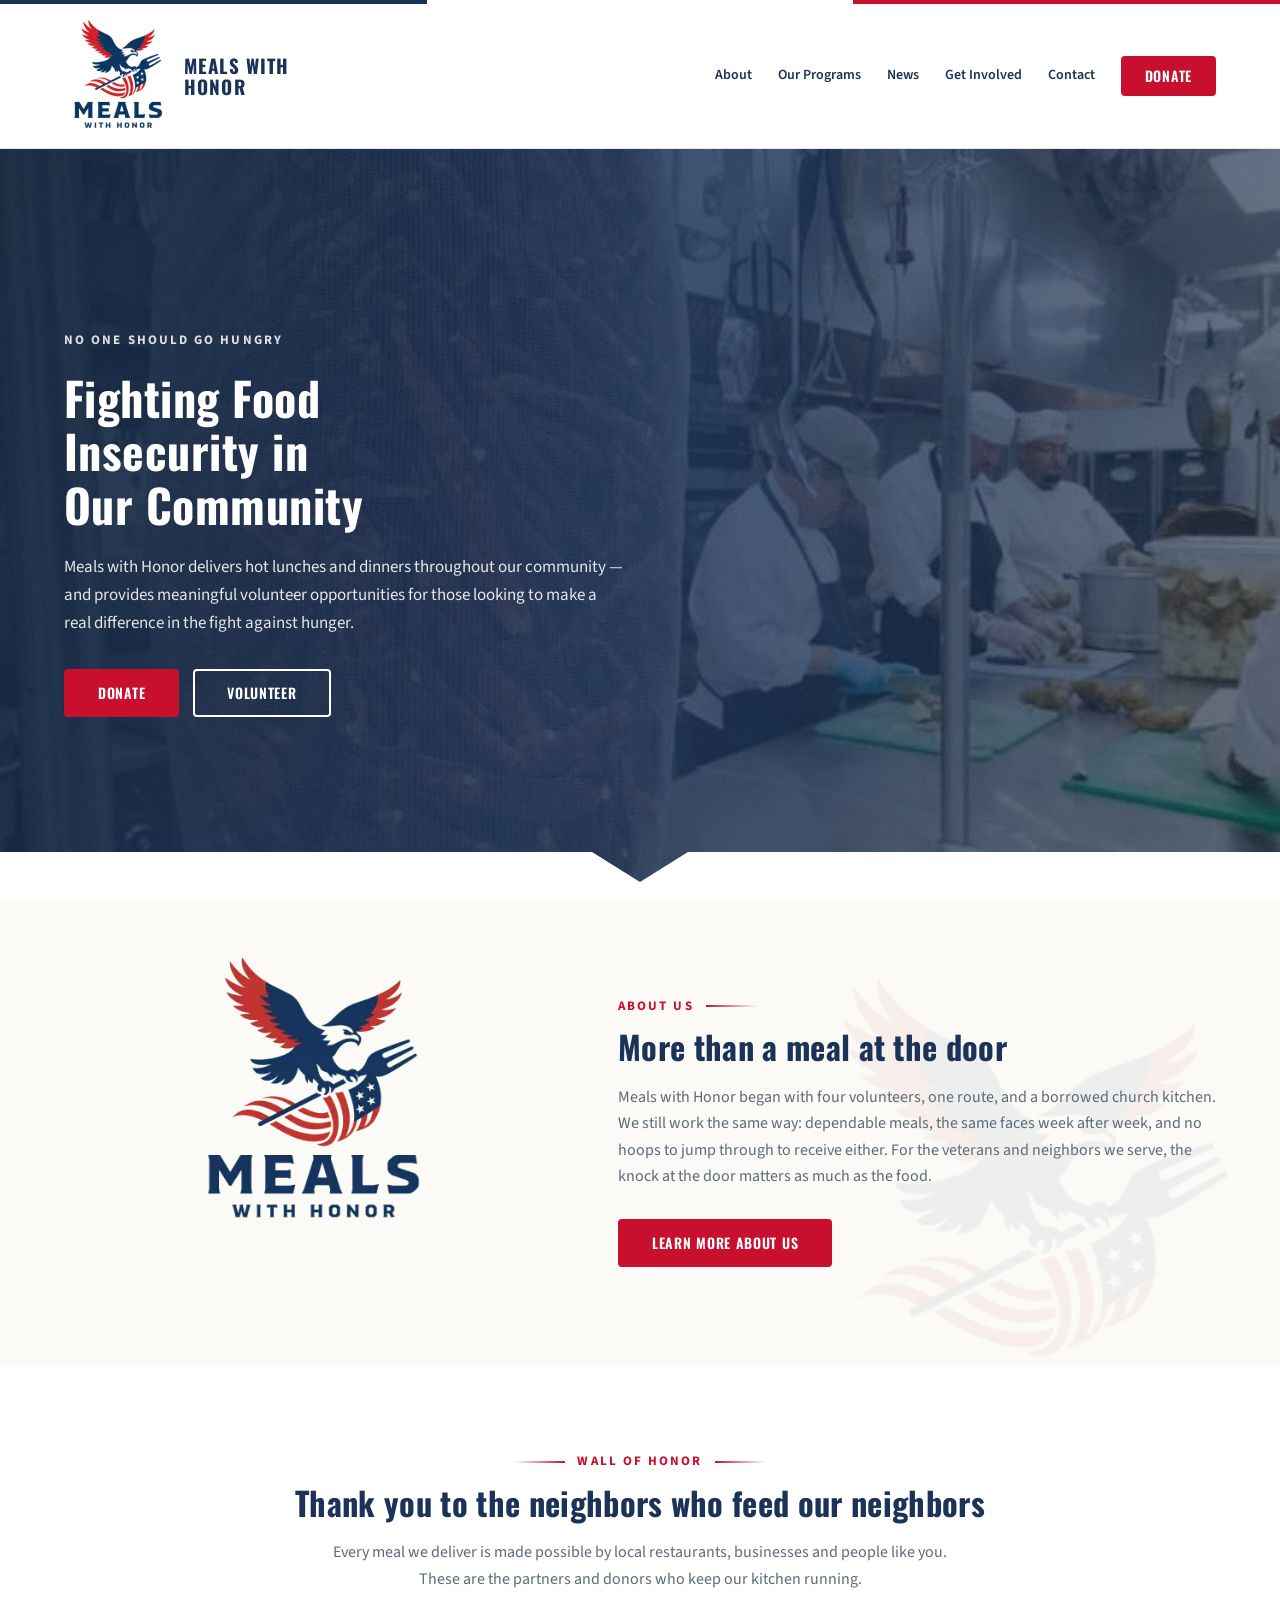
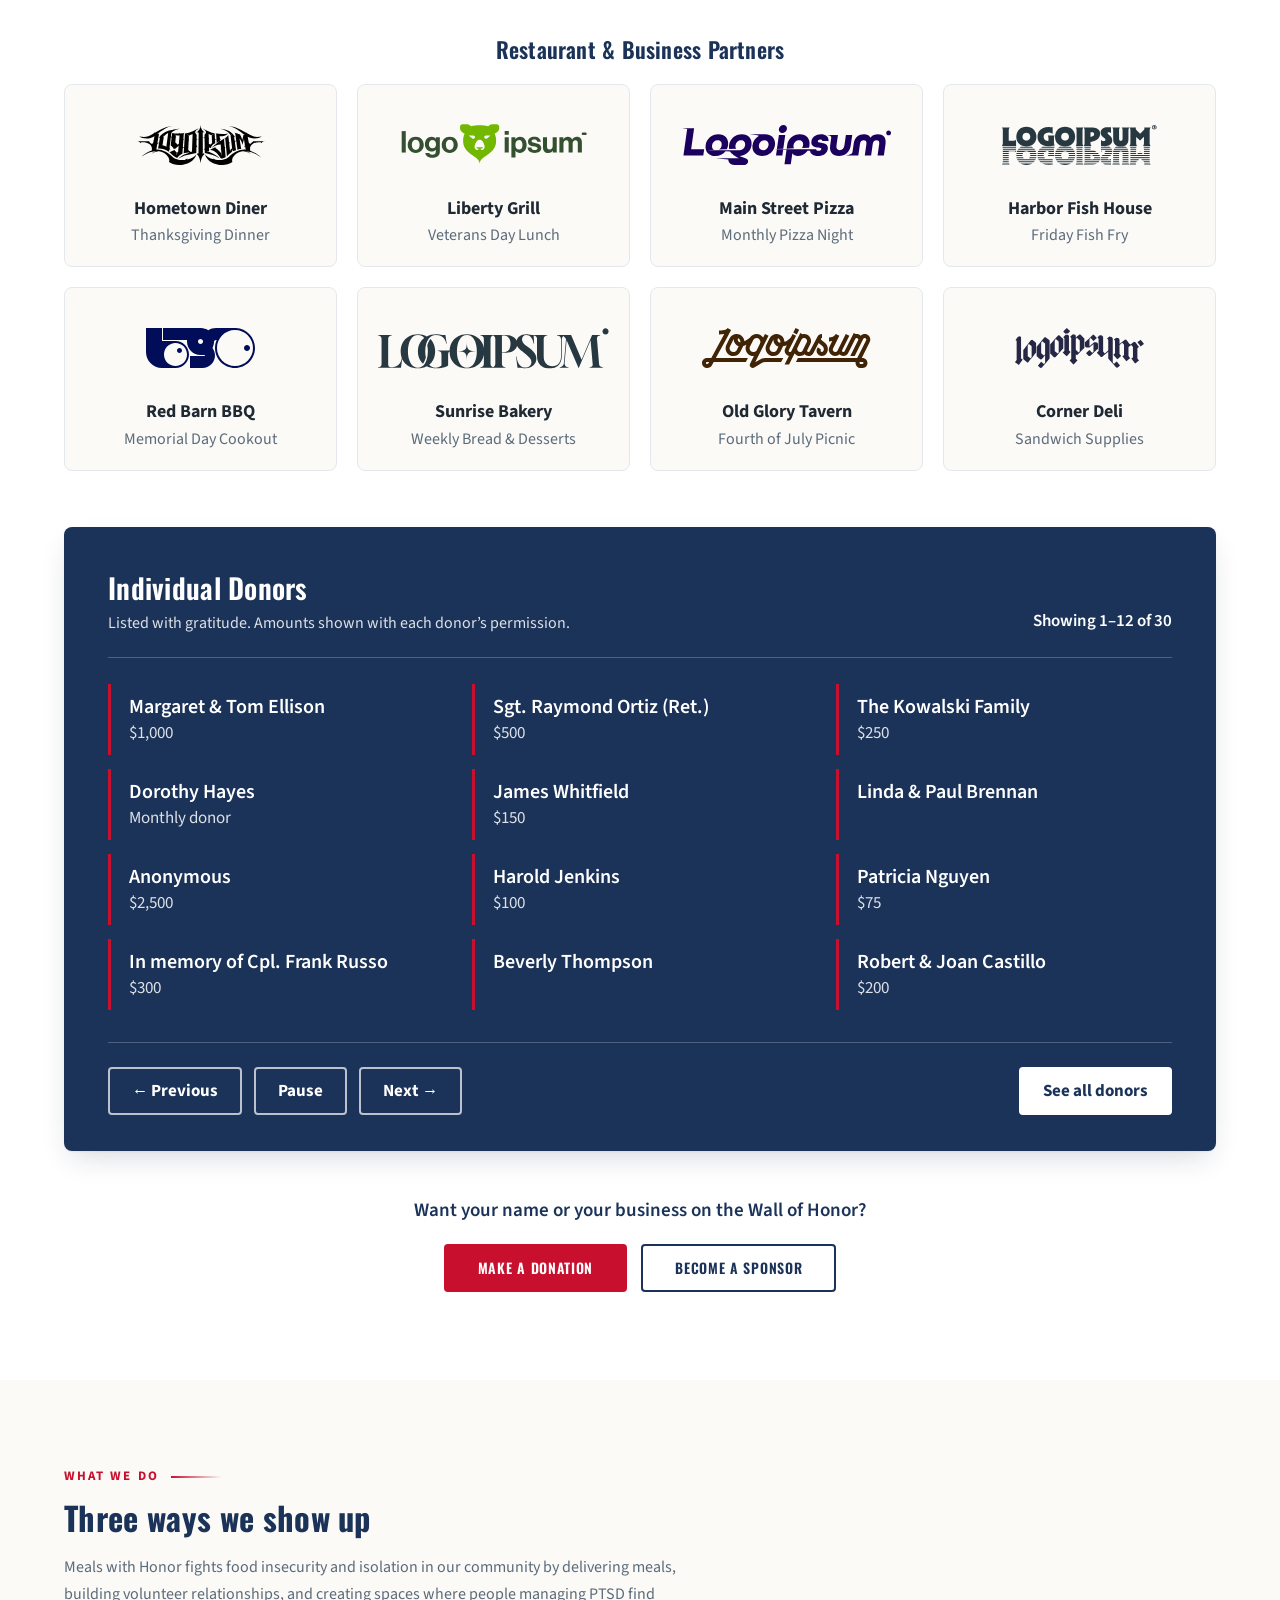
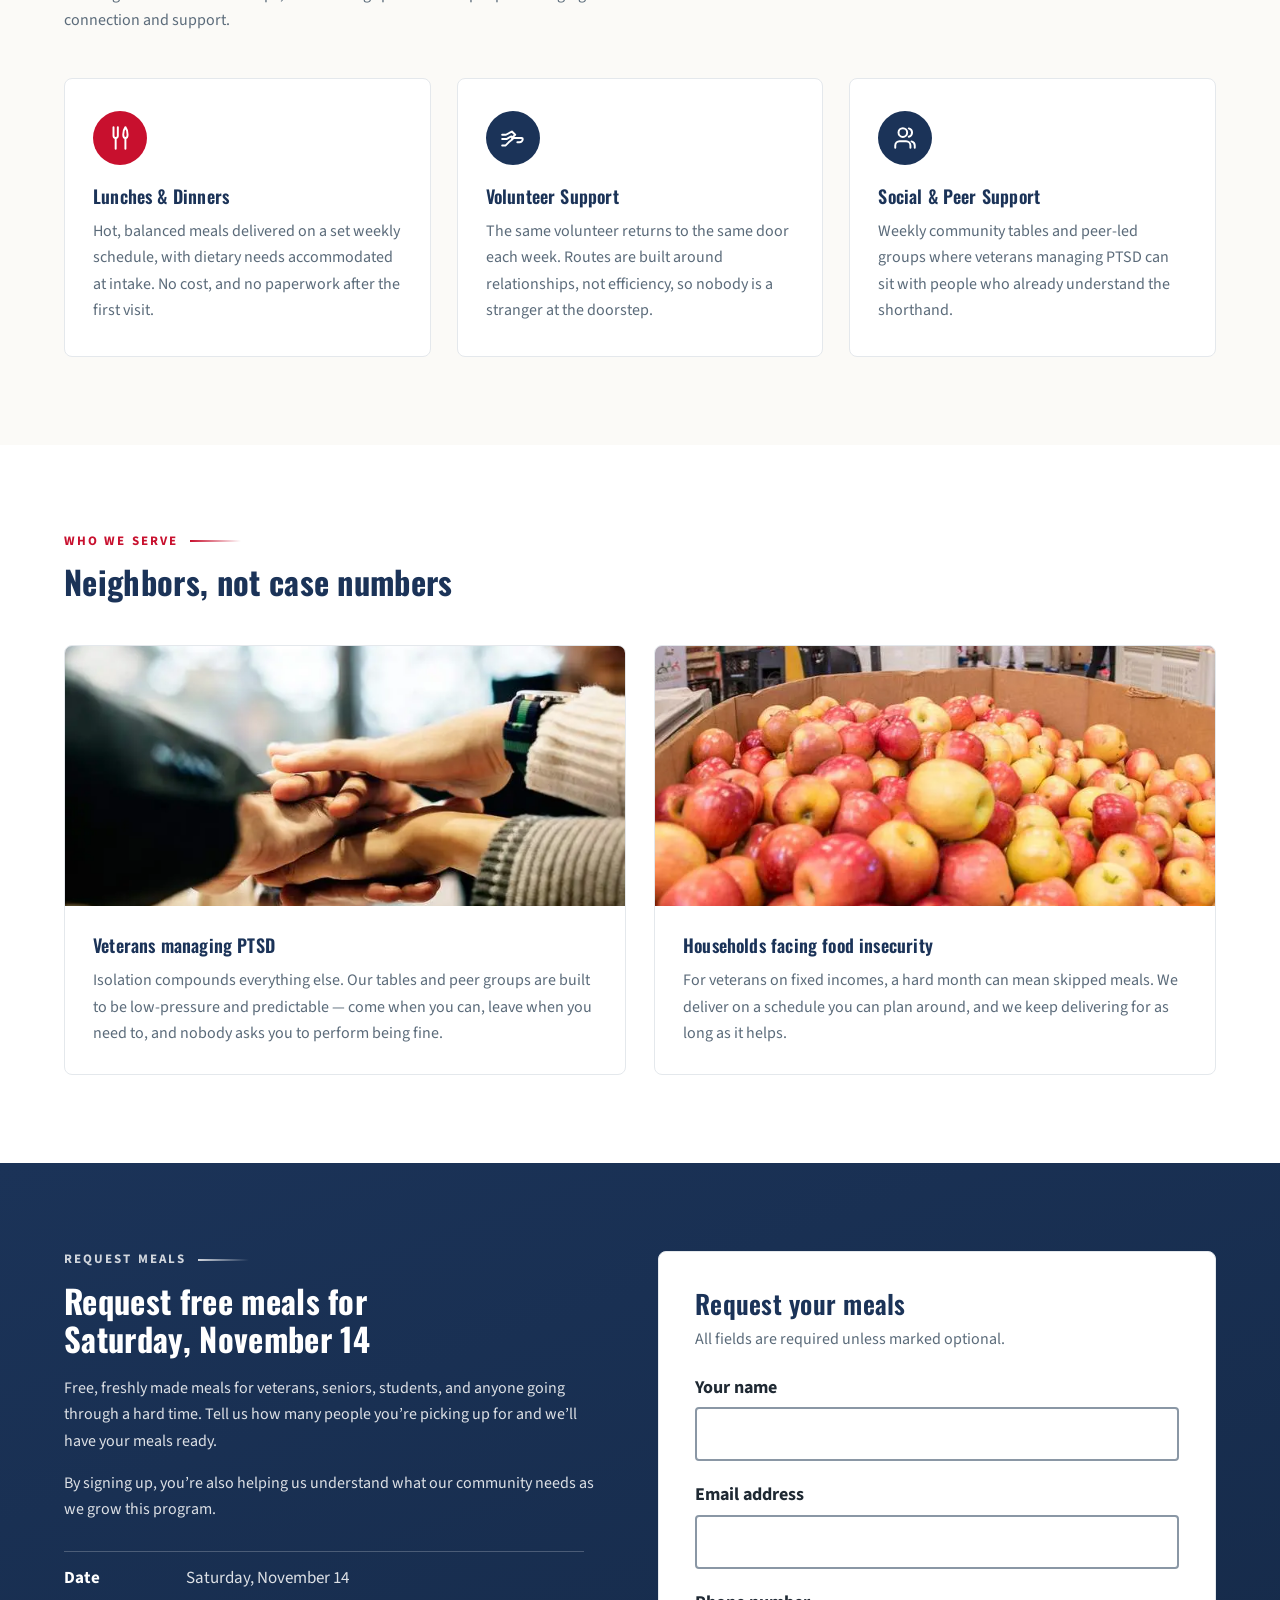
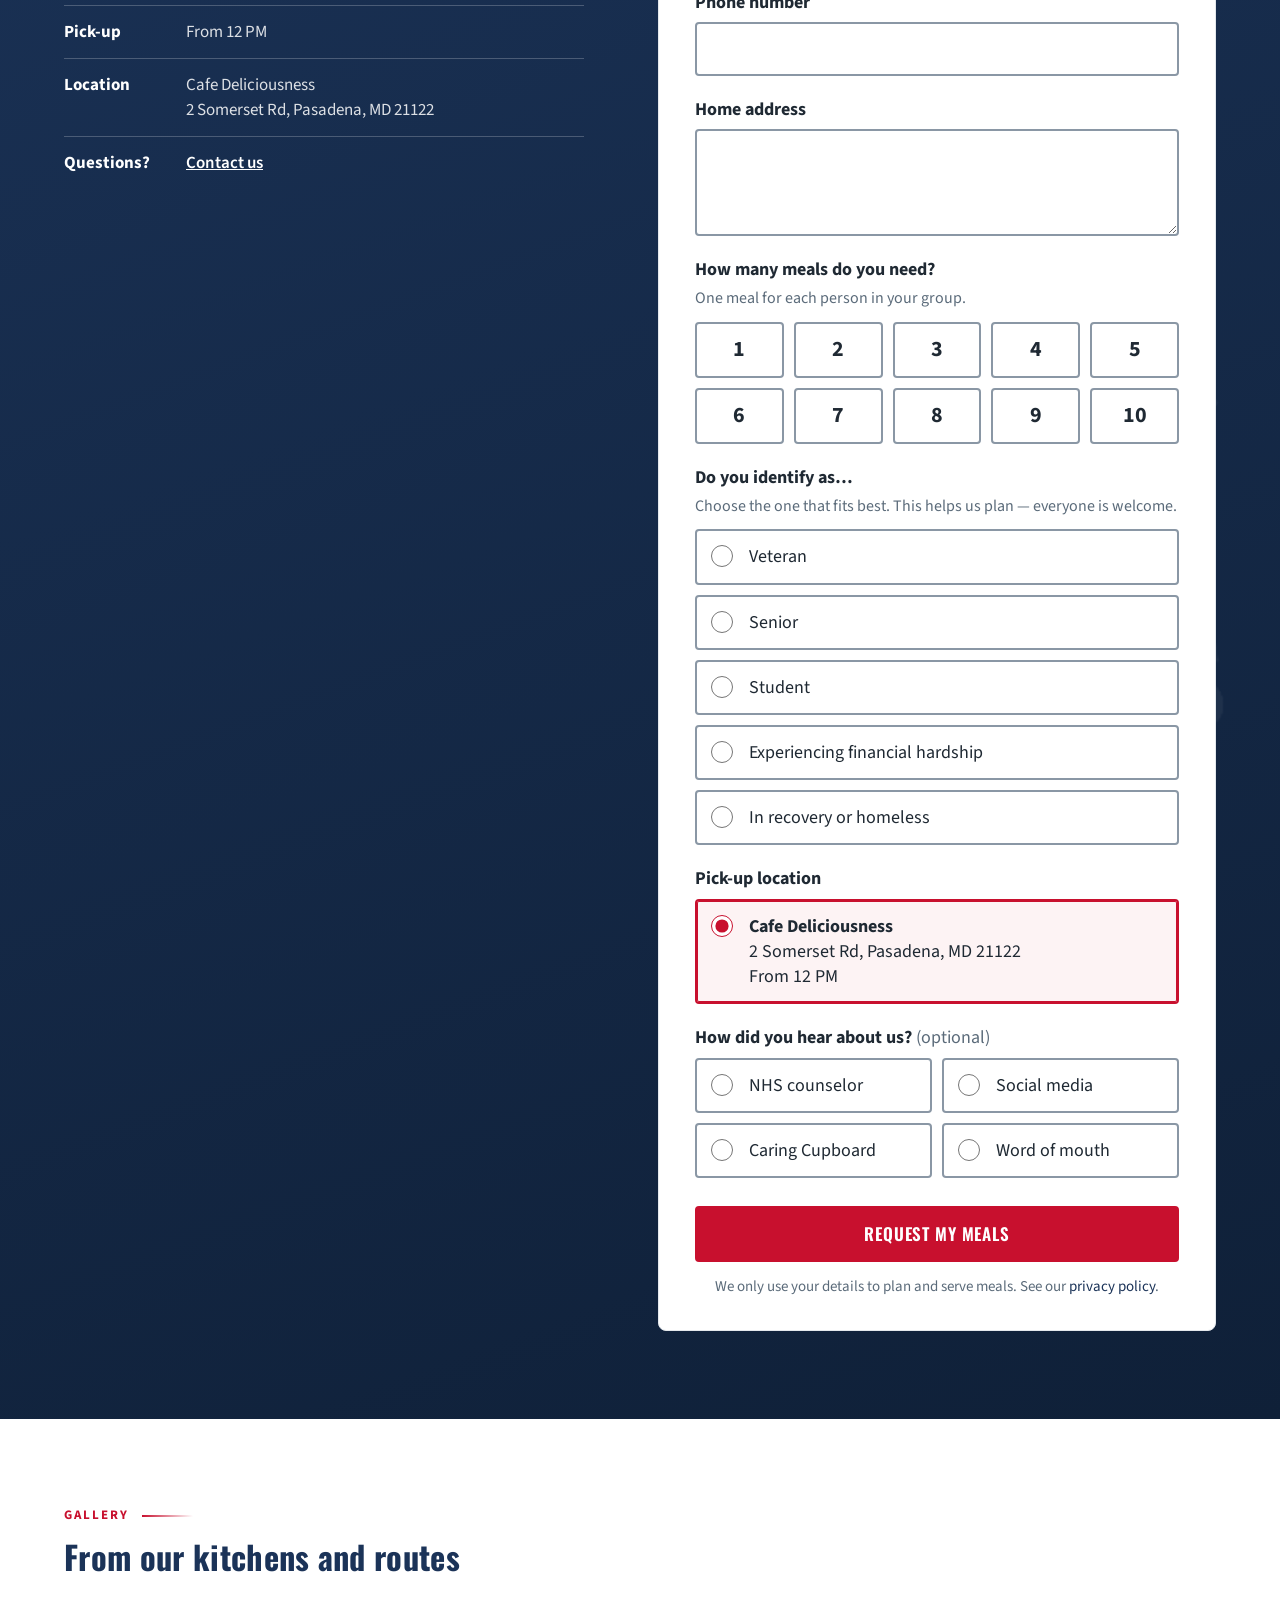
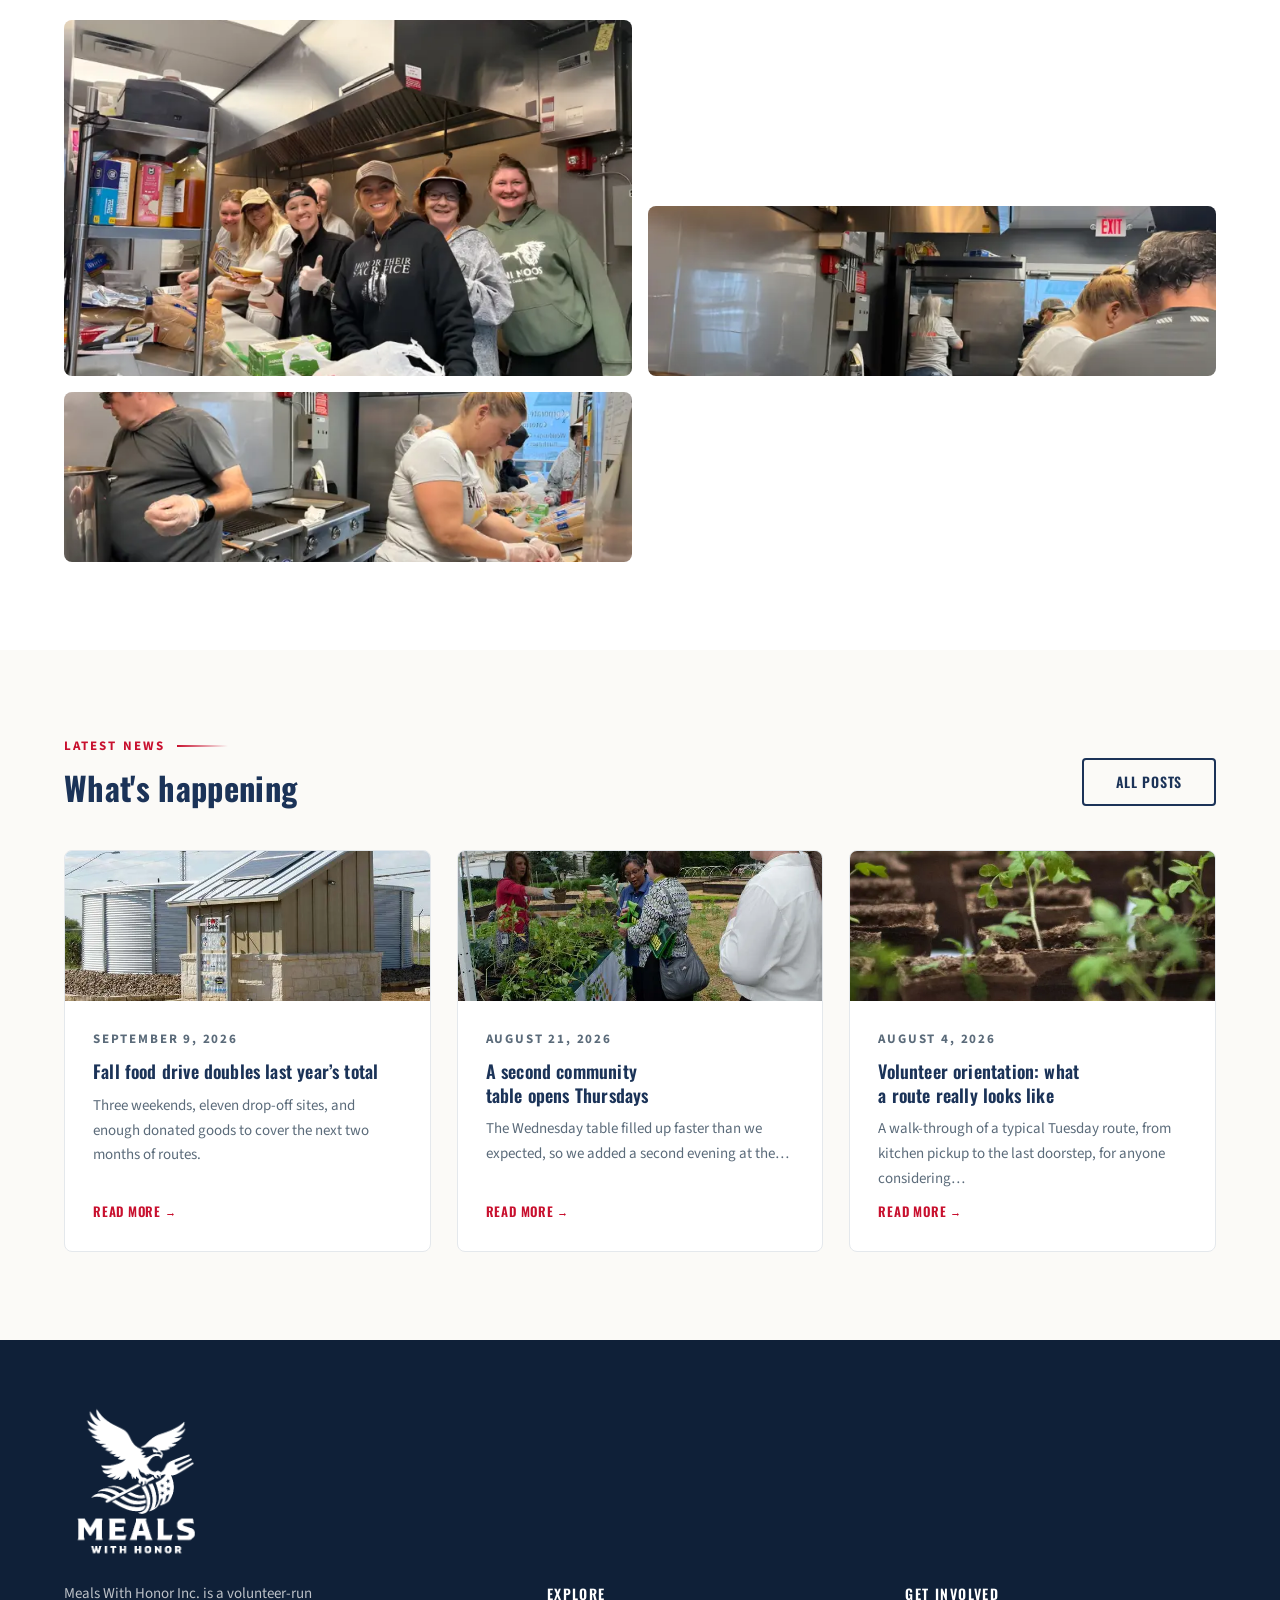
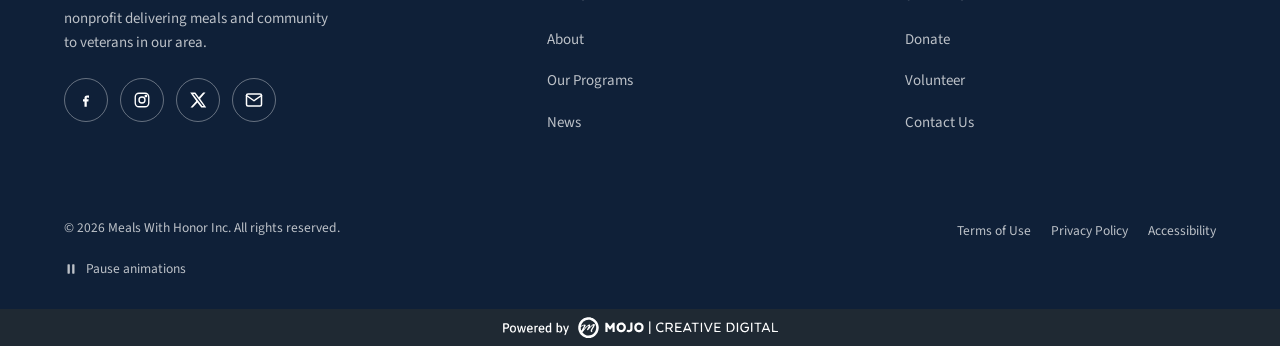
==== index.html @ 6d908379 "Initial commit: Meals with Honor site (V2) Co-Authored-By: Claude Sonnet 5.5 <noreply@anthropic.com>" ====
<!doctype html>
<html lang="en-US">
<head>
	<meta charset="UTF-8">
	<meta name="viewport" content="width=device-width, initial-scale=1, viewport-fit=cover">
	<meta name='robots' content='noindex, nofollow' />
<script>
(function (h) {
	if (h.getAttribute('data-motion') !== 'off') h.className += ' mwh-js';
	try { if (localStorage.getItem('mwh-motion-paused') === '1') h.setAttribute('data-motion-paused', ''); } catch (e) {}
})(document.documentElement);
</script>

	<title>Meals with Honor</title>
	<meta name="description" content="Meals with Honor delivers free hot lunches and dinners to veterans in our community, with volunteers who stay to share the meal." />
	<meta property="og:locale" content="en_US" />
	<meta property="og:type" content="website" />
	<meta property="og:title" content="Meals with Honor" />
	<meta property="og:description" content="Meals with Honor delivers free hot lunches and dinners to veterans in our community, with volunteers who stay to share the meal." />
	<meta property="og:site_name" content="Meals with Honor" />
	<meta name="twitter:card" content="summary_large_image" />
	<link rel="preload" href="fonts/oswald-var-latin.woff2" as="font" type="font/woff2" crossorigin>
<link rel="preload" href="fonts/source-sans-3-var-latin.woff2" as="font" type="font/woff2" crossorigin>
<meta name="theme-color" content="#1b3358">
<link rel="manifest" href="site.webmanifest">
<link rel="preload" as="image" href="images/hero-jpg.webp" fetchpriority="high">
<style id="wp-img-auto-sizes-contain-inline-css">
img:is([sizes=auto i],[sizes^="auto," i]){contain-intrinsic-size:3000px 1500px}
/*# sourceURL=wp-img-auto-sizes-contain-inline-css */
</style>
<style id="classic-theme-styles-inline-css">
/*! This file is auto-generated */
.wp-block-button__link{color:#fff;background-color:#32373c;border-radius:9999px;box-shadow:none;text-decoration:none;padding:calc(.667em + 2px) calc(1.333em + 2px);font-size:1.125em}.wp-block-file__button{background:#32373c;color:#fff;text-decoration:none}
/*# sourceURL=/wp-includes/css/classic-themes.min.css */
</style>
<link rel='stylesheet' id='elementor-frontend-css' href='css/elementor-frontend.min.css' media='all' />
<style id="elementor-frontend-inline-css">
.elementor-kit-15{--e-global-color-primary:#1B3358;--e-global-color-secondary:#C8102E;--e-global-color-text:#5B6B7A;--e-global-color-accent:#1F2933;--e-global-color-mwhnavydark:#0F2038;--e-global-color-mwhcream:#FBFAF7;--e-global-color-mwhline:#E4E8EC;--e-global-typography-primary-font-family:"Oswald";--e-global-typography-primary-font-weight:700;--e-global-typography-secondary-font-family:"Oswald";--e-global-typography-secondary-font-weight:600;--e-global-typography-text-font-family:"Source Sans 3";--e-global-typography-text-font-weight:400;--e-global-typography-accent-font-family:"Oswald";--e-global-typography-accent-font-weight:600;}.elementor-section.elementor-section-boxed > .elementor-container{max-width:1240px;}.e-con{--container-max-width:1240px;--container-default-padding-top:0px;--container-default-padding-right:0px;--container-default-padding-bottom:0px;--container-default-padding-left:0px;}.elementor-widget:not(:last-child){--kit-widget-spacing:20px;}.elementor-element{--widgets-spacing:20px 20px;--widgets-spacing-row:20px;--widgets-spacing-column:20px;}{}h1.entry-title{display:var(--page-title-display);}@media(max-width:980px){.elementor-section.elementor-section-boxed > .elementor-container{max-width:1024px;}.e-con{--container-max-width:1024px;}}@media(max-width:600px){.elementor-section.elementor-section-boxed > .elementor-container{max-width:767px;}.e-con{--container-max-width:767px;}}
.e-heading-base a, .e-paragraph-base a { all: unset; cursor: pointer; }form[data-element_type="e-form"].form-state-success [data-element_type="e-form-success-message"],form[data-element_type="e-form"].form-state-error [data-element_type="e-form-error-message"]{ display: block; }.elementor-edit-mode [data-element_type="e-form-success-message"]:is(.elementor-element-editable, :has(.elementor-element-editable), :has(> .elementor-empty-view)),.elementor-edit-mode [data-element_type="e-form-error-message"]:is(.elementor-element-editable, :has(.elementor-element-editable), :has(> .elementor-empty-view)){ display: block; }.e-background-video { position: relative; overflow: hidden; }.e-background-video__media { position: absolute; inset: 0; width: 100%; height: 100%; object-fit: cover; pointer-events: none; z-index: 0; }.e-background-video__content { position: relative; z-index: 1; flex: 1 1 auto; }.elementor-edit-mode .e-background-video__content.e-atomic-element:has(> .elementor-empty-view) { display: flex; flex-direction: column; flex: 1 1 auto; min-height: 0; }.elementor-edit-mode .e-background-video__content.e-atomic-element:has(> .elementor-empty-view) > .elementor-empty-view.elementor-empty-view { position: relative; flex: 1 1 auto; min-height: 120px; height: auto; width: 100%; }.elementor-edit-mode .e-background-video__content.e-atomic-element:has(> .elementor-empty-view) > .elementor-empty-view > .elementor-first-add { position: absolute; inset: 0; width: 100%; height: 100%; }.e-background-video__controls { z-index: 2; }.e-background-video__play, .e-background-video__pause { appearance: none; -webkit-appearance: none; }.e-background-video.e-background-video--playing .e-background-video__play { display: none; }.e-background-video.e-background-video--paused .e-background-video__pause { display: none; }.e-background-video:not(.e-background-video--playing):not(.e-background-video--paused) .e-background-video__controls,.e-background-video:not(.e-background-video--playing):not(.e-background-video--paused) .e-background-video__play,.e-background-video:not(.e-background-video--playing):not(.e-background-video--paused) .e-background-video__pause { display: none; }.e-accordion-item-header-base { list-style: none; }.e-accordion-item-header-base::-webkit-details-marker { display: none; }.e-accordion-item-base { interpolate-size: allow-keywords; }.e-accordion-item-base::details-content {block-size: 0; overflow: hidden;transition: block-size .3s ease, content-visibility .3s ease allow-discrete;}.e-accordion-item-base[open]::details-content { block-size: auto; }.e-accordion-item-icon-base.e-accordion-item-icon-base .e-svg-base { width: auto; height: 100%; max-width: 100%; }.e-accordion-item-icon-base.e-accordion-item-icon-base .e-svg-base svg { width: auto !important; }.e-accordion-item-icon-base svg { transition: transform .3s ease; }.e-accordion-item-base[open] > summary .e-accordion-item-icon-base svg { transform: rotate(180deg); }
.elementor-11 .elementor-element.elementor-element-895f67d{--display:flex;}.elementor-11 .elementor-element.elementor-element-75ac586{--display:flex;}.elementor-11 .elementor-element.elementor-element-9a7606e{--display:flex;}.elementor-11 .elementor-element.elementor-element-c977ed4{--display:flex;}.elementor-11 .elementor-element.elementor-element-9d91a1b{--display:flex;}.elementor-11 .elementor-element.elementor-element-f93ba29{--display:flex;}.elementor-11 .elementor-element.elementor-element-b662a36{--display:flex;}
/*# sourceURL=elementor-frontend-inline-css */
</style>
<link rel='stylesheet' id='mwh-main-css' href='css/main.css' media='all' />
<style id="global-styles-inline-css">
:root{--wp--preset--aspect-ratio--square: 1;--wp--preset--aspect-ratio--4-3: 4/3;--wp--preset--aspect-ratio--3-4: 3/4;--wp--preset--aspect-ratio--3-2: 3/2;--wp--preset--aspect-ratio--2-3: 2/3;--wp--preset--aspect-ratio--16-9: 16/9;--wp--preset--aspect-ratio--9-16: 9/16;--wp--preset--color--black: #000000;--wp--preset--color--cyan-bluish-gray: #abb8c3;--wp--preset--color--white: #ffffff;--wp--preset--color--pale-pink: #f78da7;--wp--preset--color--vivid-red: #cf2e2e;--wp--preset--color--luminous-vivid-orange: #ff6900;--wp--preset--color--luminous-vivid-amber: #fcb900;--wp--preset--color--light-green-cyan: #7bdcb5;--wp--preset--color--vivid-green-cyan: #00d084;--wp--preset--color--pale-cyan-blue: #8ed1fc;--wp--preset--color--vivid-cyan-blue: #0693e3;--wp--preset--color--vivid-purple: #9b51e0;--wp--preset--color--mwh-navy: #1b3358;--wp--preset--color--mwh-navy-dark: #0f2038;--wp--preset--color--mwh-red: #c8102e;--wp--preset--color--mwh-ink: #1f2933;--wp--preset--color--mwh-muted: #5b6b7a;--wp--preset--color--mwh-cream: #fbfaf7;--wp--preset--color--mwh-white: #ffffff;--wp--preset--gradient--vivid-cyan-blue-to-vivid-purple: linear-gradient(135deg,rgb(6,147,227) 0%,rgb(155,81,224) 100%);--wp--preset--gradient--light-green-cyan-to-vivid-green-cyan: linear-gradient(135deg,rgb(122,220,180) 0%,rgb(0,208,130) 100%);--wp--preset--gradient--luminous-vivid-amber-to-luminous-vivid-orange: linear-gradient(135deg,rgb(252,185,0) 0%,rgb(255,105,0) 100%);--wp--preset--gradient--luminous-vivid-orange-to-vivid-red: linear-gradient(135deg,rgb(255,105,0) 0%,rgb(207,46,46) 100%);--wp--preset--gradient--very-light-gray-to-cyan-bluish-gray: linear-gradient(135deg,rgb(238,238,238) 0%,rgb(169,184,195) 100%);--wp--preset--gradient--cool-to-warm-spectrum: linear-gradient(135deg,rgb(74,234,220) 0%,rgb(151,120,209) 20%,rgb(207,42,186) 40%,rgb(238,44,130) 60%,rgb(251,105,98) 80%,rgb(254,248,76) 100%);--wp--preset--gradient--blush-light-purple: linear-gradient(135deg,rgb(255,206,236) 0%,rgb(152,150,240) 100%);--wp--preset--gradient--blush-bordeaux: linear-gradient(135deg,rgb(254,205,165) 0%,rgb(254,45,45) 50%,rgb(107,0,62) 100%);--wp--preset--gradient--luminous-dusk: linear-gradient(135deg,rgb(255,203,112) 0%,rgb(199,81,192) 50%,rgb(65,88,208) 100%);--wp--preset--gradient--pale-ocean: linear-gradient(135deg,rgb(255,245,203) 0%,rgb(182,227,212) 50%,rgb(51,167,181) 100%);--wp--preset--gradient--electric-grass: linear-gradient(135deg,rgb(202,248,128) 0%,rgb(113,206,126) 100%);--wp--preset--gradient--midnight: linear-gradient(135deg,rgb(2,3,129) 0%,rgb(40,116,252) 100%);--wp--preset--font-size--small: 14px;--wp--preset--font-size--medium: 20px;--wp--preset--font-size--large: 21px;--wp--preset--font-size--x-large: 42px;--wp--preset--font-size--normal: 16px;--wp--preset--font-size--huge: 34px;--wp--preset--spacing--20: 0.44rem;--wp--preset--spacing--30: 0.67rem;--wp--preset--spacing--40: 1rem;--wp--preset--spacing--50: 1.5rem;--wp--preset--spacing--60: 2.25rem;--wp--preset--spacing--70: 3.38rem;--wp--preset--spacing--80: 5.06rem;--wp--preset--shadow--natural: 6px 6px 9px rgba(0, 0, 0, 0.2);--wp--preset--shadow--deep: 12px 12px 50px rgba(0, 0, 0, 0.4);--wp--preset--shadow--sharp: 6px 6px 0px rgba(0, 0, 0, 0.2);--wp--preset--shadow--outlined: 6px 6px 0px -3px rgb(255, 255, 255), 6px 6px rgb(0, 0, 0);--wp--preset--shadow--crisp: 6px 6px 0px rgb(0, 0, 0);}.wp-block-button{--wp--preset--dimension--25: 25%;--wp--preset--dimension--50: 50%;--wp--preset--dimension--75: 75%;--wp--preset--dimension--100: 100%;}:where(body) { margin: 0; }:where(.is-layout-flex){gap: 0.5em;}:where(.is-layout-grid){gap: 0.5em;}body .is-layout-flex{display: flex;}.is-layout-flex{flex-wrap: wrap;align-items: center;}.is-layout-flex > :is(*, div){margin: 0;}body .is-layout-grid{display: grid;}.is-layout-grid > :is(*, div){margin: 0;}body{padding-top: 0px;padding-right: 0px;padding-bottom: 0px;padding-left: 0px;}:root :where(.wp-element-button, .wp-block-button__link){background-color: #32373c;border-width: 0;color: #fff;font-family: inherit;font-size: inherit;font-style: inherit;font-weight: inherit;letter-spacing: inherit;line-height: inherit;padding-top: calc(0.667em + 2px);padding-right: calc(1.333em + 2px);padding-bottom: calc(0.667em + 2px);padding-left: calc(1.333em + 2px);text-decoration: none;text-transform: inherit;}.has-black-color{color: var(--wp--preset--color--black) !important;}.has-cyan-bluish-gray-color{color: var(--wp--preset--color--cyan-bluish-gray) !important;}.has-white-color{color: var(--wp--preset--color--white) !important;}.has-pale-pink-color{color: var(--wp--preset--color--pale-pink) !important;}.has-vivid-red-color{color: var(--wp--preset--color--vivid-red) !important;}.has-luminous-vivid-orange-color{color: var(--wp--preset--color--luminous-vivid-orange) !important;}.has-luminous-vivid-amber-color{color: var(--wp--preset--color--luminous-vivid-amber) !important;}.has-light-green-cyan-color{color: var(--wp--preset--color--light-green-cyan) !important;}.has-vivid-green-cyan-color{color: var(--wp--preset--color--vivid-green-cyan) !important;}.has-pale-cyan-blue-color{color: var(--wp--preset--color--pale-cyan-blue) !important;}.has-vivid-cyan-blue-color{color: var(--wp--preset--color--vivid-cyan-blue) !important;}.has-vivid-purple-color{color: var(--wp--preset--color--vivid-purple) !important;}.has-mwh-navy-color{color: var(--wp--preset--color--mwh-navy) !important;}.has-mwh-navy-dark-color{color: var(--wp--preset--color--mwh-navy-dark) !important;}.has-mwh-red-color{color: var(--wp--preset--color--mwh-red) !important;}.has-mwh-ink-color{color: var(--wp--preset--color--mwh-ink) !important;}.has-mwh-muted-color{color: var(--wp--preset--color--mwh-muted) !important;}.has-mwh-cream-color{color: var(--wp--preset--color--mwh-cream) !important;}.has-mwh-white-color{color: var(--wp--preset--color--mwh-white) !important;}.has-black-background-color{background-color: var(--wp--preset--color--black) !important;}.has-cyan-bluish-gray-background-color{background-color: var(--wp--preset--color--cyan-bluish-gray) !important;}.has-white-background-color{background-color: var(--wp--preset--color--white) !important;}.has-pale-pink-background-color{background-color: var(--wp--preset--color--pale-pink) !important;}.has-vivid-red-background-color{background-color: var(--wp--preset--color--vivid-red) !important;}.has-luminous-vivid-orange-background-color{background-color: var(--wp--preset--color--luminous-vivid-orange) !important;}.has-luminous-vivid-amber-background-color{background-color: var(--wp--preset--color--luminous-vivid-amber) !important;}.has-light-green-cyan-background-color{background-color: var(--wp--preset--color--light-green-cyan) !important;}.has-vivid-green-cyan-background-color{background-color: var(--wp--preset--color--vivid-green-cyan) !important;}.has-pale-cyan-blue-background-color{background-color: var(--wp--preset--color--pale-cyan-blue) !important;}.has-vivid-cyan-blue-background-color{background-color: var(--wp--preset--color--vivid-cyan-blue) !important;}.has-vivid-purple-background-color{background-color: var(--wp--preset--color--vivid-purple) !important;}.has-mwh-navy-background-color{background-color: var(--wp--preset--color--mwh-navy) !important;}.has-mwh-navy-dark-background-color{background-color: var(--wp--preset--color--mwh-navy-dark) !important;}.has-mwh-red-background-color{background-color: var(--wp--preset--color--mwh-red) !important;}.has-mwh-ink-background-color{background-color: var(--wp--preset--color--mwh-ink) !important;}.has-mwh-muted-background-color{background-color: var(--wp--preset--color--mwh-muted) !important;}.has-mwh-cream-background-color{background-color: var(--wp--preset--color--mwh-cream) !important;}.has-mwh-white-background-color{background-color: var(--wp--preset--color--mwh-white) !important;}.has-black-border-color{border-color: var(--wp--preset--color--black) !important;}.has-cyan-bluish-gray-border-color{border-color: var(--wp--preset--color--cyan-bluish-gray) !important;}.has-white-border-color{border-color: var(--wp--preset--color--white) !important;}.has-pale-pink-border-color{border-color: var(--wp--preset--color--pale-pink) !important;}.has-vivid-red-border-color{border-color: var(--wp--preset--color--vivid-red) !important;}.has-luminous-vivid-orange-border-color{border-color: var(--wp--preset--color--luminous-vivid-orange) !important;}.has-luminous-vivid-amber-border-color{border-color: var(--wp--preset--color--luminous-vivid-amber) !important;}.has-light-green-cyan-border-color{border-color: var(--wp--preset--color--light-green-cyan) !important;}.has-vivid-green-cyan-border-color{border-color: var(--wp--preset--color--vivid-green-cyan) !important;}.has-pale-cyan-blue-border-color{border-color: var(--wp--preset--color--pale-cyan-blue) !important;}.has-vivid-cyan-blue-border-color{border-color: var(--wp--preset--color--vivid-cyan-blue) !important;}.has-vivid-purple-border-color{border-color: var(--wp--preset--color--vivid-purple) !important;}.has-mwh-navy-border-color{border-color: var(--wp--preset--color--mwh-navy) !important;}.has-mwh-navy-dark-border-color{border-color: var(--wp--preset--color--mwh-navy-dark) !important;}.has-mwh-red-border-color{border-color: var(--wp--preset--color--mwh-red) !important;}.has-mwh-ink-border-color{border-color: var(--wp--preset--color--mwh-ink) !important;}.has-mwh-muted-border-color{border-color: var(--wp--preset--color--mwh-muted) !important;}.has-mwh-cream-border-color{border-color: var(--wp--preset--color--mwh-cream) !important;}.has-mwh-white-border-color{border-color: var(--wp--preset--color--mwh-white) !important;}.has-vivid-cyan-blue-to-vivid-purple-gradient-background{background: var(--wp--preset--gradient--vivid-cyan-blue-to-vivid-purple) !important;}.has-light-green-cyan-to-vivid-green-cyan-gradient-background{background: var(--wp--preset--gradient--light-green-cyan-to-vivid-green-cyan) !important;}.has-luminous-vivid-amber-to-luminous-vivid-orange-gradient-background{background: var(--wp--preset--gradient--luminous-vivid-amber-to-luminous-vivid-orange) !important;}.has-luminous-vivid-orange-to-vivid-red-gradient-background{background: var(--wp--preset--gradient--luminous-vivid-orange-to-vivid-red) !important;}.has-very-light-gray-to-cyan-bluish-gray-gradient-background{background: var(--wp--preset--gradient--very-light-gray-to-cyan-bluish-gray) !important;}.has-cool-to-warm-spectrum-gradient-background{background: var(--wp--preset--gradient--cool-to-warm-spectrum) !important;}.has-blush-light-purple-gradient-background{background: var(--wp--preset--gradient--blush-light-purple) !important;}.has-blush-bordeaux-gradient-background{background: var(--wp--preset--gradient--blush-bordeaux) !important;}.has-luminous-dusk-gradient-background{background: var(--wp--preset--gradient--luminous-dusk) !important;}.has-pale-ocean-gradient-background{background: var(--wp--preset--gradient--pale-ocean) !important;}.has-electric-grass-gradient-background{background: var(--wp--preset--gradient--electric-grass) !important;}.has-midnight-gradient-background{background: var(--wp--preset--gradient--midnight) !important;}.has-small-font-size{font-size: var(--wp--preset--font-size--small) !important;}.has-medium-font-size{font-size: var(--wp--preset--font-size--medium) !important;}.has-large-font-size{font-size: var(--wp--preset--font-size--large) !important;}.has-x-large-font-size{font-size: var(--wp--preset--font-size--x-large) !important;}.has-normal-font-size{font-size: var(--wp--preset--font-size--normal) !important;}.has-huge-font-size{font-size: var(--wp--preset--font-size--huge) !important;}
/*# sourceURL=global-styles-inline-css */
</style>
<link rel='stylesheet' id='base-desktop-css' href='css/base-desktop.css' media='all' />
<link rel='stylesheet' id='base-mobile-css' href='css/base-mobile.css' media='(max-width:600px)' />
<link rel='stylesheet' id='mwh-wall-of-honor-css' href='css/wall-of-honor.css' media='all' />
<link rel="icon" href="images/favicon-512-32x32.png" sizes="32x32" />
<link rel="icon" href="images/favicon-512-192x192.png" sizes="192x192" />
<link rel="apple-touch-icon" href="images/favicon-512-180x180.png" />
<link rel='stylesheet' href='css/volunteer-form.css' media='all' />
</head>

<body class="home wp-singular page-template-default page page-id-11 wp-custom-logo wp-embed-responsive wp-theme-meals-with-honor elementor-default elementor-kit-15 elementor-page elementor-page-11">

<a class="mwh-skip" href="#main">Skip to content</a>

<header class="mwh-header">
	<div class="mwh-header__inner">
			<a class="mwh-brand" href="index.html" aria-current="page">
		<img width="216" height="240" src="images/logo-216x240-png.webp" class="mwh-brand__mark" alt="" fetchpriority="auto" sizes="108px" decoding="async" srcset="images/logo-216x240-png.webp 216w, images/logo-270x300-png.webp 270w, images/logo-png.webp 304w" />		<span class="mwh-brand__word">Meals with<br>Honor</span>
	</a>
	
								<button class="mwh-navtoggle" id="navToggle" type="button"
					aria-expanded="false" aria-controls="primaryNav"
					aria-label="Open menu">
				<span class="mwh-navtoggle__bars"><svg aria-hidden="true" focusable="false" xmlns="http://www.w3.org/2000/svg" width="24" height="24" viewbox="0 0 24 24" fill="none" stroke="currentColor" stroke-width="2" stroke-linecap="round" stroke-linejoin="round"><path d="M3 6h18M3 12h18M3 18h18" /></svg></span>
				<span class="mwh-navtoggle__x"><svg aria-hidden="true" focusable="false" xmlns="http://www.w3.org/2000/svg" width="24" height="24" viewbox="0 0 24 24" fill="none" stroke="currentColor" stroke-width="2" stroke-linecap="round" stroke-linejoin="round"><path d="M18 6L6 18M6 6l12 12" /></svg></span>
			</button>

			<nav class="mwh-nav" id="primaryNav" aria-label="Primary">
				<a href="about.html">About</a><a href="programs.html">Our Programs</a><a href="news.html">News</a><a href="get-involved.html">Get Involved</a><a href="contact.html">Contact</a><a href="get-involved.html#donate" class="mwh-btn mwh-btn-red mwh-btn--sm">Donate</a>			</nav>
			</div>
</header>

<div class="mwh-navscrim" data-open="false"></div>

<main id="main">
		<div data-elementor-type="wp-page" data-elementor-id="11" class="elementor elementor-11">
				<div class="elementor-element elementor-element-895f67d e-con-full e-flex e-con e-parent" data-id="895f67d" data-element_type="container" data-e-type="container">
				<div class="elementor-element elementor-element-8889f8e elementor-widget elementor-widget-mwh-hero mwh-band-widget" data-id="8889f8e" data-element_type="widget" data-e-type="widget" data-widget_type="mwh-hero.default">
				<div class="elementor-widget-container">
							<section class="mwh-hero">
											<div class="mwh-heroslides" aria-hidden="true">
												<span style="background-image:url(images/hero-jpg.webp);background-position:center 40%"></span>
																		<span data-bg="images/gallery-05-featured-jpg.webp" style="background-position:center 22%"></span>
																		<span data-bg="images/news-02-jpg.webp" style="background-position:center top"></span>
															</div>
			
			<div class="mwh-hero__inner">
				<p class="mwh-kicker">No One Should Go Hungry</p><h1 class="mwh-hero-heading">Fighting Food Insecurity in Our Community</h1><p class="mwh-hero__copy">
Meals with Honor delivers hot lunches and dinners throughout our community — and provides meaningful volunteer opportunities for those looking to make a real difference in the fight against hunger. </p><div class="mwh-btn-row"><a class="mwh-btn mwh-btn-red" href="get-involved.html#donate">Donate</a><a class="mwh-btn mwh-btn-outline-white" href="get-involved.html#volunteer">Volunteer</a></div>			</div>

								<a class="mwh-hero__cue" href="#about-us"><span class="mwh-sr">Scroll to the next section</span></a>
						</section>
						</div>
				</div>
				</div>
		<div class="elementor-element elementor-element-75ac586 e-con-full e-flex e-con e-parent" data-id="75ac586" data-element_type="container" data-e-type="container">
				<div class="elementor-element elementor-element-2459b7f elementor-widget elementor-widget-mwh-split mwh-band-widget" data-id="2459b7f" data-element_type="widget" data-e-type="widget" data-widget_type="mwh-split.default">
				<div class="elementor-widget-container">
					<section class="mwh-section mwh-section--mark mwh-section--alt" id="about-us"><div class="mwh-wrap mwh-split mwh-split--center mwh-split--aside-left"><div class="mwh-split__main"><p class="mwh-kicker">About Us</p><h2 class="mwh-heading">More than a meal at the door</h2><div class="mwh-prose"><p>Meals with Honor began with four volunteers, one route, and a borrowed church kitchen. We still work the same way: dependable meals, the same faces week after week, and no hoops to jump through to receive either. For the veterans and neighbors we serve, the knock at the door matters as much as the food.</p></div><div class="mwh-btn-row" style="margin-top:30px"><a class="mwh-btn mwh-btn-red" href="about.html">Learn More About Us</a></div></div><div class="mwh-split__aside mwh-split__aside--contain mwh-split__aside--parallax"><img width="304" height="338" src="images/logo-transparent-png.webp" class="attachment-medium_large size-medium_large" alt="Meals with Honor" loading="lazy" decoding="async" style="width:100%;height:auto" srcset="images/logo-transparent-png.webp 304w, images/logo-transparent-270x300-png.webp 270w, images/logo-transparent-216x240-png.webp 216w" sizes="auto, (max-width: 304px) 100vw, 304px" /></div></div></section>				</div>
				</div>
				</div>
		<!-- ============ Wall of Honor: sponsors & donors (added for ColorMocks) ============ -->
		<div class="elementor-element e-con-full e-flex e-con e-parent">
			<section class="mwh-section mwh-woh" id="wall-of-honor" aria-labelledby="woh-heading">
				<div class="mwh-wrap">
					<div class="mwh-section-head mwh-woh__head">
						<p class="mwh-kicker">Wall of Honor</p>
						<h2 class="mwh-heading" id="woh-heading">Thank you to the neighbors who feed our neighbors</h2>
						<p class="mwh-copy">Every meal we deliver is made possible by local restaurants, businesses and people like you. These are the partners and donors who keep our kitchen running.</p>
					</div>

					<!-- Business partners: logos + plain-text name, always visible -->
					<h3 class="mwh-woh__subhead">Restaurant &amp; Business Partners</h3>
					<ul class="mwh-woh__logos" role="list">
						<li class="mwh-woh__logo-card"><div class="mwh-woh__logo"><img src="images/sponsors/hometown-diner.svg" alt="" width="128" height="40" loading="lazy"></div><p class="mwh-woh__biz">Hometown Diner</p><p class="mwh-woh__gift">Thanksgiving Dinner</p></li>
						<li class="mwh-woh__logo-card"><div class="mwh-woh__logo"><img src="images/sponsors/liberty-grill.svg" alt="" width="186" height="41" loading="lazy"></div><p class="mwh-woh__biz">Liberty Grill</p><p class="mwh-woh__gift">Veterans Day Lunch</p></li>
						<li class="mwh-woh__logo-card"><div class="mwh-woh__logo"><img src="images/sponsors/main-street-pizza.svg" alt="" width="209" height="40" loading="lazy"></div><p class="mwh-woh__biz">Main Street Pizza</p><p class="mwh-woh__gift">Monthly Pizza Night</p></li>
						<li class="mwh-woh__logo-card"><div class="mwh-woh__logo"><img src="images/sponsors/harbor-fish-house.svg" alt="" width="155" height="40" loading="lazy"></div><p class="mwh-woh__biz">Harbor Fish House</p><p class="mwh-woh__gift">Friday Fish Fry</p></li>
						<li class="mwh-woh__logo-card"><div class="mwh-woh__logo"><img src="images/sponsors/red-barn-bbq.svg" alt="" width="109" height="40" loading="lazy"></div><p class="mwh-woh__biz">Red Barn BBQ</p><p class="mwh-woh__gift">Memorial Day Cookout</p></li>
						<li class="mwh-woh__logo-card"><div class="mwh-woh__logo"><img src="images/sponsors/sunrise-bakery.svg" alt="" width="235" height="41" loading="lazy"></div><p class="mwh-woh__biz">Sunrise Bakery</p><p class="mwh-woh__gift">Weekly Bread &amp; Desserts</p></li>
						<li class="mwh-woh__logo-card"><div class="mwh-woh__logo"><img src="images/sponsors/old-glory-tavern.svg" alt="" width="169" height="40" loading="lazy"></div><p class="mwh-woh__biz">Old Glory Tavern</p><p class="mwh-woh__gift">Fourth of July Picnic</p></li>
						<li class="mwh-woh__logo-card"><div class="mwh-woh__logo"><img src="images/sponsors/corner-deli.svg" alt="" width="129" height="40" loading="lazy"></div><p class="mwh-woh__biz">Corner Deli</p><p class="mwh-woh__gift">Sandwich Supplies</p></li>
					</ul>

					<!-- Individual donors: plaque-style wall; rotates slowly in groups, with controls -->
					<div class="mwh-woh__wall" data-woh-wall>
						<div class="mwh-woh__wall-head">
							<div>
								<h3 class="mwh-woh__wall-title">Individual Donors</h3>
								<p class="mwh-woh__wall-note">Listed with gratitude. Amounts shown with each donor&rsquo;s permission.</p>
							</div>
							<p class="mwh-woh__status" data-woh-status aria-live="off"></p>
						</div>

						<ul class="mwh-woh__names" role="list" data-woh-names>
							<li><span class="mwh-woh__name">Margaret &amp; Tom Ellison</span><span class="mwh-woh__amt">$1,000</span></li>
							<li><span class="mwh-woh__name">Sgt. Raymond Ortiz (Ret.)</span><span class="mwh-woh__amt">$500</span></li>
							<li><span class="mwh-woh__name">The Kowalski Family</span><span class="mwh-woh__amt">$250</span></li>
							<li><span class="mwh-woh__name">Dorothy Hayes</span><span class="mwh-woh__amt">Monthly donor</span></li>
							<li><span class="mwh-woh__name">James Whitfield</span><span class="mwh-woh__amt">$150</span></li>
							<li><span class="mwh-woh__name">Linda &amp; Paul Brennan</span></li>
							<li><span class="mwh-woh__name">Anonymous</span><span class="mwh-woh__amt">$2,500</span></li>
							<li><span class="mwh-woh__name">Harold Jenkins</span><span class="mwh-woh__amt">$100</span></li>
							<li><span class="mwh-woh__name">Patricia Nguyen</span><span class="mwh-woh__amt">$75</span></li>
							<li><span class="mwh-woh__name">In memory of Cpl. Frank Russo</span><span class="mwh-woh__amt">$300</span></li>
							<li><span class="mwh-woh__name">Beverly Thompson</span></li>
							<li><span class="mwh-woh__name">Robert &amp; Joan Castillo</span><span class="mwh-woh__amt">$200</span></li>
							<li><span class="mwh-woh__name">Walter Greene</span><span class="mwh-woh__amt">Monthly donor</span></li>
							<li><span class="mwh-woh__name">Susan Abernathy</span><span class="mwh-woh__amt">$50</span></li>
							<li><span class="mwh-woh__name">The Okafor Family</span><span class="mwh-woh__amt">$125</span></li>
							<li><span class="mwh-woh__name">Eleanor Mitchell</span></li>
							<li><span class="mwh-woh__name">George &amp; Ruth Patel</span><span class="mwh-woh__amt">$400</span></li>
							<li><span class="mwh-woh__name">Lt. Col. Diane Foster (Ret.)</span><span class="mwh-woh__amt">$1,000</span></li>
							<li><span class="mwh-woh__name">Charles Webb</span><span class="mwh-woh__amt">$60</span></li>
							<li><span class="mwh-woh__name">Nancy Lindqvist</span><span class="mwh-woh__amt">Monthly donor</span></li>
							<li><span class="mwh-woh__name">Anonymous</span></li>
							<li><span class="mwh-woh__name">Frank &amp; Carol Delgado</span><span class="mwh-woh__amt">$250</span></li>
							<li><span class="mwh-woh__name">Shirley Adams</span><span class="mwh-woh__amt">$40</span></li>
							<li><span class="mwh-woh__name">Thomas O&rsquo;Brien</span><span class="mwh-woh__amt">$100</span></li>
							<li><span class="mwh-woh__name">Mary Washington</span></li>
							<li><span class="mwh-woh__name">Kenneth &amp; Lois Park</span><span class="mwh-woh__amt">$500</span></li>
							<li><span class="mwh-woh__name">VFW Post 1187 Auxiliary</span><span class="mwh-woh__amt">$750</span></li>
							<li><span class="mwh-woh__name">Barbara Kim</span><span class="mwh-woh__amt">$80</span></li>
							<li><span class="mwh-woh__name">Edward Sullivan</span><span class="mwh-woh__amt">Monthly donor</span></li>
							<li><span class="mwh-woh__name">Joyce &amp; Al Morrison</span></li>
						</ul>

						<div class="mwh-woh__controls" data-woh-controls hidden>
							<button type="button" class="mwh-woh__ctl" data-woh-prev><span aria-hidden="true">&larr;</span> Previous</button>
							<button type="button" class="mwh-woh__ctl" data-woh-pause aria-pressed="false"><span data-woh-pause-label>Pause</span></button>
							<button type="button" class="mwh-woh__ctl" data-woh-next>Next <span aria-hidden="true">&rarr;</span></button>
							<button type="button" class="mwh-woh__ctl mwh-woh__ctl--all" data-woh-all aria-expanded="false">See all donors</button>
						</div>
					</div>

					<div class="mwh-woh__cta">
						<p class="mwh-woh__cta-copy">Want your name or your business on the Wall of Honor?</p>
						<div class="mwh-btn-row">
							<a class="mwh-btn mwh-btn-red" href="get-involved.html#donate">Make a Donation</a>
							<a class="mwh-btn mwh-btn-outline-navy" href="contact.html">Become a Sponsor</a>
						</div>
					</div>
				</div>
			</section>
		</div>
		<!-- ============ /Wall of Honor ============ -->
		<div class="elementor-element elementor-element-9a7606e e-con-full e-flex e-con e-parent" data-id="9a7606e" data-element_type="container" data-e-type="container">
				<div class="elementor-element elementor-element-6ed047a elementor-widget elementor-widget-mwh-cards mwh-band-widget" data-id="6ed047a" data-element_type="widget" data-e-type="widget" data-widget_type="mwh-cards.default">
				<div class="elementor-widget-container">
					<section class="mwh-section mwh-section--alt" id="what-we-do"><div class="mwh-wrap"><div class="mwh-section-head"><p class="mwh-kicker">What We Do</p><h2 class="mwh-heading">Three ways we show up</h2><p class="mwh-copy">Meals with Honor fights food insecurity and isolation in our community by delivering meals, building volunteer relationships, and creating spaces where people managing PTSD find connection and support.</p></div><div class="mwh-grid-3"><article class="mwh-card"><div class="mwh-badge mwh-badge--red"><svg aria-hidden="true" focusable="false" xmlns="http://www.w3.org/2000/svg" width="24" height="24" viewbox="0 0 24 24" fill="none" stroke="currentColor" stroke-width="1.8" stroke-linecap="round" stroke-linejoin="round"><path d="M6 2v8a2 2 0 0 0 2 2h0a2 2 0 0 0 2-2V2" />
  <path d="M8 12v10" />
  <path d="M17 2c-1.5 2-2 4.5-2 7 0 2 1 3 2 3s2-1 2-3c0-2.5-.5-5-2-7Z" />
  <path d="M17 12v10" />
</svg></div><h3 class="mwh-card-heading">Lunches &amp; Dinners</h3><p class="mwh-copy">Hot, balanced meals delivered on a set weekly schedule, with dietary needs accommodated at intake. No cost, and no paperwork after the first visit.</p></article><article class="mwh-card"><div class="mwh-badge mwh-badge--navy"><svg aria-hidden="true" focusable="false" xmlns="http://www.w3.org/2000/svg" width="24" height="24" viewbox="0 0 24 24" fill="none" stroke="currentColor" stroke-width="1.8" stroke-linecap="round" stroke-linejoin="round"><path d="M11 12h9a1 1 0 0 1 1 1 3 3 0 0 1-3 3h-2" />
  <path d="M2 13h4l3.5-2a1.5 1.5 0 0 1 2 2.2L8 16l-3 3H2" />
  <path d="M2 9h3.5L11 6l3 3-2 2" />
</svg></div><h3 class="mwh-card-heading">Volunteer Support</h3><p class="mwh-copy">The same volunteer returns to the same door each week. Routes are built around relationships, not efficiency, so nobody is a stranger at the doorstep.</p></article><article class="mwh-card"><div class="mwh-badge mwh-badge--navy"><svg aria-hidden="true" focusable="false" xmlns="http://www.w3.org/2000/svg" width="24" height="24" viewbox="0 0 24 24" fill="none" stroke="currentColor" stroke-width="1.8" stroke-linecap="round" stroke-linejoin="round"><path d="M17 21v-2a4 4 0 0 0-4-4H7a4 4 0 0 0-4 4v2" />
  <circle cx="10" cy="7" r="4" />
  <path d="M21 21v-2a4 4 0 0 0-3-3.87" />
  <path d="M15.5 3.13a4 4 0 0 1 0 7.75" />
</svg></div><h3 class="mwh-card-heading">Social &amp; Peer Support</h3><p class="mwh-copy">Weekly community tables and peer-led groups where veterans managing PTSD can sit with people who already understand the shorthand.</p></article></div></div></section>				</div>
				</div>
				</div>
		<div class="elementor-element elementor-element-c977ed4 e-con-full e-flex e-con e-parent" data-id="c977ed4" data-element_type="container" data-e-type="container">
				<div class="elementor-element elementor-element-87565f8 elementor-widget elementor-widget-mwh-cards mwh-band-widget" data-id="87565f8" data-element_type="widget" data-e-type="widget" data-widget_type="mwh-cards.default">
				<div class="elementor-widget-container">
					<section class="mwh-section" id="who-we-serve"><div class="mwh-wrap"><div class="mwh-section-head"><p class="mwh-kicker">Who We Serve</p><h2 class="mwh-heading">Neighbors, not case numbers</h2></div><div class="mwh-grid-2"><article class="mwh-card mwh-card--media"><img width="700" height="460" src="images/who-we-serve-ptsd-jpg.webp" class="attachment-mwh-card-media size-mwh-card-media" alt="A group of people stacking their hands together in a show of solidarity" loading="lazy" decoding="async" srcset="images/who-we-serve-ptsd-jpg.webp 700w, images/who-we-serve-ptsd-300x197-jpg.webp 300w, images/who-we-serve-ptsd-365x240-jpg.webp 365w" sizes="auto, (max-width: 700px) 100vw, 700px" /><div class="mwh-card__body"><h3 class="mwh-card-heading">Veterans managing PTSD</h3><p class="mwh-copy">Isolation compounds everything else. Our tables and peer groups are built to be low-pressure and predictable — come when you can, leave when you need to, and nobody asks you to perform being fine.</p></div></article><article class="mwh-card mwh-card--media"><img width="700" height="550" src="images/who-we-serve-food-insecurity-jpg.webp" class="attachment-mwh-card-media size-mwh-card-media" alt="A large bin of fresh apples in a food bank warehouse, with volunteers in the background" loading="lazy" decoding="async" srcset="images/who-we-serve-food-insecurity-jpg.webp 700w, images/who-we-serve-food-insecurity-300x236-jpg.webp 300w, images/who-we-serve-food-insecurity-305x240-jpg.webp 305w" sizes="auto, (max-width: 700px) 100vw, 700px" /><div class="mwh-card__body"><h3 class="mwh-card-heading">Households facing food insecurity</h3><p class="mwh-copy">For veterans on fixed incomes, a hard month can mean skipped meals. We deliver on a schedule you can plan around, and we keep delivering for as long as it helps.</p></div></article></div></div></section>				</div>
				</div>
				</div>
		<div class="elementor-element elementor-element-9d91a1b e-con-full e-flex e-con e-parent" data-id="9d91a1b" data-element_type="container" data-e-type="container">
				<div class="elementor-element elementor-element-33b2b1a elementor-widget elementor-widget-mwh-split mwh-band-widget" data-id="33b2b1a" data-element_type="widget" data-e-type="widget" data-widget_type="mwh-split.default">
				<div class="elementor-widget-container">
					<!-- ============ Meal request form (added for ColorMocks) ============
     Fields mirror the Google Form "Meals With Honor Meal Request 11/14 Service":
     https://docs.google.com/forms/d/e/1FAIpQLSdp-fOei3UhT4YKvGAPGx7rQzF2zdRsfnjTpsiVfMOTFHp8oA/viewform
     Input names are that form's entry IDs and option values match its options
     exactly, so it can post straight to Google (see js/volunteer-forms.js). -->
<section class="mwh-section mwh-section--navy mwh-vol mwh-meal" id="request-meals" aria-labelledby="meal-heading"><div class="mwh-wrap mwh-split">
	<div class="mwh-split__main mwh-vol__intro">
		<p class="mwh-kicker">Request Meals</p>
		<h2 class="mwh-heading" id="meal-heading">Request free meals for Saturday, November 14</h2>
		<div class="mwh-prose">
			<p>Free, freshly made meals for veterans, seniors, students, and anyone going through a hard time. Tell us how many people you&rsquo;re picking up for and we&rsquo;ll have your meals ready.</p>
			<p>By signing up, you&rsquo;re also helping us understand what our community needs as we grow this program.</p>
		</div>
		<ul class="mwh-vol__facts" role="list">
			<li><span class="mwh-vol__fact-label">Date</span><span class="mwh-vol__fact-value">Saturday, November 14</span></li>
			<li><span class="mwh-vol__fact-label">Pick-up</span><span class="mwh-vol__fact-value">From 12 PM</span></li>
			<li><span class="mwh-vol__fact-label">Location</span><span class="mwh-vol__fact-value">Cafe Deliciousness<br>2 Somerset Rd, Pasadena, MD 21122</span></li>
			<li><span class="mwh-vol__fact-label">Questions?</span><span class="mwh-vol__fact-value"><a href="contact.html">Contact us</a></span></li>
		</ul>
	</div>

	<div class="mwh-split__aside mwh-vol__card">
		<form class="mwh-vol__form" data-vol-form novalidate
		      action="https://docs.google.com/forms/d/e/1FAIpQLSdp-fOei3UhT4YKvGAPGx7rQzF2zdRsfnjTpsiVfMOTFHp8oA/formResponse" method="post">
			<h3 class="mwh-vol__form-title">Request your meals</h3>
			<p class="mwh-vol__req-note">All fields are required unless marked optional.</p>

			<div class="mwh-vol__errors" data-vol-errors tabindex="-1" hidden>
				<p class="mwh-vol__errors-title">Please fix the following:</p>
				<ul role="list" data-vol-error-list></ul>
			</div>

			<div class="mwh-vol__field">
				<label class="mwh-vol__label" for="meal-name">Your name</label>
				<input class="mwh-vol__input" type="text" id="meal-name" name="entry.466793130" autocomplete="name" aria-describedby="meal-name-err"
				       data-check="text" data-required data-msg-required="Please enter your name.">
				<p class="mwh-vol__err" id="meal-name-err" data-err-for="meal-name"></p>
			</div>

			<div class="mwh-vol__field">
				<label class="mwh-vol__label" for="meal-email">Email address</label>
				<input class="mwh-vol__input" type="email" id="meal-email" name="entry.1857913554" autocomplete="email" inputmode="email" aria-describedby="meal-email-err"
				       data-check="email" data-required data-msg-required="Please enter your email address." data-msg-invalid="Please check your email address &mdash; it should look like name@example.com.">
				<p class="mwh-vol__err" id="meal-email-err" data-err-for="meal-email"></p>
			</div>

			<div class="mwh-vol__field">
				<label class="mwh-vol__label" for="meal-phone">Phone number</label>
				<input class="mwh-vol__input" type="tel" id="meal-phone" name="entry.313533026" autocomplete="tel" inputmode="tel" aria-describedby="meal-phone-err"
				       data-check="phone" data-required data-msg-required="Please enter your phone number." data-msg-invalid="Please enter a 10-digit phone number, like 410-555-0123.">
				<p class="mwh-vol__err" id="meal-phone-err" data-err-for="meal-phone"></p>
			</div>

			<div class="mwh-vol__field">
				<label class="mwh-vol__label" for="meal-address">Home address</label>
				<textarea class="mwh-vol__input mwh-vol__textarea" id="meal-address" name="entry.632550464" rows="3" autocomplete="street-address" aria-describedby="meal-address-err"
				          data-check="text" data-required data-msg-required="Please enter your address."></textarea>
				<p class="mwh-vol__err" id="meal-address-err" data-err-for="meal-address"></p>
			</div>

			<fieldset class="mwh-vol__field mwh-vol__fieldset" id="meal-count" aria-describedby="meal-count-hint meal-count-err"
			          data-check="choice" data-required data-msg-required="Please choose how many meals you need.">
				<legend class="mwh-vol__label">How many meals do you need?</legend>
				<p class="mwh-vol__hint mwh-vol__hint--top" id="meal-count-hint">One meal for each person in your group.</p>
				<div class="mwh-vol__counts">
					<label class="mwh-vol__count"><input type="radio" name="entry.193247990" value="1" data-label="1 meal"><span>1</span></label>
					<label class="mwh-vol__count"><input type="radio" name="entry.193247990" value="2" data-label="2 meals"><span>2</span></label>
					<label class="mwh-vol__count"><input type="radio" name="entry.193247990" value="3" data-label="3 meals"><span>3</span></label>
					<label class="mwh-vol__count"><input type="radio" name="entry.193247990" value="4" data-label="4 meals"><span>4</span></label>
					<label class="mwh-vol__count"><input type="radio" name="entry.193247990" value="5" data-label="5 meals"><span>5</span></label>
					<label class="mwh-vol__count"><input type="radio" name="entry.193247990" value="6" data-label="6 meals"><span>6</span></label>
					<label class="mwh-vol__count"><input type="radio" name="entry.193247990" value="7" data-label="7 meals"><span>7</span></label>
					<label class="mwh-vol__count"><input type="radio" name="entry.193247990" value="8" data-label="8 meals"><span>8</span></label>
					<label class="mwh-vol__count"><input type="radio" name="entry.193247990" value="9" data-label="9 meals"><span>9</span></label>
					<label class="mwh-vol__count"><input type="radio" name="entry.193247990" value="10" data-label="10 meals"><span>10</span></label>
				</div>
				<p class="mwh-vol__err" id="meal-count-err" data-err-for="meal-count"></p>
			</fieldset>

			<fieldset class="mwh-vol__field mwh-vol__fieldset" id="meal-who" aria-describedby="meal-who-hint meal-who-err"
			          data-check="choice" data-required data-msg-required="Please choose the option that describes you best.">
				<legend class="mwh-vol__label">Do you identify as&hellip;</legend>
				<p class="mwh-vol__hint mwh-vol__hint--top" id="meal-who-hint">Choose the one that fits best. This helps us plan &mdash; everyone is welcome.</p>
				<div class="mwh-vol__options">
					<label class="mwh-vol__option"><input type="radio" name="entry.30304657" value="Veteran"><span>Veteran</span></label>
					<label class="mwh-vol__option"><input type="radio" name="entry.30304657" value="Elderly"><span>Senior</span></label>
					<label class="mwh-vol__option"><input type="radio" name="entry.30304657" value="Student"><span>Student</span></label>
					<label class="mwh-vol__option"><input type="radio" name="entry.30304657" value="Experiencing Financial Hardship"><span>Experiencing financial hardship</span></label>
					<label class="mwh-vol__option"><input type="radio" name="entry.30304657" value="In recovery or homeless"><span>In recovery or homeless</span></label>
				</div>
				<p class="mwh-vol__err" id="meal-who-err" data-err-for="meal-who"></p>
			</fieldset>

			<fieldset class="mwh-vol__field mwh-vol__fieldset" id="meal-where" aria-describedby="meal-where-err"
			          data-check="choice" data-required data-msg-required="Please choose a pick-up location.">
				<legend class="mwh-vol__label">Pick-up location</legend>
				<div class="mwh-vol__options">
					<label class="mwh-vol__option"><input type="radio" name="entry.420971858" value="Cafe deliciousness 2 Somerset Rd, Pasadena, MD 21122" data-label="Cafe Deliciousness, 2 Somerset Rd, Pasadena" checked><span><strong>Cafe Deliciousness</strong><br>2 Somerset Rd, Pasadena, MD 21122<br>From 12 PM</span></label>
				</div>
				<p class="mwh-vol__err" id="meal-where-err" data-err-for="meal-where"></p>
			</fieldset>

			<fieldset class="mwh-vol__field mwh-vol__fieldset" id="meal-heard" aria-describedby="meal-heard-err" data-check="choice">
				<legend class="mwh-vol__label">How did you hear about us? <span class="mwh-vol__optional">(optional)</span></legend>
				<div class="mwh-vol__options mwh-vol__options--2">
					<label class="mwh-vol__option"><input type="radio" name="entry.200319680" value="NHS counselor"><span>NHS counselor</span></label>
					<label class="mwh-vol__option"><input type="radio" name="entry.200319680" value="Social media"><span>Social media</span></label>
					<label class="mwh-vol__option"><input type="radio" name="entry.200319680" value="Caring Cupboard"><span>Caring Cupboard</span></label>
					<label class="mwh-vol__option"><input type="radio" name="entry.200319680" value="Word of mouth"><span>Word of mouth</span></label>
				</div>
				<p class="mwh-vol__err" id="meal-heard-err" data-err-for="meal-heard"></p>
			</fieldset>

			<button type="submit" class="mwh-btn mwh-btn-red mwh-vol__submit">Request My Meals</button>
			<p class="mwh-vol__privacy">We only use your details to plan and serve meals. See our <a href="privacy-policy.html">privacy policy</a>.</p>
		</form>

		<div class="mwh-vol__done" data-vol-done tabindex="-1" hidden>
			<div class="mwh-vol__done-icon" aria-hidden="true"><svg width="28" height="28" viewBox="0 0 24 24" fill="none" stroke="currentColor" stroke-width="2.4" stroke-linecap="round" stroke-linejoin="round"><path d="M20 6 9 17l-5-5"/></svg></div>
			<h3 class="mwh-vol__form-title">Thank you, <span data-fill="first:meal-name"></span>!</h3>
			<p class="mwh-vol__done-copy">We&rsquo;ve noted your request for <strong data-fill="choice:meal-count"></strong>. Pick them up on <strong>Saturday, November 14 from 12 PM</strong> at <strong data-fill="choice:meal-where"></strong>. If anything changes, we&rsquo;ll contact you at <strong data-fill="text:meal-email"></strong>.</p>
			<button type="button" class="mwh-btn mwh-btn-outline-navy" data-vol-again>Make another request</button>
		</div>
	</div>
</div></section>
<!-- ============ /Meal request form ============ -->				</div>
				</div>
				</div>
		<div class="elementor-element elementor-element-f93ba29 e-con-full e-flex e-con e-parent" data-id="f93ba29" data-element_type="container" data-e-type="container">
				<div class="elementor-element elementor-element-c674b9a elementor-widget elementor-widget-mwh-gallery mwh-band-widget" data-id="c674b9a" data-element_type="widget" data-e-type="widget" data-widget_type="mwh-gallery.default">
				<div class="elementor-widget-container">
					<section class="mwh-section" id="gallery"><div class="mwh-wrap"><div class="mwh-section-head"><p class="mwh-kicker">Gallery</p><h2 class="mwh-heading">From our kitchens and routes</h2></div><div class="mwh-gallery"><img width="720" height="540" src="images/volunteer-team-group-photo-2-1024x768-jpg.webp" class="mwh-gallery__feature" alt="Seven volunteers smiling together behind the kitchen counter, one giving a thumbs-up" loading="lazy" decoding="async" srcset="images/volunteer-team-group-photo-2-1024x768-jpg.webp 1024w, images/volunteer-team-group-photo-2-300x225-jpg.webp 300w, images/volunteer-team-group-photo-2-768x576-jpg.webp 768w, images/volunteer-team-group-photo-2-700x525-jpg.webp 700w, images/volunteer-team-group-photo-2-320x240-jpg.webp 320w, images/volunteer-team-group-photo-2-jpg.webp 1280w" sizes="auto, (max-width: 720px) 100vw, 720px" /><img width="720" height="540" src="images/volunteers-serving-spaghetti-2-1024x768-jpg.webp" class="attachment-large size-large" alt="Two volunteers grinning at the camera, one holding up a handful of cooked spaghetti over a full tray" loading="lazy" decoding="async" srcset="images/volunteers-serving-spaghetti-2-1024x768-jpg.webp 1024w, images/volunteers-serving-spaghetti-2-300x225-jpg.webp 300w, images/volunteers-serving-spaghetti-2-768x576-jpg.webp 768w, images/volunteers-serving-spaghetti-2-700x525-jpg.webp 700w, images/volunteers-serving-spaghetti-2-320x240-jpg.webp 320w, images/volunteers-serving-spaghetti-2-jpg.webp 1280w" sizes="auto, (max-width: 720px) 100vw, 720px" /><img width="720" height="540" src="images/volunteer-making-sandwiches-1024x768-jpg.webp" class="attachment-large size-large" alt="A volunteer in disposable gloves making sandwiches next to stacked loaves of bread" loading="lazy" decoding="async" srcset="images/volunteer-making-sandwiches-1024x768-jpg.webp 1024w, images/volunteer-making-sandwiches-300x225-jpg.webp 300w, images/volunteer-making-sandwiches-768x576-jpg.webp 768w, images/volunteer-making-sandwiches-700x525-jpg.webp 700w, images/volunteer-making-sandwiches-320x240-jpg.webp 320w, images/volunteer-making-sandwiches-jpg.webp 1280w" sizes="auto, (max-width: 720px) 100vw, 720px" /><img width="720" height="540" src="images/volunteers-working-in-kitchen-1024x768-jpg.webp" class="mwh-gallery__wide" alt="Volunteers at work in the kitchen behind a grill and stainless-steel range hood" loading="lazy" decoding="async" srcset="images/volunteers-working-in-kitchen-1024x768-jpg.webp 1024w, images/volunteers-working-in-kitchen-300x225-jpg.webp 300w, images/volunteers-working-in-kitchen-768x576-jpg.webp 768w, images/volunteers-working-in-kitchen-700x525-jpg.webp 700w, images/volunteers-working-in-kitchen-320x240-jpg.webp 320w, images/volunteers-working-in-kitchen-jpg.webp 1280w" sizes="auto, (max-width: 720px) 100vw, 720px" /><img width="720" height="540" src="images/volunteers-preparing-meals-1024x768-jpg.webp" class="mwh-gallery__wide" alt="A volunteer at the stove beside a large stockpot while others fill trays with meat and bread" loading="lazy" decoding="async" srcset="images/volunteers-preparing-meals-1024x768-jpg.webp 1024w, images/volunteers-preparing-meals-300x225-jpg.webp 300w, images/volunteers-preparing-meals-768x576-jpg.webp 768w, images/volunteers-preparing-meals-700x525-jpg.webp 700w, images/volunteers-preparing-meals-320x240-jpg.webp 320w, images/volunteers-preparing-meals-jpg.webp 1280w" sizes="auto, (max-width: 720px) 100vw, 720px" /><img width="720" height="540" src="images/volunteers-bagging-meals-1024x768-jpg.webp" class="attachment-large size-large" alt="Volunteers packing meals into plastic Thank You bags at a stainless-steel counter" loading="lazy" decoding="async" srcset="images/volunteers-bagging-meals-1024x768-jpg.webp 1024w, images/volunteers-bagging-meals-300x225-jpg.webp 300w, images/volunteers-bagging-meals-768x576-jpg.webp 768w, images/volunteers-bagging-meals-700x525-jpg.webp 700w, images/volunteers-bagging-meals-320x240-jpg.webp 320w, images/volunteers-bagging-meals-jpg.webp 1280w" sizes="auto, (max-width: 720px) 100vw, 720px" /><img width="720" height="540" src="images/volunteers-assembling-sandwiches-1024x768-jpg.webp" class="attachment-large size-large" alt="Smiling volunteers in gloves assembling sandwiches along the kitchen prep counter" loading="lazy" decoding="async" srcset="images/volunteers-assembling-sandwiches-1024x768-jpg.webp 1024w, images/volunteers-assembling-sandwiches-300x225-jpg.webp 300w, images/volunteers-assembling-sandwiches-768x576-jpg.webp 768w, images/volunteers-assembling-sandwiches-700x525-jpg.webp 700w, images/volunteers-assembling-sandwiches-320x240-jpg.webp 320w, images/volunteers-assembling-sandwiches-jpg.webp 1280w" sizes="auto, (max-width: 720px) 100vw, 720px" /></div></div></section>				</div>
				</div>
				</div>
		<div class="elementor-element elementor-element-b662a36 e-con-full e-flex e-con e-parent" data-id="b662a36" data-element_type="container" data-e-type="container">
				<div class="elementor-element elementor-element-874fbc6 elementor-widget elementor-widget-mwh-news mwh-band-widget" data-id="874fbc6" data-element_type="widget" data-e-type="widget" data-widget_type="mwh-news.default">
				<div class="elementor-widget-container">
					<section class="mwh-section mwh-section--alt" id="news"><div class="mwh-wrap"><div class="mwh-section-head mwh-section-head--split"><div><p class="mwh-kicker">Latest News</p><h2 class="mwh-heading">What&#039;s happening</h2></div><a class="mwh-btn mwh-btn-outline-navy" href="news.html">All Posts</a></div><div class="mwh-grid-3">	<article class="mwh-card mwh-card--news mwh-card--media post-40 post type-post status-publish format-standard has-post-thumbnail hentry category-news-updates">
		<img width="700" height="463" src="images/news-01-jpg.webp" class="attachment-mwh-card size-mwh-card wp-post-image" alt="A small solar-roofed food bank building beside two steel water tanks, with a signboard out front" loading="lazy" decoding="async" srcset="images/news-01-jpg.webp 700w, images/news-01-300x198-jpg.webp 300w, images/news-01-363x240-jpg.webp 363w" sizes="auto, (max-width: 700px) 100vw, 700px" />		<div class="mwh-card__body">
							<span class="mwh-meta">September 9, 2026</span>
			
			<h3 class="mwh-card-heading">
				<a href="fall-food-drive-doubles-last-years-total.html">Fall food drive doubles last year&#8217;s total</a>
			</h3>

						<p class="mwh-copy">Three weekends, eleven drop-off sites, and enough donated goods to cover the next two months of routes.</p>

			<span class="mwh-readmore" aria-hidden="true">
				Read more				<span class="mwh-readmore__arrow">&rarr;</span>
			</span>
		</div>
	</article>
		<article class="mwh-card mwh-card--news mwh-card--media post-41 post type-post status-publish format-standard has-post-thumbnail hentry category-news-updates">
		<img width="700" height="334" src="images/news-02-jpg.webp" class="attachment-mwh-card size-mwh-card wp-post-image" alt="Women talking beside a table of potted seedlings at an outdoor garden stand" loading="lazy" decoding="async" srcset="images/news-02-jpg.webp 700w, images/news-02-300x143-jpg.webp 300w, images/news-02-503x240-jpg.webp 503w" sizes="auto, (max-width: 700px) 100vw, 700px" />		<div class="mwh-card__body">
							<span class="mwh-meta">August 21, 2026</span>
			
			<h3 class="mwh-card-heading">
				<a href="a-second-community-table-opens-thursdays.html">A second community table opens Thursdays</a>
			</h3>

						<p class="mwh-copy">The Wednesday table filled up faster than we expected, so we added a second evening at the…</p>

			<span class="mwh-readmore" aria-hidden="true">
				Read more				<span class="mwh-readmore__arrow">&rarr;</span>
			</span>
		</div>
	</article>
		<article class="mwh-card mwh-card--news mwh-card--media post-42 post type-post status-publish format-standard has-post-thumbnail hentry category-news-updates">
		<img width="700" height="499" src="images/news-03-jpg.webp" class="attachment-mwh-card size-mwh-card wp-post-image" alt="Tomato seedlings growing in small peat pots" loading="lazy" decoding="async" srcset="images/news-03-jpg.webp 700w, images/news-03-300x214-jpg.webp 300w, images/news-03-337x240-jpg.webp 337w" sizes="auto, (max-width: 700px) 100vw, 700px" />		<div class="mwh-card__body">
							<span class="mwh-meta">August 4, 2026</span>
			
			<h3 class="mwh-card-heading">
				<a href="volunteer-orientation-what-a-route-really-looks-like.html">Volunteer orientation: what a route really looks like</a>
			</h3>

						<p class="mwh-copy">A walk-through of a typical Tuesday route, from kitchen pickup to the last doorstep, for anyone considering…</p>

			<span class="mwh-readmore" aria-hidden="true">
				Read more				<span class="mwh-readmore__arrow">&rarr;</span>
			</span>
		</div>
	</article>
	</div></div></section>				</div>
				</div>
				</div>
				</div>
		</main>

<footer class="mwh-footer">
	<h2 class="mwh-sr">Site footer</h2>

	<div class="mwh-footer__inner">
		<div>
											<img class="mwh-footer__logo" src="images/logo/logo-white.png" width="304" height="338" alt="" loading="lazy" decoding="async">
			
							<p class="mwh-footer__blurb">Meals With Honor Inc. is a volunteer-run nonprofit delivering meals and community to veterans in our area.</p>
			
							<div class="mwh-social">
												<a aria-hidden="true"><svg aria-hidden="true" focusable="false" xmlns="http://www.w3.org/2000/svg" width="24" height="24" viewbox="0 0 24 24" fill="currentColor"><path d="M13.5 9H16V6h-2.5C11 6 10 7.2 10 9.2V11H8v3h2v7h3v-7h2.2l.3-3H13v-1.3c0-.7.3-1.7 1.5-1.7Z" />
</svg></a>
														<a aria-hidden="true"><svg aria-hidden="true" focusable="false" xmlns="http://www.w3.org/2000/svg" width="24" height="24" viewbox="0 0 24 24" fill="none" stroke="currentColor" stroke-width="1.8"><rect x="3" y="3" width="18" height="18" rx="5" />
  <circle cx="12" cy="12" r="4" />
  <circle cx="17.2" cy="6.8" r="1" />
</svg></a>
														<a aria-hidden="true"><svg aria-hidden="true" focusable="false" xmlns="http://www.w3.org/2000/svg" width="24" height="24" viewbox="0 0 24 24" fill="currentColor"><path d="M18.9 2H22l-7.2 8.2L23 22h-6.6l-5.2-6.8L5 22H2l7.7-8.8L1.6 2h6.8l4.7 6.2Zm-1.2 18h1.8L7.4 4H5.5Z" />
</svg></a>
													<a href="mailto:info@mealswithhonorinc.com"
														aria-label="Email">
							<svg aria-hidden="true" focusable="false" xmlns="http://www.w3.org/2000/svg" width="24" height="24" viewbox="0 0 24 24" fill="none" stroke="currentColor" stroke-width="2" stroke-linecap="round" stroke-linejoin="round"><rect x="2" y="4" width="20" height="16" rx="2" />
  <path d="m22 6-10 7L2 6" />
</svg>						</a>
									</div>
					</div>

					<div class="mwh-footer__col">
				<h3>Explore</h3>
				<nav class="mwh-footer__links" aria-label="Explore">
					<a href="about.html">About</a><a href="programs.html">Our Programs</a><a href="news.html">News</a>				</nav>
			</div>
		
					<div class="mwh-footer__col">
				<h3>Get Involved</h3>
				<nav class="mwh-footer__links" aria-label="Get Involved">
					<a href="get-involved.html#donate">Donate</a><a href="get-involved.html#volunteer">Volunteer</a><a href="contact.html">Contact Us</a>				</nav>
			</div>
			</div>

	<div class="mwh-colophon">
		<span>
			&copy; 2026 Meals With Honor Inc. All rights reserved.		</span>

								<nav class="mwh-colophon__links" aria-label="Legal">
				<a href="terms-of-use.html">Terms of Use</a><a href="privacy-policy.html">Privacy Policy</a><a href="accessibility.html">Accessibility</a>			</nav>
			</div>

		<div class="mwh-motion-row">
			<button type="button" class="mwh-motion-btn" data-motion-toggle hidden>
		<span class="mwh-motion-btn__pause"><svg aria-hidden="true" focusable="false" xmlns="http://www.w3.org/2000/svg" viewBox="0 0 24 24" fill="currentColor"><rect x="6" y="4" width="4" height="16" rx="1"/><rect x="14" y="4" width="4" height="16" rx="1"/></svg></span>
		<span class="mwh-motion-btn__play"><svg aria-hidden="true" focusable="false" xmlns="http://www.w3.org/2000/svg" viewBox="0 0 24 24" fill="currentColor"><path d="M7 4.5v15a1 1 0 0 0 1.5.86l12.5-7.5a1 1 0 0 0 0-1.72L8.5 3.64A1 1 0 0 0 7 4.5Z"/></svg></span>
		<span class="mwh-motion-btn__label">Pause animations</span>
	</button>
		</div>

	<p class="mwh-credit">
		<a href="https://mojo.biz" target="_blank" rel="noopener">
			<img src="images/logo/powered-by-mojo.svg" width="630" height="48" alt="Powered by MOJO Creative Digital" loading="lazy" decoding="async">
			<span class="mwh-sr">(opens in a new tab)</span>
		</a>
	</p>
</footer>

<button class="mwh-totop" id="toTop" type="button" aria-label="Back to top">
	<svg aria-hidden="true" focusable="false" xmlns="http://www.w3.org/2000/svg" width="24" height="24" viewbox="0 0 24 24" fill="none" stroke="currentColor" stroke-width="2" stroke-linecap="round" stroke-linejoin="round"><path d="M12 19V5M5 12l7-7 7 7" /></svg></button>

<script id="mwh-main-js-extra">
var mwhL10n = {"openMenu":"Open menu","closeMenu":"Close menu","viewLarger":"%1$s \u2014 view larger","viewer":"Gallery image viewer","prev":"Previous image","next":"Next image","close":"Close viewer","imageOf":"Image %1$s of %2$s.","photoOf":"Photo %1$s of %2$s","pauseMotion":"Pause animations","playMotion":"Play animations"};
//# sourceURL=mwh-main-js-extra
</script>
<script id="mwh-main-js" src="js/main.min.js"></script>
<script id="mwh-wall-of-honor-js" src="js/wall-of-honor.js"></script>
<script id="mwh-volunteer-forms-js" src="js/volunteer-forms.js"></script>
</body>
</html>
---- css/elementor-frontend.min.css ----
:root{--direction-multiplier:1}body.rtl,html[dir=rtl]{--direction-multiplier:-1}.elementor-hidden{display:none}.elementor-visibility-hidden{visibility:hidden}.elementor-screen-only,.screen-reader-text,.screen-reader-text span,.ui-helper-hidden-accessible{height:1px;margin:-1px;overflow:hidden;padding:0;position:absolute;top:-10000em;width:1px;clip:rect(0,0,0,0);border:0}.elementor-clearfix:after{clear:both;content:"";display:block;height:0;width:0}.e-logo-wrapper{display:inline-block;line-height:1}.e-logo-wrapper i{color:var(--e-a-color-circle-logo);font-size:2.5em}.elementor *,.elementor :after,.elementor :before{box-sizing:border-box}.elementor a{box-shadow:none;text-decoration:none}.elementor hr{background-color:transparent;margin:0}.elementor img{border:none;border-radius:0;box-shadow:none;height:auto;max-width:100%}.elementor .elementor-widget:not(.elementor-widget-text-editor):not(.elementor-widget-theme-post-content) figure{margin:0}.elementor embed,.elementor iframe,.elementor object,.elementor video{border:none;line-height:1;margin:0;max-width:100%;width:100%}.elementor .elementor-background,.elementor .elementor-background-holder,.elementor .elementor-background-video-container{direction:ltr;inset:0;overflow:hidden;position:absolute;z-index:0}.elementor .elementor-background-video-container{pointer-events:none;transition:opacity 1s}.elementor .elementor-background-video-container.elementor-loading{opacity:0}.elementor .elementor-background-video,.elementor .elementor-background-video-embed{max-width:none}.elementor .elementor-background-video,.elementor .elementor-background-video-embed,.elementor .elementor-background-video-hosted{inset-block-start:50%;inset-inline-start:50%;position:absolute;transform:translate(-50%,-50%)}.elementor .elementor-background-video-hosted{-o-object-fit:cover;object-fit:cover}.elementor .elementor-background-overlay{inset:0;position:absolute}.elementor .elementor-background-slideshow{inset:0;position:absolute;z-index:0}.elementor .elementor-background-slideshow__slide__image{background-position:50%;background-size:cover;height:100%;width:100%}.e-con-inner>.elementor-element.elementor-absolute,.e-con>.elementor-element.elementor-absolute,.elementor-widget-wrap>.elementor-element.elementor-absolute{position:absolute}.e-con-inner>.elementor-element.elementor-fixed,.e-con>.elementor-element.elementor-fixed,.elementor-widget-wrap>.elementor-element.elementor-fixed{position:fixed}.elementor-widget-wrap .elementor-element.elementor-widget__width-auto,.elementor-widget-wrap .elementor-element.elementor-widget__width-initial{max-width:100%}@media (max-width:980px){.elementor-widget-wrap .elementor-element.elementor-widget-tablet__width-auto,.elementor-widget-wrap .elementor-element.elementor-widget-tablet__width-initial{max-width:100%}}@media (max-width:600px){.elementor-widget-wrap .elementor-element.elementor-widget-mobile__width-auto,.elementor-widget-wrap .elementor-element.elementor-widget-mobile__width-initial{max-width:100%}}.elementor-element.elementor-absolute,.elementor-element.elementor-fixed{z-index:1}.elementor-element{--flex-direction:initial;--flex-wrap:initial;--justify-content:initial;--align-items:initial;--align-content:initial;--gap:initial;--flex-basis:initial;--flex-grow:initial;--flex-shrink:initial;--order:initial;--align-self:initial;align-self:var(--align-self);flex-basis:var(--flex-basis);flex-grow:var(--flex-grow);flex-shrink:var(--flex-shrink);order:var(--order)}.elementor-element:where(.e-con-full,.elementor-widget){align-content:var(--align-content);align-items:var(--align-items);flex-direction:var(--flex-direction);flex-wrap:var(--flex-wrap);gap:var(--row-gap) var(--column-gap);justify-content:var(--justify-content)}.elementor-invisible{visibility:hidden}.elementor-custom-embed-play{inset-block-start:50%;inset-inline-start:50%;position:absolute;transform:translate(calc(-50% * var(--direction-multiplier)),-50%)}.elementor-custom-embed-play i{color:#fff;font-size:100px;text-shadow:1px 0 6px rgba(0,0,0,.3)}.elementor-custom-embed-play svg{fill:#fff;filter:drop-shadow(1px 0 6px rgba(0,0,0,.3));height:100px;width:100px}.elementor-custom-embed-play i,.elementor-custom-embed-play svg{opacity:.8;transition:all .5s}.elementor-custom-embed-play.elementor-playing i{font-family:eicons}.elementor-custom-embed-play.elementor-playing i:before{content:"\e8fb"}.elementor-custom-embed-play.elementor-playing i,.elementor-custom-embed-play.elementor-playing svg{animation:eicon-spin 2s linear infinite}.elementor-tag{display:inline-flex}.elementor-ken-burns{transition-duration:10s;transition-property:transform;transition-timing-function:linear}.elementor-ken-burns--out{transform:scale(1.3)}.elementor-ken-burns--active{transition-duration:20s}.elementor-ken-burns--active.elementor-ken-burns--out{transform:scale(1)}.elementor-ken-burns--active.elementor-ken-burns--in{transform:scale(1.3)}.elementor-align-center{text-align:center}.elementor-align-right{text-align:right}.elementor-align-left{text-align:left}.elementor-align-center .elementor-button,.elementor-align-left .elementor-button,.elementor-align-right .elementor-button{width:auto}.elementor-align-justify .elementor-button{width:100%}@media (min-width:-1){.elementor-widescreen-align-center{text-align:center}.elementor-widescreen-align-right{text-align:right}.elementor-widescreen-align-left{text-align:left}.elementor-widescreen-align-center .elementor-button,.elementor-widescreen-align-left .elementor-button,.elementor-widescreen-align-right .elementor-button{width:auto}.elementor-widescreen-align-justify .elementor-button{width:100%}}@media (max-width:-1){.elementor-laptop-align-center{text-align:center}.elementor-laptop-align-right{text-align:right}.elementor-laptop-align-left{text-align:left}.elementor-laptop-align-center .elementor-button,.elementor-laptop-align-left .elementor-button,.elementor-laptop-align-right .elementor-button{width:auto}.elementor-laptop-align-justify .elementor-button{width:100%}}@media (max-width:-1){.elementor-tablet_extra-align-center{text-align:center}.elementor-tablet_extra-align-right{text-align:right}.elementor-tablet_extra-align-left{text-align:left}.elementor-tablet_extra-align-center .elementor-button,.elementor-tablet_extra-align-left .elementor-button,.elementor-tablet_extra-align-right .elementor-button{width:auto}.elementor-tablet_extra-align-justify .elementor-button{width:100%}}@media (max-width:980px){.elementor-tablet-align-center{text-align:center}.elementor-tablet-align-right{text-align:right}.elementor-tablet-align-left{text-align:left}.elementor-tablet-align-center .elementor-button,.elementor-tablet-align-left .elementor-button,.elementor-tablet-align-right .elementor-button{width:auto}.elementor-tablet-align-justify .elementor-button{width:100%}}@media (max-width:-1){.elementor-mobile_extra-align-center{text-align:center}.elementor-mobile_extra-align-right{text-align:right}.elementor-mobile_extra-align-left{text-align:left}.elementor-mobile_extra-align-center .elementor-button,.elementor-mobile_extra-align-left .elementor-button,.elementor-mobile_extra-align-right .elementor-button{width:auto}.elementor-mobile_extra-align-justify .elementor-button{width:100%}}@media (max-width:600px){.elementor-mobile-align-center{text-align:center}.elementor-mobile-align-right{text-align:right}.elementor-mobile-align-left{text-align:left}.elementor-mobile-align-center .elementor-button,.elementor-mobile-align-left .elementor-button,.elementor-mobile-align-right .elementor-button{width:auto}.elementor-mobile-align-justify .elementor-button{width:100%}}:root{--page-title-display:block}.elementor-page-title,h1.entry-title{display:var(--page-title-display)}@keyframes eicon-spin{0%{transform:rotate(0deg)}to{transform:rotate(359deg)}}.eicon-animation-spin{animation:eicon-spin 2s linear infinite}.elementor-section{position:relative}.elementor-section .elementor-container{display:flex;margin-inline:auto;position:relative}@media (max-width:980px){.elementor-section .elementor-container{flex-wrap:wrap}}.elementor-section.elementor-section-boxed>.elementor-container{max-width:1140px}.elementor-section.elementor-section-stretched{position:relative;width:100%}.elementor-section.elementor-section-items-top>.elementor-container{align-items:flex-start}.elementor-section.elementor-section-items-middle>.elementor-container{align-items:center}.elementor-section.elementor-section-items-bottom>.elementor-container{align-items:flex-end}@media (min-width:601px){.elementor-section.elementor-section-height-full{height:100vh}.elementor-section.elementor-section-height-full>.elementor-container{height:100%}}.elementor-bc-flex-widget .elementor-section-content-top>.elementor-container>.elementor-column>.elementor-widget-wrap{align-items:flex-start}.elementor-bc-flex-widget .elementor-section-content-middle>.elementor-container>.elementor-column>.elementor-widget-wrap{align-items:center}.elementor-bc-flex-widget .elementor-section-content-bottom>.elementor-container>.elementor-column>.elementor-widget-wrap{align-items:flex-end}.elementor-widget-wrap{align-content:flex-start;flex-wrap:wrap;position:relative;width:100%}.elementor:not(.elementor-bc-flex-widget) .elementor-widget-wrap{display:flex}.elementor-widget-wrap>.elementor-element{width:100%}.elementor-widget-wrap.e-swiper-container{width:calc(100% - (var(--e-column-margin-left, 0px) + var(--e-column-margin-right, 0px)))}.elementor-widget{position:relative}.elementor-widget:not(:last-child){margin-block-end:var(--kit-widget-spacing,20px)}.elementor-widget:not(:last-child).elementor-absolute,.elementor-widget:not(:last-child).elementor-widget__width-auto,.elementor-widget:not(:last-child).elementor-widget__width-initial{margin-block-end:0}.elementor-column{display:flex;min-height:1px;position:relative}.elementor-column-gap-narrow>.elementor-column>.elementor-element-populated{padding:5px}.elementor-column-gap-default>.elementor-column>.elementor-element-populated{padding:10px}.elementor-column-gap-extended>.elementor-column>.elementor-element-populated{padding:15px}.elementor-column-gap-wide>.elementor-column>.elementor-element-populated{padding:20px}.elementor-column-gap-wider>.elementor-column>.elementor-element-populated{padding:30px}.elementor-inner-section .elementor-column-gap-no .elementor-element-populated{padding:0}@media (min-width:601px){.elementor-column.elementor-col-10,.elementor-column[data-col="10"]{width:10%}.elementor-column.elementor-col-11,.elementor-column[data-col="11"]{width:11.111%}.elementor-column.elementor-col-12,.elementor-column[data-col="12"]{width:12.5%}.elementor-column.elementor-col-14,.elementor-column[data-col="14"]{width:14.285%}.elementor-column.elementor-col-16,.elementor-column[data-col="16"]{width:16.666%}.elementor-column.elementor-col-20,.elementor-column[data-col="20"]{width:20%}.elementor-column.elementor-col-25,.elementor-column[data-col="25"]{width:25%}.elementor-column.elementor-col-30,.elementor-column[data-col="30"]{width:30%}.elementor-column.elementor-col-33,.elementor-column[data-col="33"]{width:33.333%}.elementor-column.elementor-col-40,.elementor-column[data-col="40"]{width:40%}.elementor-column.elementor-col-50,.elementor-column[data-col="50"]{width:50%}.elementor-column.elementor-col-60,.elementor-column[data-col="60"]{width:60%}.elementor-column.elementor-col-66,.elementor-column[data-col="66"]{width:66.666%}.elementor-column.elementor-col-70,.elementor-column[data-col="70"]{width:70%}.elementor-column.elementor-col-75,.elementor-column[data-col="75"]{width:75%}.elementor-column.elementor-col-80,.elementor-column[data-col="80"]{width:80%}.elementor-column.elementor-col-83,.elementor-column[data-col="83"]{width:83.333%}.elementor-column.elementor-col-90,.elementor-column[data-col="90"]{width:90%}.elementor-column.elementor-col-100,.elementor-column[data-col="100"]{width:100%}}@media (max-width:479px){.elementor-column.elementor-xs-10{width:10%}.elementor-column.elementor-xs-11{width:11.111%}.elementor-column.elementor-xs-12{width:12.5%}.elementor-column.elementor-xs-14{width:14.285%}.elementor-column.elementor-xs-16{width:16.666%}.elementor-column.elementor-xs-20{width:20%}.elementor-column.elementor-xs-25{width:25%}.elementor-column.elementor-xs-30{width:30%}.elementor-column.elementor-xs-33{width:33.333%}.elementor-column.elementor-xs-40{width:40%}.elementor-column.elementor-xs-50{width:50%}.elementor-column.elementor-xs-60{width:60%}.elementor-column.elementor-xs-66{width:66.666%}.elementor-column.elementor-xs-70{width:70%}.elementor-column.elementor-xs-75{width:75%}.elementor-column.elementor-xs-80{width:80%}.elementor-column.elementor-xs-83{width:83.333%}.elementor-column.elementor-xs-90{width:90%}.elementor-column.elementor-xs-100{width:100%}}@media (max-width:600px){.elementor-column.elementor-sm-10{width:10%}.elementor-column.elementor-sm-11{width:11.111%}.elementor-column.elementor-sm-12{width:12.5%}.elementor-column.elementor-sm-14{width:14.285%}.elementor-column.elementor-sm-16{width:16.666%}.elementor-column.elementor-sm-20{width:20%}.elementor-column.elementor-sm-25{width:25%}.elementor-column.elementor-sm-30{width:30%}.elementor-column.elementor-sm-33{width:33.333%}.elementor-column.elementor-sm-40{width:40%}.elementor-column.elementor-sm-50{width:50%}.elementor-column.elementor-sm-60{width:60%}.elementor-column.elementor-sm-66{width:66.666%}.elementor-column.elementor-sm-70{width:70%}.elementor-column.elementor-sm-75{width:75%}.elementor-column.elementor-sm-80{width:80%}.elementor-column.elementor-sm-83{width:83.333%}.elementor-column.elementor-sm-90{width:90%}.elementor-column.elementor-sm-100{width:100%}}@media (min-width:601px) and (max-width:980px){.elementor-column.elementor-md-10{width:10%}.elementor-column.elementor-md-11{width:11.111%}.elementor-column.elementor-md-12{width:12.5%}.elementor-column.elementor-md-14{width:14.285%}.elementor-column.elementor-md-16{width:16.666%}.elementor-column.elementor-md-20{width:20%}.elementor-column.elementor-md-25{width:25%}.elementor-column.elementor-md-30{width:30%}.elementor-column.elementor-md-33{width:33.333%}.elementor-column.elementor-md-40{width:40%}.elementor-column.elementor-md-50{width:50%}.elementor-column.elementor-md-60{width:60%}.elementor-column.elementor-md-66{width:66.666%}.elementor-column.elementor-md-70{width:70%}.elementor-column.elementor-md-75{width:75%}.elementor-column.elementor-md-80{width:80%}.elementor-column.elementor-md-83{width:83.333%}.elementor-column.elementor-md-90{width:90%}.elementor-column.elementor-md-100{width:100%}}@media (min-width:-1){.elementor-reverse-widescreen>.elementor-container>:first-child{order:10}.elementor-reverse-widescreen>.elementor-container>:nth-child(2){order:9}.elementor-reverse-widescreen>.elementor-container>:nth-child(3){order:8}.elementor-reverse-widescreen>.elementor-container>:nth-child(4){order:7}.elementor-reverse-widescreen>.elementor-container>:nth-child(5){order:6}.elementor-reverse-widescreen>.elementor-container>:nth-child(6){order:5}.elementor-reverse-widescreen>.elementor-container>:nth-child(7){order:4}.elementor-reverse-widescreen>.elementor-container>:nth-child(8){order:3}.elementor-reverse-widescreen>.elementor-container>:nth-child(9){order:2}.elementor-reverse-widescreen>.elementor-container>:nth-child(10){order:1}}@media (min-width:981px) and (max-width:-1){.elementor-reverse-laptop>.elementor-container>:first-child{order:10}.elementor-reverse-laptop>.elementor-container>:nth-child(2){order:9}.elementor-reverse-laptop>.elementor-container>:nth-child(3){order:8}.elementor-reverse-laptop>.elementor-container>:nth-child(4){order:7}.elementor-reverse-laptop>.elementor-container>:nth-child(5){order:6}.elementor-reverse-laptop>.elementor-container>:nth-child(6){order:5}.elementor-reverse-laptop>.elementor-container>:nth-child(7){order:4}.elementor-reverse-laptop>.elementor-container>:nth-child(8){order:3}.elementor-reverse-laptop>.elementor-container>:nth-child(9){order:2}.elementor-reverse-laptop>.elementor-container>:nth-child(10){order:1}}@media (min-width:-1) and (max-width:-1){.elementor-reverse-laptop>.elementor-container>:first-child{order:10}.elementor-reverse-laptop>.elementor-container>:nth-child(2){order:9}.elementor-reverse-laptop>.elementor-container>:nth-child(3){order:8}.elementor-reverse-laptop>.elementor-container>:nth-child(4){order:7}.elementor-reverse-laptop>.elementor-container>:nth-child(5){order:6}.elementor-reverse-laptop>.elementor-container>:nth-child(6){order:5}.elementor-reverse-laptop>.elementor-container>:nth-child(7){order:4}.elementor-reverse-laptop>.elementor-container>:nth-child(8){order:3}.elementor-reverse-laptop>.elementor-container>:nth-child(9){order:2}.elementor-reverse-laptop>.elementor-container>:nth-child(10){order:1}}@media (min-width:981px) and (max-width:-1){.elementor-reverse-laptop>.elementor-container>:first-child,.elementor-reverse-laptop>.elementor-container>:nth-child(10),.elementor-reverse-laptop>.elementor-container>:nth-child(2),.elementor-reverse-laptop>.elementor-container>:nth-child(3),.elementor-reverse-laptop>.elementor-container>:nth-child(4),.elementor-reverse-laptop>.elementor-container>:nth-child(5),.elementor-reverse-laptop>.elementor-container>:nth-child(6),.elementor-reverse-laptop>.elementor-container>:nth-child(7),.elementor-reverse-laptop>.elementor-container>:nth-child(8),.elementor-reverse-laptop>.elementor-container>:nth-child(9){order:0}.elementor-reverse-tablet_extra>.elementor-container>:first-child{order:10}.elementor-reverse-tablet_extra>.elementor-container>:nth-child(2){order:9}.elementor-reverse-tablet_extra>.elementor-container>:nth-child(3){order:8}.elementor-reverse-tablet_extra>.elementor-container>:nth-child(4){order:7}.elementor-reverse-tablet_extra>.elementor-container>:nth-child(5){order:6}.elementor-reverse-tablet_extra>.elementor-container>:nth-child(6){order:5}.elementor-reverse-tablet_extra>.elementor-container>:nth-child(7){order:4}.elementor-reverse-tablet_extra>.elementor-container>:nth-child(8){order:3}.elementor-reverse-tablet_extra>.elementor-container>:nth-child(9){order:2}.elementor-reverse-tablet_extra>.elementor-container>:nth-child(10){order:1}}@media (min-width:601px) and (max-width:980px){.elementor-reverse-tablet>.elementor-container>:first-child{order:10}.elementor-reverse-tablet>.elementor-container>:nth-child(2){order:9}.elementor-reverse-tablet>.elementor-container>:nth-child(3){order:8}.elementor-reverse-tablet>.elementor-container>:nth-child(4){order:7}.elementor-reverse-tablet>.elementor-container>:nth-child(5){order:6}.elementor-reverse-tablet>.elementor-container>:nth-child(6){order:5}.elementor-reverse-tablet>.elementor-container>:nth-child(7){order:4}.elementor-reverse-tablet>.elementor-container>:nth-child(8){order:3}.elementor-reverse-tablet>.elementor-container>:nth-child(9){order:2}.elementor-reverse-tablet>.elementor-container>:nth-child(10){order:1}}@media (min-width:-1) and (max-width:980px){.elementor-reverse-tablet>.elementor-container>:first-child{order:10}.elementor-reverse-tablet>.elementor-container>:nth-child(2){order:9}.elementor-reverse-tablet>.elementor-container>:nth-child(3){order:8}.elementor-reverse-tablet>.elementor-container>:nth-child(4){order:7}.elementor-reverse-tablet>.elementor-container>:nth-child(5){order:6}.elementor-reverse-tablet>.elementor-container>:nth-child(6){order:5}.elementor-reverse-tablet>.elementor-container>:nth-child(7){order:4}.elementor-reverse-tablet>.elementor-container>:nth-child(8){order:3}.elementor-reverse-tablet>.elementor-container>:nth-child(9){order:2}.elementor-reverse-tablet>.elementor-container>:nth-child(10){order:1}}@media (min-width:601px) and (max-width:-1){.elementor-reverse-tablet>.elementor-container>:first-child,.elementor-reverse-tablet>.elementor-container>:nth-child(10),.elementor-reverse-tablet>.elementor-container>:nth-child(2),.elementor-reverse-tablet>.elementor-container>:nth-child(3),.elementor-reverse-tablet>.elementor-container>:nth-child(4),.elementor-reverse-tablet>.elementor-container>:nth-child(5),.elementor-reverse-tablet>.elementor-container>:nth-child(6),.elementor-reverse-tablet>.elementor-container>:nth-child(7),.elementor-reverse-tablet>.elementor-container>:nth-child(8),.elementor-reverse-tablet>.elementor-container>:nth-child(9){order:0}.elementor-reverse-mobile_extra>.elementor-container>:first-child{order:10}.elementor-reverse-mobile_extra>.elementor-container>:nth-child(2){order:9}.elementor-reverse-mobile_extra>.elementor-container>:nth-child(3){order:8}.elementor-reverse-mobile_extra>.elementor-container>:nth-child(4){order:7}.elementor-reverse-mobile_extra>.elementor-container>:nth-child(5){order:6}.elementor-reverse-mobile_extra>.elementor-container>:nth-child(6){order:5}.elementor-reverse-mobile_extra>.elementor-container>:nth-child(7){order:4}.elementor-reverse-mobile_extra>.elementor-container>:nth-child(8){order:3}.elementor-reverse-mobile_extra>.elementor-container>:nth-child(9){order:2}.elementor-reverse-mobile_extra>.elementor-container>:nth-child(10){order:1}}@media (max-width:600px){.elementor-reverse-mobile>.elementor-container>:first-child{order:10}.elementor-reverse-mobile>.elementor-container>:nth-child(2){order:9}.elementor-reverse-mobile>.elementor-container>:nth-child(3){order:8}.elementor-reverse-mobile>.elementor-container>:nth-child(4){order:7}.elementor-reverse-mobile>.elementor-container>:nth-child(5){order:6}.elementor-reverse-mobile>.elementor-container>:nth-child(6){order:5}.elementor-reverse-mobile>.elementor-container>:nth-child(7){order:4}.elementor-reverse-mobile>.elementor-container>:nth-child(8){order:3}.elementor-reverse-mobile>.elementor-container>:nth-child(9){order:2}.elementor-reverse-mobile>.elementor-container>:nth-child(10){order:1}.elementor-column{width:100%}}.elementor-grid{display:grid;grid-column-gap:var(--grid-column-gap);grid-row-gap:var(--grid-row-gap)}.elementor-grid .elementor-grid-item{min-width:0}.elementor-grid-0 .elementor-grid{display:inline-block;margin-block-end:calc(-1 * var(--grid-row-gap));width:100%;word-spacing:var(--grid-column-gap)}.elementor-grid-0 .elementor-grid .elementor-grid-item{display:inline-block;margin-block-end:var(--grid-row-gap);word-break:break-word}.elementor-grid-1 .elementor-grid{grid-template-columns:repeat(1,1fr)}.elementor-grid-2 .elementor-grid{grid-template-columns:repeat(2,1fr)}.elementor-grid-3 .elementor-grid{grid-template-columns:repeat(3,1fr)}.elementor-grid-4 .elementor-grid{grid-template-columns:repeat(4,1fr)}.elementor-grid-5 .elementor-grid{grid-template-columns:repeat(5,1fr)}.elementor-grid-6 .elementor-grid{grid-template-columns:repeat(6,1fr)}.elementor-grid-7 .elementor-grid{grid-template-columns:repeat(7,1fr)}.elementor-grid-8 .elementor-grid{grid-template-columns:repeat(8,1fr)}.elementor-grid-9 .elementor-grid{grid-template-columns:repeat(9,1fr)}.elementor-grid-10 .elementor-grid{grid-template-columns:repeat(10,1fr)}.elementor-grid-11 .elementor-grid{grid-template-columns:repeat(11,1fr)}.elementor-grid-12 .elementor-grid{grid-template-columns:repeat(12,1fr)}@media (min-width:-1){.elementor-grid-widescreen-0 .elementor-grid{display:inline-block;margin-block-end:calc(-1 * var(--grid-row-gap));width:100%;word-spacing:var(--grid-column-gap)}.elementor-grid-widescreen-0 .elementor-grid .elementor-grid-item{display:inline-block;margin-block-end:var(--grid-row-gap);word-break:break-word}.elementor-grid-widescreen-1 .elementor-grid{grid-template-columns:repeat(1,1fr)}.elementor-grid-widescreen-2 .elementor-grid{grid-template-columns:repeat(2,1fr)}.elementor-grid-widescreen-3 .elementor-grid{grid-template-columns:repeat(3,1fr)}.elementor-grid-widescreen-4 .elementor-grid{grid-template-columns:repeat(4,1fr)}.elementor-grid-widescreen-5 .elementor-grid{grid-template-columns:repeat(5,1fr)}.elementor-grid-widescreen-6 .elementor-grid{grid-template-columns:repeat(6,1fr)}.elementor-grid-widescreen-7 .elementor-grid{grid-template-columns:repeat(7,1fr)}.elementor-grid-widescreen-8 .elementor-grid{grid-template-columns:repeat(8,1fr)}.elementor-grid-widescreen-9 .elementor-grid{grid-template-columns:repeat(9,1fr)}.elementor-grid-widescreen-10 .elementor-grid{grid-template-columns:repeat(10,1fr)}.elementor-grid-widescreen-11 .elementor-grid{grid-template-columns:repeat(11,1fr)}.elementor-grid-widescreen-12 .elementor-grid{grid-template-columns:repeat(12,1fr)}}@media (max-width:-1){.elementor-grid-laptop-0 .elementor-grid{display:inline-block;margin-block-end:calc(-1 * var(--grid-row-gap));width:100%;word-spacing:var(--grid-column-gap)}.elementor-grid-laptop-0 .elementor-grid .elementor-grid-item{display:inline-block;margin-block-end:var(--grid-row-gap);word-break:break-word}.elementor-grid-laptop-1 .elementor-grid{grid-template-columns:repeat(1,1fr)}.elementor-grid-laptop-2 .elementor-grid{grid-template-columns:repeat(2,1fr)}.elementor-grid-laptop-3 .elementor-grid{grid-template-columns:repeat(3,1fr)}.elementor-grid-laptop-4 .elementor-grid{grid-template-columns:repeat(4,1fr)}.elementor-grid-laptop-5 .elementor-grid{grid-template-columns:repeat(5,1fr)}.elementor-grid-laptop-6 .elementor-grid{grid-template-columns:repeat(6,1fr)}.elementor-grid-laptop-7 .elementor-grid{grid-template-columns:repeat(7,1fr)}.elementor-grid-laptop-8 .elementor-grid{grid-template-columns:repeat(8,1fr)}.elementor-grid-laptop-9 .elementor-grid{grid-template-columns:repeat(9,1fr)}.elementor-grid-laptop-10 .elementor-grid{grid-template-columns:repeat(10,1fr)}.elementor-grid-laptop-11 .elementor-grid{grid-template-columns:repeat(11,1fr)}.elementor-grid-laptop-12 .elementor-grid{grid-template-columns:repeat(12,1fr)}}@media (max-width:-1){.elementor-grid-tablet_extra-0 .elementor-grid{display:inline-block;margin-block-end:calc(-1 * var(--grid-row-gap));width:100%;word-spacing:var(--grid-column-gap)}.elementor-grid-tablet_extra-0 .elementor-grid .elementor-grid-item{display:inline-block;margin-block-end:var(--grid-row-gap);word-break:break-word}.elementor-grid-tablet_extra-1 .elementor-grid{grid-template-columns:repeat(1,1fr)}.elementor-grid-tablet_extra-2 .elementor-grid{grid-template-columns:repeat(2,1fr)}.elementor-grid-tablet_extra-3 .elementor-grid{grid-template-columns:repeat(3,1fr)}.elementor-grid-tablet_extra-4 .elementor-grid{grid-template-columns:repeat(4,1fr)}.elementor-grid-tablet_extra-5 .elementor-grid{grid-template-columns:repeat(5,1fr)}.elementor-grid-tablet_extra-6 .elementor-grid{grid-template-columns:repeat(6,1fr)}.elementor-grid-tablet_extra-7 .elementor-grid{grid-template-columns:repeat(7,1fr)}.elementor-grid-tablet_extra-8 .elementor-grid{grid-template-columns:repeat(8,1fr)}.elementor-grid-tablet_extra-9 .elementor-grid{grid-template-columns:repeat(9,1fr)}.elementor-grid-tablet_extra-10 .elementor-grid{grid-template-columns:repeat(10,1fr)}.elementor-grid-tablet_extra-11 .elementor-grid{grid-template-columns:repeat(11,1fr)}.elementor-grid-tablet_extra-12 .elementor-grid{grid-template-columns:repeat(12,1fr)}}@media (max-width:980px){.elementor-grid-tablet-0 .elementor-grid{display:inline-block;margin-block-end:calc(-1 * var(--grid-row-gap));width:100%;word-spacing:var(--grid-column-gap)}.elementor-grid-tablet-0 .elementor-grid .elementor-grid-item{display:inline-block;margin-block-end:var(--grid-row-gap);word-break:break-word}.elementor-grid-tablet-1 .elementor-grid{grid-template-columns:repeat(1,1fr)}.elementor-grid-tablet-2 .elementor-grid{grid-template-columns:repeat(2,1fr)}.elementor-grid-tablet-3 .elementor-grid{grid-template-columns:repeat(3,1fr)}.elementor-grid-tablet-4 .elementor-grid{grid-template-columns:repeat(4,1fr)}.elementor-grid-tablet-5 .elementor-grid{grid-template-columns:repeat(5,1fr)}.elementor-grid-tablet-6 .elementor-grid{grid-template-columns:repeat(6,1fr)}.elementor-grid-tablet-7 .elementor-grid{grid-template-columns:repeat(7,1fr)}.elementor-grid-tablet-8 .elementor-grid{grid-template-columns:repeat(8,1fr)}.elementor-grid-tablet-9 .elementor-grid{grid-template-columns:repeat(9,1fr)}.elementor-grid-tablet-10 .elementor-grid{grid-template-columns:repeat(10,1fr)}.elementor-grid-tablet-11 .elementor-grid{grid-template-columns:repeat(11,1fr)}.elementor-grid-tablet-12 .elementor-grid{grid-template-columns:repeat(12,1fr)}}@media (max-width:-1){.elementor-grid-mobile_extra-0 .elementor-grid{display:inline-block;margin-block-end:calc(-1 * var(--grid-row-gap));width:100%;word-spacing:var(--grid-column-gap)}.elementor-grid-mobile_extra-0 .elementor-grid .elementor-grid-item{display:inline-block;margin-block-end:var(--grid-row-gap);word-break:break-word}.elementor-grid-mobile_extra-1 .elementor-grid{grid-template-columns:repeat(1,1fr)}.elementor-grid-mobile_extra-2 .elementor-grid{grid-template-columns:repeat(2,1fr)}.elementor-grid-mobile_extra-3 .elementor-grid{grid-template-columns:repeat(3,1fr)}.elementor-grid-mobile_extra-4 .elementor-grid{grid-template-columns:repeat(4,1fr)}.elementor-grid-mobile_extra-5 .elementor-grid{grid-template-columns:repeat(5,1fr)}.elementor-grid-mobile_extra-6 .elementor-grid{grid-template-columns:repeat(6,1fr)}.elementor-grid-mobile_extra-7 .elementor-grid{grid-template-columns:repeat(7,1fr)}.elementor-grid-mobile_extra-8 .elementor-grid{grid-template-columns:repeat(8,1fr)}.elementor-grid-mobile_extra-9 .elementor-grid{grid-template-columns:repeat(9,1fr)}.elementor-grid-mobile_extra-10 .elementor-grid{grid-template-columns:repeat(10,1fr)}.elementor-grid-mobile_extra-11 .elementor-grid{grid-template-columns:repeat(11,1fr)}.elementor-grid-mobile_extra-12 .elementor-grid{grid-template-columns:repeat(12,1fr)}}@media (max-width:600px){.elementor-grid-mobile-0 .elementor-grid{display:inline-block;margin-block-end:calc(-1 * var(--grid-row-gap));width:100%;word-spacing:var(--grid-column-gap)}.elementor-grid-mobile-0 .elementor-grid .elementor-grid-item{display:inline-block;margin-block-end:var(--grid-row-gap);word-break:break-word}.elementor-grid-mobile-1 .elementor-grid{grid-template-columns:repeat(1,1fr)}.elementor-grid-mobile-2 .elementor-grid{grid-template-columns:repeat(2,1fr)}.elementor-grid-mobile-3 .elementor-grid{grid-template-columns:repeat(3,1fr)}.elementor-grid-mobile-4 .elementor-grid{grid-template-columns:repeat(4,1fr)}.elementor-grid-mobile-5 .elementor-grid{grid-template-columns:repeat(5,1fr)}.elementor-grid-mobile-6 .elementor-grid{grid-template-columns:repeat(6,1fr)}.elementor-grid-mobile-7 .elementor-grid{grid-template-columns:repeat(7,1fr)}.elementor-grid-mobile-8 .elementor-grid{grid-template-columns:repeat(8,1fr)}.elementor-grid-mobile-9 .elementor-grid{grid-template-columns:repeat(9,1fr)}.elementor-grid-mobile-10 .elementor-grid{grid-template-columns:repeat(10,1fr)}.elementor-grid-mobile-11 .elementor-grid{grid-template-columns:repeat(11,1fr)}.elementor-grid-mobile-12 .elementor-grid{grid-template-columns:repeat(12,1fr)}}@media (min-width:981px){#elementor-device-mode:after{content:"desktop"}}@media (min-width:-1){#elementor-device-mode:after{content:"widescreen"}}@media (max-width:-1){#elementor-device-mode:after{content:"laptop"}}@media (max-width:-1){#elementor-device-mode:after{content:"tablet_extra"}}@media (max-width:980px){#elementor-device-mode:after{content:"tablet"}}@media (max-width:-1){#elementor-device-mode:after{content:"mobile_extra"}}@media (max-width:600px){#elementor-device-mode:after{content:"mobile"}}@media (prefers-reduced-motion:no-preference){html{scroll-behavior:smooth}}.e-con{--border-radius:0;--border-top-width:0px;--border-right-width:0px;--border-bottom-width:0px;--border-left-width:0px;--border-style:initial;--border-color:initial;--container-widget-width:100%;--container-widget-height:initial;--container-widget-flex-grow:0;--container-widget-align-self:initial;--content-width:min(100%,var(--container-max-width,1140px));--width:100%;--min-height:initial;--height:auto;--text-align:initial;--margin-top:0px;--margin-right:0px;--margin-bottom:0px;--margin-left:0px;--padding-top:var(--container-default-padding-top,10px);--padding-right:var(--container-default-padding-right,10px);--padding-bottom:var(--container-default-padding-bottom,10px);--padding-left:var(--container-default-padding-left,10px);--position:relative;--z-index:revert;--overflow:visible;--gap:var(--widgets-spacing,20px);--row-gap:var(--widgets-spacing-row,20px);--column-gap:var(--widgets-spacing-column,20px);--overlay-mix-blend-mode:initial;--overlay-opacity:1;--overlay-transition:0.3s;--e-con-grid-template-columns:repeat(3,1fr);--e-con-grid-template-rows:repeat(2,1fr);border-radius:var(--border-radius);height:var(--height);min-height:var(--min-height);min-width:0;overflow:var(--overflow);position:var(--position);width:var(--width);z-index:var(--z-index);--flex-wrap-mobile:wrap}.e-con:where(:not(.e-div-block-base)){transition:background var(--background-transition,.3s),border var(--border-transition,.3s),box-shadow var(--border-transition,.3s),transform var(--e-con-transform-transition-duration,.4s)}.e-con{--margin-block-start:var(--margin-top);--margin-block-end:var(--margin-bottom);--margin-inline-start:var(--margin-left);--margin-inline-end:var(--margin-right);--padding-inline-start:var(--padding-left);--padding-inline-end:var(--padding-right);--padding-block-start:var(--padding-top);--padding-block-end:var(--padding-bottom);--border-block-start-width:var(--border-top-width);--border-block-end-width:var(--border-bottom-width);--border-inline-start-width:var(--border-left-width);--border-inline-end-width:var(--border-right-width)}body.rtl .e-con{--padding-inline-start:var(--padding-right);--padding-inline-end:var(--padding-left);--margin-inline-start:var(--margin-right);--margin-inline-end:var(--margin-left);--border-inline-start-width:var(--border-right-width);--border-inline-end-width:var(--border-left-width)}.e-con{margin-block-end:var(--margin-block-end);margin-block-start:var(--margin-block-start);margin-inline-end:var(--margin-inline-end);margin-inline-start:var(--margin-inline-start);padding-inline-end:var(--padding-inline-end);padding-inline-start:var(--padding-inline-start)}.e-con.e-flex{--flex-direction:column;--flex-basis:auto;--flex-grow:0;--flex-shrink:1;flex:var(--flex-grow) var(--flex-shrink) var(--flex-basis)}.e-con-full,.e-con>.e-con-inner{padding-block-end:var(--padding-block-end);padding-block-start:var(--padding-block-start);text-align:var(--text-align)}.e-con-full.e-flex,.e-con.e-flex>.e-con-inner{flex-direction:var(--flex-direction)}.e-con,.e-con>.e-con-inner{display:var(--display)}.e-con.e-grid{--grid-justify-content:start;--grid-align-content:start;--grid-auto-flow:row}.e-con.e-grid,.e-con.e-grid>.e-con-inner{align-content:var(--grid-align-content);align-items:var(--align-items);grid-auto-flow:var(--grid-auto-flow);grid-template-columns:var(--e-con-grid-template-columns);grid-template-rows:var(--e-con-grid-template-rows);justify-content:var(--grid-justify-content);justify-items:var(--justify-items)}.e-con-boxed.e-flex{align-content:normal;align-items:normal;flex-direction:column;flex-wrap:nowrap;justify-content:normal}.e-con-boxed.e-grid{grid-template-columns:1fr;grid-template-rows:1fr;justify-items:legacy}.e-con-boxed{gap:initial;text-align:initial}.e-con.e-flex>.e-con-inner{align-content:var(--align-content);align-items:var(--align-items);align-self:auto;flex-basis:auto;flex-grow:1;flex-shrink:1;flex-wrap:var(--flex-wrap);justify-content:var(--justify-content)}.e-con.e-grid>.e-con-inner{align-items:var(--align-items);justify-items:var(--justify-items)}.e-con>.e-con-inner{gap:var(--row-gap) var(--column-gap);height:100%;margin:0 auto;max-width:var(--content-width);padding-inline-end:0;padding-inline-start:0;width:100%}:is(.elementor-section-wrap,[data-elementor-id])>.e-con{--margin-left:auto;--margin-right:auto;max-width:min(100%,var(--width))}:is([data-widget_type="e-component.default"],[data-widget_type="e-component.default"]>.elementor-section-wrap)>.e-con{--margin-right:0px;--margin-left:0px}.e-con .elementor-widget.elementor-widget{margin-block-end:0}.e-con:before,.e-con>.elementor-background-slideshow:before,.e-con>.elementor-motion-effects-container>.elementor-motion-effects-layer:before,:is(.e-con,.e-con>.e-con-inner)>.elementor-background-video-container:before{border-block-end-width:var(--border-block-end-width);border-block-start-width:var(--border-block-start-width);border-color:var(--border-color);border-inline-end-width:var(--border-inline-end-width);border-inline-start-width:var(--border-inline-start-width);border-radius:var(--border-radius);border-style:var(--border-style);content:var(--background-overlay);display:block;height:max(100% + var(--border-top-width) + var(--border-bottom-width),100%);left:calc(0px - var(--border-left-width));mix-blend-mode:var(--overlay-mix-blend-mode);opacity:var(--overlay-opacity);position:absolute;top:calc(0px - var(--border-top-width));transition:var(--overlay-transition,.3s);width:max(100% + var(--border-left-width) + var(--border-right-width),100%)}.e-con:before{transition:background var(--overlay-transition,.3s),border-radius var(--border-transition,.3s),opacity var(--overlay-transition,.3s)}.e-con>.elementor-background-slideshow,:is(.e-con,.e-con>.e-con-inner)>.elementor-background-video-container{border-block-end-width:var(--border-block-end-width);border-block-start-width:var(--border-block-start-width);border-color:var(--border-color);border-inline-end-width:var(--border-inline-end-width);border-inline-start-width:var(--border-inline-start-width);border-radius:var(--border-radius);border-style:var(--border-style);height:max(100% + var(--border-top-width) + var(--border-bottom-width),100%);left:calc(0px - var(--border-left-width));top:calc(0px - var(--border-top-width));width:max(100% + var(--border-left-width) + var(--border-right-width),100%)}@media (max-width:600px){:is(.e-con,.e-con>.e-con-inner)>.elementor-background-video-container.elementor-hidden-mobile{display:none}}:is(.e-con,.e-con>.e-con-inner)>.elementor-background-video-container:before{z-index:1}:is(.e-con,.e-con>.e-con-inner)>.elementor-background-slideshow:before{z-index:2}.e-con .elementor-widget{min-width:0}.e-con .elementor-widget-empty,.e-con .elementor-widget-google_maps,.e-con .elementor-widget-video,.e-con .elementor-widget.e-widget-swiper{width:100%}.e-con>.e-con-inner>.elementor-widget>.elementor-widget-container,.e-con>.elementor-widget>.elementor-widget-container{height:100%}.e-con.e-con>.e-con-inner>.elementor-widget,.elementor.elementor .e-con>.elementor-widget{max-width:100%}.e-con .elementor-widget:not(:last-child){--kit-widget-spacing:0px}@media (max-width:767px){.e-con.e-flex{--width:100%;--flex-wrap:var(--flex-wrap-mobile)}.e-con.e-flex .elementor-widget-archive-posts{width:100%}}.elementor-form-fields-wrapper{display:flex;flex-wrap:wrap}.elementor-form-fields-wrapper.elementor-labels-above .elementor-field-group .elementor-field-subgroup,.elementor-form-fields-wrapper.elementor-labels-above .elementor-field-group>.elementor-select-wrapper,.elementor-form-fields-wrapper.elementor-labels-above .elementor-field-group>input,.elementor-form-fields-wrapper.elementor-labels-above .elementor-field-group>textarea{flex-basis:100%;max-width:100%}.elementor-form-fields-wrapper.elementor-labels-inline>.elementor-field-group .elementor-select-wrapper,.elementor-form-fields-wrapper.elementor-labels-inline>.elementor-field-group>input{flex-grow:1}.elementor-field-group{align-items:center;flex-wrap:wrap}.elementor-field-group.elementor-field-type-submit{align-items:flex-end}.elementor-field-group .elementor-field-textual{background-color:transparent;border:1px solid #69727d;color:#1f2124;flex-grow:1;max-width:100%;vertical-align:middle;width:100%}.elementor-field-group .elementor-field-textual:focus{box-shadow:inset 0 0 0 1px rgba(0,0,0,.1);outline:0}.elementor-field-group .elementor-field-textual::-moz-placeholder{color:inherit;font-family:inherit;opacity:.6}.elementor-field-group .elementor-field-textual::placeholder{color:inherit;font-family:inherit;opacity:.6}.elementor-field-group .elementor-select-wrapper{display:flex;position:relative;width:100%}.elementor-field-group .elementor-select-wrapper select{-webkit-appearance:none;-moz-appearance:none;appearance:none;color:inherit;flex-basis:100%;font-family:inherit;font-size:inherit;font-style:inherit;font-weight:inherit;letter-spacing:inherit;line-height:inherit;padding-inline-end:20px;text-transform:inherit}.elementor-field-group .elementor-select-wrapper:before{content:"\e92a";font-family:eicons;font-size:15px;inset-block-start:50%;inset-inline-end:10px;pointer-events:none;position:absolute;text-shadow:0 0 3px rgba(0,0,0,.3);transform:translateY(-50%)}.elementor-field-group.elementor-field-type-select-multiple .elementor-select-wrapper:before{content:""}.elementor-field-subgroup{display:flex;flex-wrap:wrap}.elementor-field-subgroup .elementor-field-option label{display:inline-block}.elementor-field-subgroup.elementor-subgroup-inline .elementor-field-option{padding-inline-end:10px}.elementor-field-subgroup:not(.elementor-subgroup-inline) .elementor-field-option{flex-basis:100%}.elementor-field-type-acceptance .elementor-field-subgroup .elementor-field-option input,.elementor-field-type-acceptance .elementor-field-subgroup .elementor-field-option label,.elementor-field-type-checkbox .elementor-field-subgroup .elementor-field-option input,.elementor-field-type-checkbox .elementor-field-subgroup .elementor-field-option label,.elementor-field-type-radio .elementor-field-subgroup .elementor-field-option input,.elementor-field-type-radio .elementor-field-subgroup .elementor-field-option label{display:inline}.elementor-field-label{cursor:pointer}.elementor-mark-required .elementor-field-label:after{color:red;content:"*";padding-inline-start:.2em}.elementor-field-textual{border-radius:3px;font-size:15px;line-height:1.4;min-height:40px;padding:5px 14px}.elementor-field-textual.elementor-size-xs{border-radius:2px;font-size:13px;min-height:33px;padding:4px 12px}.elementor-field-textual.elementor-size-md{border-radius:4px;font-size:16px;min-height:47px;padding:6px 16px}.elementor-field-textual.elementor-size-lg{border-radius:5px;font-size:18px;min-height:59px;padding:7px 20px}.elementor-field-textual.elementor-size-xl{border-radius:6px;font-size:20px;min-height:72px;padding:8px 24px}.elementor-button-align-stretch .elementor-field-type-submit:not(.e-form__buttons__wrapper) .elementor-button{flex-basis:100%}.elementor-button-align-stretch .e-form__buttons__wrapper{flex-basis:50%;flex-grow:1}.elementor-button-align-stretch .e-form__buttons__wrapper__button{flex-basis:100%}.elementor-button-align-center .e-form__buttons,.elementor-button-align-center .elementor-field-type-submit{justify-content:center}.elementor-button-align-start .e-form__buttons,.elementor-button-align-start .elementor-field-type-submit{justify-content:flex-start}.elementor-button-align-end .e-form__buttons,.elementor-button-align-end .elementor-field-type-submit,[dir=rtl] .elementor-button-align-start .e-form__buttons,[dir=rtl] .elementor-button-align-start .elementor-field-type-submit{justify-content:flex-end}[dir=rtl] .elementor-button-align-end .e-form__buttons,[dir=rtl] .elementor-button-align-end .elementor-field-type-submit{justify-content:flex-start}.elementor-button-align-center .elementor-field-type-submit:not(.e-form__buttons__wrapper) .elementor-button,.elementor-button-align-end .elementor-field-type-submit:not(.e-form__buttons__wrapper) .elementor-button,.elementor-button-align-start .elementor-field-type-submit:not(.e-form__buttons__wrapper) .elementor-button{flex-basis:auto}.elementor-button-align-center .e-form__buttons__wrapper,.elementor-button-align-end .e-form__buttons__wrapper,.elementor-button-align-start .e-form__buttons__wrapper{flex-grow:0}.elementor-button-align-center .e-form__buttons__wrapper,.elementor-button-align-center .e-form__buttons__wrapper__button,.elementor-button-align-end .e-form__buttons__wrapper,.elementor-button-align-end .e-form__buttons__wrapper__button,.elementor-button-align-start .e-form__buttons__wrapper,.elementor-button-align-start .e-form__buttons__wrapper__button{flex-basis:auto}@media screen and (max-width:980px){.elementor-tablet-button-align-stretch .elementor-field-type-submit:not(.e-form__buttons__wrapper) .elementor-button{flex-basis:100%}.elementor-tablet-button-align-stretch .e-form__buttons__wrapper{flex-basis:50%;flex-grow:1}.elementor-tablet-button-align-stretch .e-form__buttons__wrapper__button{flex-basis:100%}.elementor-tablet-button-align-center .e-form__buttons,.elementor-tablet-button-align-center .elementor-field-type-submit{justify-content:center}.elementor-tablet-button-align-start .e-form__buttons,.elementor-tablet-button-align-start .elementor-field-type-submit{justify-content:flex-start}.elementor-tablet-button-align-end .e-form__buttons,.elementor-tablet-button-align-end .elementor-field-type-submit,[dir=rtl] .elementor-tablet-button-align-start .e-form__buttons,[dir=rtl] .elementor-tablet-button-align-start .elementor-field-type-submit{justify-content:flex-end}[dir=rtl] .elementor-tablet-button-align-end .e-form__buttons,[dir=rtl] .elementor-tablet-button-align-end .elementor-field-type-submit{justify-content:flex-start}.elementor-tablet-button-align-center .elementor-field-type-submit:not(.e-form__buttons__wrapper) .elementor-button,.elementor-tablet-button-align-end .elementor-field-type-submit:not(.e-form__buttons__wrapper) .elementor-button,.elementor-tablet-button-align-start .elementor-field-type-submit:not(.e-form__buttons__wrapper) .elementor-button{flex-basis:auto}.elementor-tablet-button-align-center .e-form__buttons__wrapper,.elementor-tablet-button-align-end .e-form__buttons__wrapper,.elementor-tablet-button-align-start .e-form__buttons__wrapper{flex-grow:0}.elementor-tablet-button-align-center .e-form__buttons__wrapper,.elementor-tablet-button-align-center .e-form__buttons__wrapper__button,.elementor-tablet-button-align-end .e-form__buttons__wrapper,.elementor-tablet-button-align-end .e-form__buttons__wrapper__button,.elementor-tablet-button-align-start .e-form__buttons__wrapper,.elementor-tablet-button-align-start .e-form__buttons__wrapper__button{flex-basis:auto}}@media screen and (max-width:600px){.elementor-mobile-button-align-stretch .elementor-field-type-submit:not(.e-form__buttons__wrapper) .elementor-button{flex-basis:100%}.elementor-mobile-button-align-stretch .e-form__buttons__wrapper{flex-basis:50%;flex-grow:1}.elementor-mobile-button-align-stretch .e-form__buttons__wrapper__button{flex-basis:100%}.elementor-mobile-button-align-center .e-form__buttons,.elementor-mobile-button-align-center .elementor-field-type-submit{justify-content:center}.elementor-mobile-button-align-start .e-form__buttons,.elementor-mobile-button-align-start .elementor-field-type-submit{justify-content:flex-start}.elementor-mobile-button-align-end .e-form__buttons,.elementor-mobile-button-align-end .elementor-field-type-submit,[dir=rtl] .elementor-mobile-button-align-start .e-form__buttons,[dir=rtl] .elementor-mobile-button-align-start .elementor-field-type-submit{justify-content:flex-end}[dir=rtl] .elementor-mobile-button-align-end .e-form__buttons,[dir=rtl] .elementor-mobile-button-align-end .elementor-field-type-submit{justify-content:flex-start}.elementor-mobile-button-align-center .elementor-field-type-submit:not(.e-form__buttons__wrapper) .elementor-button,.elementor-mobile-button-align-end .elementor-field-type-submit:not(.e-form__buttons__wrapper) .elementor-button,.elementor-mobile-button-align-start .elementor-field-type-submit:not(.e-form__buttons__wrapper) .elementor-button{flex-basis:auto}.elementor-mobile-button-align-center .e-form__buttons__wrapper,.elementor-mobile-button-align-end .e-form__buttons__wrapper,.elementor-mobile-button-align-start .e-form__buttons__wrapper{flex-grow:0}.elementor-mobile-button-align-center .e-form__buttons__wrapper,.elementor-mobile-button-align-center .e-form__buttons__wrapper__button,.elementor-mobile-button-align-end .e-form__buttons__wrapper,.elementor-mobile-button-align-end .e-form__buttons__wrapper__button,.elementor-mobile-button-align-start .e-form__buttons__wrapper,.elementor-mobile-button-align-start .e-form__buttons__wrapper__button{flex-basis:auto}}.elementor-error .elementor-field{border-color:#d9534f}.elementor-error .help-inline{color:#d9534f;font-size:.9em}.elementor-message{font-size:1em;line-height:1;margin:10px 0}.elementor-message:before{content:"\e90e";display:inline-block;font-family:eicons;font-style:normal;font-weight:400;margin-inline-end:5px;vertical-align:middle}.elementor-message.elementor-message-danger{color:#d9534f}.elementor-message.elementor-message-danger:before{content:"\e87f"}.elementor-message.form-message-success{color:#5cb85c}.elementor-form .elementor-button{border:none;padding-block-end:0;padding-block-start:0}.elementor-form .elementor-button-content-wrapper,.elementor-form .elementor-button>span{display:flex;flex-direction:row;gap:5px;justify-content:center}.elementor-form .elementor-button.elementor-size-xs{min-height:33px}.elementor-form .elementor-button.elementor-size-sm{min-height:40px}.elementor-form .elementor-button.elementor-size-md{min-height:47px}.elementor-form .elementor-button.elementor-size-lg{min-height:59px}.elementor-form .elementor-button.elementor-size-xl{min-height:72px}.elementor-element:where(:not(.e-con)):where(:not(.e-div-block-base)) .elementor-widget-container,.elementor-element:where(:not(.e-con)):where(:not(.e-div-block-base)):not(:has(.elementor-widget-container)){transition:background .3s,border .3s,border-radius .3s,box-shadow .3s,transform var(--e-transform-transition-duration,.4s)}.elementor-heading-title{line-height:1;margin:0;padding:0}.elementor-button{background-color:#69727d;border-radius:3px;color:#fff;display:inline-block;fill:#fff;font-size:15px;line-height:1;padding:12px 24px;text-align:center;transition:all .3s}.elementor-button:focus,.elementor-button:hover,.elementor-button:visited{color:#fff}.elementor-button-content-wrapper{display:flex;flex-direction:row;gap:5px;justify-content:center}.elementor-button-icon{align-items:center;display:flex}.elementor-button-icon svg{height:auto;width:1em}.elementor-button-icon .e-font-icon-svg{height:1em}.elementor-button-text{display:inline-block}.elementor-button.elementor-size-xs{border-radius:2px;font-size:13px;padding:10px 20px}.elementor-button.elementor-size-md{border-radius:4px;font-size:16px;padding:15px 30px}.elementor-button.elementor-size-lg{border-radius:5px;font-size:18px;padding:20px 40px}.elementor-button.elementor-size-xl{border-radius:6px;font-size:20px;padding:25px 50px}.elementor-button span{text-decoration:inherit}.elementor-element.elementor-button-info .elementor-button{background-color:#5bc0de}.elementor-element.elementor-button-success .elementor-button{background-color:#5cb85c}.elementor-element.elementor-button-warning .elementor-button{background-color:#f0ad4e}.elementor-element.elementor-button-danger .elementor-button{background-color:#d9534f}.elementor-widget-button .elementor-button .elementor-button-info{background-color:#5bc0de}.elementor-widget-button .elementor-button .elementor-button-success{background-color:#5cb85c}.elementor-widget-button .elementor-button .elementor-button-warning{background-color:#f0ad4e}.elementor-widget-button .elementor-button .elementor-button-danger{background-color:#d9534f}.elementor-view-stacked .elementor-icon{background-color:#69727d;color:#fff;fill:#fff;padding:.5em}.elementor-view-framed .elementor-icon{background-color:transparent;border:3px solid #69727d;color:#69727d;padding:.5em}.elementor-icon{color:#69727d;display:inline-block;font-size:50px;line-height:1;text-align:center;transition:all .3s}.elementor-icon:hover{color:#69727d}.elementor-icon i,.elementor-icon svg{display:block;height:1em;position:relative;width:1em}.elementor-icon i:before,.elementor-icon svg:before{left:50%;position:absolute;transform:translateX(-50%)}.elementor-icon i.fad{width:auto}.elementor-shape-square .elementor-icon{border-radius:0}.elementor-shape-rounded .elementor-icon{border-radius:10%}.elementor-shape-circle .elementor-icon{border-radius:50%}.e-transform .elementor-widget-container,.e-transform:not(:has(.elementor-widget-container)){transform:perspective(var(--e-transform-perspective,0)) rotate(var(--e-transform-rotateZ,0)) rotateX(var(--e-transform-rotateX,0)) rotateY(var(--e-transform-rotateY,0)) translate(var(--e-transform-translate,0)) translateX(var(--e-transform-translateX,0)) translateY(var(--e-transform-translateY,0)) scaleX(calc(var(--e-transform-flipX, 1) * var(--e-transform-scaleX, var(--e-transform-scale, 1)))) scaleY(calc(var(--e-transform-flipY, 1) * var(--e-transform-scaleY, var(--e-transform-scale, 1)))) skewX(var(--e-transform-skewX,0)) skewY(var(--e-transform-skewY,0));transform-origin:var(--e-transform-origin-y) var(--e-transform-origin-x)}.e-con.e-transform{transform:perspective(var(--e-con-transform-perspective,0)) rotate(var(--e-con-transform-rotateZ,0)) rotateX(var(--e-con-transform-rotateX,0)) rotateY(var(--e-con-transform-rotateY,0)) translate(var(--e-con-transform-translate,0)) translateX(var(--e-con-transform-translateX,0)) translateY(var(--e-con-transform-translateY,0)) scaleX(calc(var(--e-con-transform-flipX, 1) * var(--e-con-transform-scaleX, var(--e-con-transform-scale, 1)))) scaleY(calc(var(--e-con-transform-flipY, 1) * var(--e-con-transform-scaleY, var(--e-con-transform-scale, 1)))) skewX(var(--e-con-transform-skewX,0)) skewY(var(--e-con-transform-skewY,0));transform-origin:var(--e-con-transform-origin-y) var(--e-con-transform-origin-x)}.animated{animation-duration:1.25s}.animated.animated-slow{animation-duration:2s}.animated.animated-fast{animation-duration:.75s}.animated.infinite{animation-iteration-count:infinite}.animated.reverse{animation-direction:reverse;animation-fill-mode:forwards}@media (prefers-reduced-motion:reduce){.animated{animation:none!important}html *{transition-delay:0s!important;transition-duration:0s!important}}@media (max-width:600px){.elementor .elementor-hidden-mobile,.elementor .elementor-hidden-phone{display:none}}@media (min-width:-1) and (max-width:-1){.elementor .elementor-hidden-mobile_extra{display:none}}@media (min-width:601px) and (max-width:980px){.elementor .elementor-hidden-tablet{display:none}}@media (min-width:-1) and (max-width:-1){.elementor .elementor-hidden-tablet_extra{display:none}}@media (min-width:-1) and (max-width:-1){.elementor .elementor-hidden-laptop{display:none}}@media (min-width:981px) and (max-width:99999px){.elementor .elementor-hidden-desktop{display:none}}@media (min-width:-1){.elementor .elementor-hidden-widescreen{display:none}}
---- css/base-desktop.css ----
.elementor .e-div-block-base{min-width:30px;padding:10px;display:block;}.elementor .e-flexbox-base{padding:10px;display:flex;flex-direction:row;}.elementor .e-grid-base{column-gap:20px;padding:10px;display:grid;row-gap:20px;grid-template-columns:repeat(3, 1fr);grid-template-rows:repeat(2, 1fr);}.elementor .e-tabs-base{padding-block-start:0px;display:flex;flex-direction:column;gap:30px;}.elementor .e-tabs-menu-base{display:flex;justify-content:center;}.elementor .e-tab-base{width:160px;color:#0C0D0E;cursor:pointer;padding:8px;border-width:2px;border-color:#E0E0E0;border-style:solid;background-color:#FFFFFF;display:block;}.elementor .e-tab-base.e--selected{border-color:#0C0D0E;outline-width:0px;}.elementor .e-tab-base:focus{border-color:#0C0D0E;outline-width:0px;}.elementor .e-tab-base:hover,.elementor .e-tab-base:focus-visible{background-color:#E0E0E0;}.elementor .e-tabs-content-area-base{display:block;}.elementor .e-tab-content-base{min-width:30px;padding:10px;display:block;}.elementor .e-accordion-base{padding:0px;display:flex;flex-direction:column;}.elementor .e-accordion-item-base{padding:0px;display:block;}.elementor .e-accordion-item-header-base{cursor:pointer;padding:10px;display:flex;gap:8px;justify-content:space-between;align-items:center;}.elementor .e-accordion-item-title-base{padding:0px;}.elementor .e-accordion-item-icon-base{width:200px;height:20px;padding:0px;display:inline-flex;flex:0 0 auto;justify-content:flex-end;align-items:center;}.elementor .e-accordion-item-content-base{min-width:30px;padding:10px;display:block;}.elementor .e-background-video-base{width:100%;overflow:hidden;position:relative;padding:10px;display:flex;flex-direction:column;}.elementor .e-background-video-content-base{width:100%;position:relative;z-index:1;padding:0px;display:flex;flex-direction:column;flex:1 1 auto;}.elementor .e-background-video-controls-base{width:auto;position:absolute;inset-inline-end:20px;inset-block-end:20px;z-index:2;display:flex;gap:8px;}.elementor .e-background-video-play-base{cursor:pointer;padding:8px;border-style:none;background-color:transparent;display:inline-flex;justify-content:center;align-items:center;}.elementor .e-background-video-pause-base{cursor:pointer;padding:8px;border-style:none;background-color:transparent;display:inline-flex;justify-content:center;align-items:center;}.elementor .e-form-base{display:block;}.elementor .e-collection-loop-base{display:block;}.elementor .e-heading-base{margin:0px;}.elementor .e-heading-link-base{all:unset;cursor:pointer;}.elementor .e-image-link-base{width:fit-content;all:unset;cursor:pointer;display:inherit;}.elementor .e-image-base{display:block;}.elementor .e-paragraph-base{margin:0px;}.elementor .e-paragraph-link-base{all:unset;cursor:pointer;}.elementor .e-svg-base{width:65px;height:65px;display:inline-block;}.elementor .e-button-base{text-align:center;padding-block-start:12px;padding-block-end:12px;padding-inline-start:24px;padding-inline-end:24px;border-radius:2px;border-width:0px;background-color:#375EFB;display:inline-block;}.elementor .e-youtube-base{overflow:hidden;aspect-ratio:16/9;}.elementor .e-divider-base{width:100%;height:1px;border-width:0px;border-color:transparent;border-style:none;background-color:#000;}.elementor .e-self-hosted-video-base{max-width:100vw;aspect-ratio:16/9;display:inline-block;}
---- css/base-mobile.css ----
@media(max-width:600px){.elementor .e-grid-base{grid-template-columns:repeat(1, 1fr);}}
---- css/wall-of-honor.css ----
/* ==========================================================================
   Wall of Honor — sponsors & donors section (home page)
   Separate from main.css because main.css is a generated theme build.
   Readability first: large type, high contrast, no continuously moving
   text, big labelled controls, and nothing auto-advances when the visitor
   (or the site's "Pause animations" toggle / OS reduced-motion) says not to.
   ========================================================================== */

/* centered heading block */
.mwh-woh__head { text-align: center; }
.mwh-woh__head .mwh-copy { margin-left: auto; margin-right: auto; }
/* kicker is a flex row with a trailing line; mirror it so the centered label is balanced */
.mwh-woh__head .mwh-kicker { justify-content: center; }
.mwh-woh__head .mwh-kicker::before {
  content: "";
  flex: none;
  height: 2px;
  width: clamp(24px, 4vw, 56px);
  background: linear-gradient(270deg, currentColor, transparent);
}

.mwh-woh__subhead {
  font-family: var(--mwh-font-heading);
  font-size: 22px;
  font-weight: 600;
  line-height: 1.25;
  color: var(--mwh-navy);
  text-align: center;
  margin: 0 0 20px;
}

/* ---- Business partner logos ---- */
.mwh-woh__logos {
  list-style: none;
  margin: 0 0 56px;
  padding: 0;
  display: grid;
  grid-template-columns: repeat(4, 1fr);
  gap: 20px;
}
.mwh-woh__logo-card {
  background: var(--mwh-cream);
  border: 1px solid var(--mwh-line);
  border-radius: var(--mwh-radius-card);
  padding: 24px 20px 20px;
  text-align: center;
}
.mwh-woh__logo {
  height: 72px;
  display: flex;
  align-items: center;
  justify-content: center;
  margin-bottom: 16px;
}
.mwh-woh__logo img { max-height: 56px; max-width: 100%; width: auto; height: auto; }
.mwh-woh__biz {
  font-size: 18px;
  font-weight: 700;
  line-height: 1.3;
  color: var(--mwh-ink);
  margin: 0;
}
.mwh-woh__gift {
  font-size: 16px;
  line-height: 1.4;
  color: var(--mwh-muted);
  margin: 4px 0 0;
}

/* ---- Individual donor wall (plaque) ---- */
.mwh-woh__wall {
  position: relative;
  background: var(--mwh-navy);
  color: #fff;
  border-radius: var(--mwh-radius-card);
  padding: 44px 44px 36px;
  overflow: hidden;
  box-shadow: var(--mwh-shadow-md);
}
.mwh-woh__wall-head {
  display: flex;
  align-items: flex-end;
  justify-content: space-between;
  gap: 16px 24px;
  flex-wrap: wrap;
  padding-bottom: 22px;
  margin-bottom: 26px;
  border-bottom: 1px solid rgba(255, 255, 255, .22);
}
.mwh-woh__wall-title {
  font-family: var(--mwh-font-heading);
  font-size: 28px;
  font-weight: 600;
  line-height: 1.2;
  color: #fff;
  margin: 0 0 6px;
}
.mwh-woh__wall-note { font-size: 16px; line-height: 1.5; color: rgba(255, 255, 255, .85); margin: 0; }
.mwh-woh__status { font-size: 17px; font-weight: 600; color: #fff; margin: 0; white-space: nowrap; }
.mwh-woh__status:empty { display: none; }

.mwh-woh__names {
  list-style: none;
  margin: 0;
  padding: 0;
  display: grid;
  grid-template-columns: repeat(3, 1fr);
  gap: 14px 28px;
  align-content: start; /* short groups stay top-aligned within the locked height */
  transition: opacity .45s var(--mwh-ease);
}
.mwh-woh__names.is-fading { opacity: 0; }
.mwh-woh__names li {
  display: flex;
  flex-direction: column;
  gap: 2px;
  padding: 10px 0 10px 18px;
  border-left: 3px solid var(--mwh-red);
}
.mwh-woh__names li[hidden] { display: none; }
.mwh-woh__name { font-size: 20px; font-weight: 600; line-height: 1.3; color: #fff; }
.mwh-woh__amt { font-size: 17px; line-height: 1.35; color: rgba(255, 255, 255, .85); }

/* controls: large, labelled, high-contrast */
.mwh-woh__controls {
  display: flex;
  flex-wrap: wrap;
  gap: 12px;
  margin-top: 32px;
  padding-top: 24px;
  border-top: 1px solid rgba(255, 255, 255, .22);
}
.mwh-woh__controls[hidden] { display: none; }
.mwh-woh__ctl {
  min-height: 48px;
  padding: 10px 22px;
  font-family: var(--mwh-font-body);
  font-size: 17px;
  font-weight: 700;
  line-height: 1.2;
  color: #fff;
  background: transparent;
  border: 2px solid rgba(255, 255, 255, .7);
  border-radius: var(--mwh-radius-button);
  cursor: pointer;
}
.mwh-woh__ctl:hover { background: #fff; color: var(--mwh-navy); border-color: #fff; }
.mwh-woh__ctl:focus-visible { outline: 3px solid #fff; outline-offset: 3px; }
.mwh-woh__ctl--all { margin-left: auto; background: #fff; color: var(--mwh-navy); border-color: #fff; }
.mwh-woh__ctl--all:hover { background: var(--mwh-cream); }
.mwh-woh__wall.is-all [data-woh-prev],
.mwh-woh__wall.is-all [data-woh-next],
.mwh-woh__wall.is-all [data-woh-pause] { display: none; }

/* ---- Closing call to action ---- */
.mwh-woh__cta {
  margin-top: 44px;
  display: flex;
  flex-direction: column;
  align-items: center;
  gap: 18px;
  text-align: center;
}
.mwh-woh__cta-copy { font-size: 19px; font-weight: 600; color: var(--mwh-navy); margin: 0; }
.mwh-woh__cta .mwh-btn-row { margin: 0; justify-content: center; }
.mwh-woh__cta .mwh-btn { margin-top: 0; }

/* ---- Responsive ---- */
@media (max-width: 1024px) {
  .mwh-woh__logos { grid-template-columns: repeat(3, 1fr); }
  .mwh-woh__names { grid-template-columns: repeat(2, 1fr); }
}
@media (max-width: 760px) {
  .mwh-woh__logos { grid-template-columns: repeat(2, 1fr); gap: 14px; margin-bottom: 40px; }
  .mwh-woh__logo-card { padding: 18px 14px 16px; }
  .mwh-woh__logo { height: 56px; margin-bottom: 12px; }
  .mwh-woh__logo img { max-height: 44px; }
  .mwh-woh__wall { padding: 34px 22px 26px; }
  .mwh-woh__wall-title { font-size: 24px; }
  /* row 1: Previous | Next   row 2: Pause | See all */
  .mwh-woh__ctl { flex: 1 1 calc(50% - 6px); padding: 10px 12px; }
  .mwh-woh__ctl[data-woh-pause] { order: 3; }
  .mwh-woh__ctl--all { order: 4; margin-left: 0; }
  .mwh-woh__wall.is-all .mwh-woh__ctl--all { flex-basis: 100%; }
  .mwh-woh__cta .mwh-btn-row, .mwh-woh__cta .mwh-btn { width: 100%; }
}
@media (max-width: 520px) {
  .mwh-woh__names { grid-template-columns: 1fr; }
}

@media (prefers-reduced-motion: reduce) {
  .mwh-woh__names { transition: none; }
}
---- css/volunteer-form.css ----
/* ==========================================================================
   Volunteer sign-up form — Get Involved page
   Separate from main.css because main.css is a generated theme build.
   Built for older visitors: large labels (not tiny uppercase), 52px+ inputs,
   big tappable shift tiles, plain-language errors next to each field.
   ========================================================================== */

/* ---- Intro column ---- */
.mwh-vol__facts {
  list-style: none;
  margin: 28px 0 0;
  padding: 0;
  display: grid;
  gap: 14px;
  max-width: 520px;
}
.mwh-vol__facts li {
  display: grid;
  grid-template-columns: 110px 1fr;
  gap: 12px;
  padding: 14px 0 0;
  border-top: 1px solid var(--mwh-line);
  font-size: 17px;
  line-height: 1.45;
}
.mwh-vol__fact-label { font-weight: 700; color: var(--mwh-navy); }
.mwh-vol__fact-value { color: var(--mwh-ink); }
.mwh-vol__fact-value a { color: var(--mwh-red); font-weight: 600; }

/* ---- Form card ---- */
.mwh-vol__card {
  flex: 1 1 440px;
  max-width: 560px;
  background: #fff;
  border: 1px solid var(--mwh-line);
  border-radius: var(--mwh-radius-card);
  padding: 36px 36px 32px;
}
.mwh-vol__form-title {
  font-family: var(--mwh-font-heading);
  font-size: 26px;
  font-weight: 600;
  line-height: 1.2;
  color: var(--mwh-navy);
  margin: 0 0 6px;
}
.mwh-vol__req-note { font-size: 16px; color: var(--mwh-muted); margin: 0 0 24px; }

.mwh-vol__field { margin: 0 0 22px; }
.mwh-vol__fieldset { border: 0; padding: 0; min-width: 0; }
.mwh-vol__label {
  display: block;
  font-size: 18px;
  font-weight: 700;
  line-height: 1.3;
  color: var(--mwh-ink);
  margin: 0 0 8px;
  padding: 0;
}
.mwh-vol__optional { font-weight: 400; color: var(--mwh-muted); }
.mwh-vol__hint { font-size: 16px; line-height: 1.4; color: var(--mwh-muted); margin: 6px 0 0; }

.mwh-vol__input {
  display: block;
  width: 100%;
  min-height: 54px;
  padding: 12px 16px;
  font-family: var(--mwh-font-body);
  font-size: 18px;
  color: var(--mwh-ink);
  background: #fff;
  border: 2px solid #8a97a5;
  border-radius: var(--mwh-radius-button);
}
.mwh-vol__input:hover { border-color: var(--mwh-navy); }
.mwh-vol__input:focus-visible { outline: 3px solid var(--mwh-navy); outline-offset: 2px; border-color: var(--mwh-navy); }

/* shift tiles: the whole tile is the click target */
.mwh-vol__choices { display: grid; grid-template-columns: repeat(3, 1fr); gap: 10px; }
.mwh-vol__choice { position: relative; cursor: pointer; }
.mwh-vol__choice input {
  position: absolute;
  top: 14px;
  left: 14px;
  width: 22px;
  height: 22px;
  margin: 0;
  accent-color: var(--mwh-red);
  cursor: pointer;
}
.mwh-vol__choice-box {
  display: flex;
  flex-direction: column;
  gap: 2px;
  height: 100%;
  padding: 44px 14px 14px;
  border: 2px solid #8a97a5;
  border-radius: var(--mwh-radius-card);
  background: #fff;
}
.mwh-vol__choice-time { font-size: 18px; font-weight: 700; line-height: 1.25; color: var(--mwh-ink); }
.mwh-vol__choice-sub { font-size: 16px; color: var(--mwh-muted); }
.mwh-vol__choice:hover .mwh-vol__choice-box { border-color: var(--mwh-navy); }
.mwh-vol__choice input:checked + .mwh-vol__choice-box {
  border-color: var(--mwh-red);
  background: #fdf3f4;
  box-shadow: inset 0 0 0 1px var(--mwh-red);
}
.mwh-vol__choice input:focus-visible + .mwh-vol__choice-box { outline: 3px solid var(--mwh-navy); outline-offset: 2px; }

/* ---- Lead positions form ---- */
/* white section: give the card the off-white instead, so it still reads as a panel */
.mwh-vol--lead .mwh-vol__card { background: var(--mwh-cream); }
.mwh-vol__hint--top { margin: -2px 0 12px; }

/* position cards: checkbox + title + full description, whole card clickable */
.mwh-vol__roles { display: grid; gap: 12px; }
.mwh-vol__role { position: relative; cursor: pointer; display: block; }
.mwh-vol__role input {
  position: absolute;
  top: 18px;
  left: 16px;
  width: 22px;
  height: 22px;
  margin: 0;
  accent-color: var(--mwh-red);
  cursor: pointer;
}
.mwh-vol__role-box {
  display: block;
  padding: 16px 18px 16px 52px;
  border: 2px solid #8a97a5;
  border-radius: var(--mwh-radius-card);
  background: #fff;
}
.mwh-vol__role-title { display: block; font-size: 19px; font-weight: 700; line-height: 1.3; color: var(--mwh-ink); margin-bottom: 4px; }
.mwh-vol__role-desc { display: block; font-size: 16px; line-height: 1.55; color: var(--mwh-muted); }
.mwh-vol__role:hover .mwh-vol__role-box { border-color: var(--mwh-navy); }
.mwh-vol__role input:checked + .mwh-vol__role-box {
  border-color: var(--mwh-red);
  background: #fdf3f4;
  box-shadow: inset 0 0 0 1px var(--mwh-red);
}
.mwh-vol__role input:focus-visible + .mwh-vol__role-box { outline: 3px solid var(--mwh-navy); outline-offset: 2px; }
.mwh-vol__fieldset[aria-invalid="true"] .mwh-vol__role-box { border-color: var(--mwh-red-dark); }

/* ---- Meal request form (home + programs, navy section) ---- */
.mwh-vol__textarea { min-height: 96px; resize: vertical; line-height: 1.45; }

/* number tiles 1–10: big targets, easier than a dropdown */
.mwh-vol__counts { display: grid; grid-template-columns: repeat(5, 1fr); gap: 10px; }
.mwh-vol__count { position: relative; cursor: pointer; }
.mwh-vol__count input { position: absolute; opacity: 0; width: 1px; height: 1px; margin: 0; }
.mwh-vol__count span {
  display: flex;
  align-items: center;
  justify-content: center;
  min-height: 56px;
  font-size: 22px;
  font-weight: 700;
  color: var(--mwh-ink);
  background: #fff;
  border: 2px solid #8a97a5;
  border-radius: var(--mwh-radius-button);
}
.mwh-vol__count:hover span { border-color: var(--mwh-navy); }
.mwh-vol__count input:checked + span { background: var(--mwh-red); border-color: var(--mwh-red); color: #fff; }
.mwh-vol__count input:focus-visible + span { outline: 3px solid var(--mwh-navy); outline-offset: 2px; }
.mwh-vol__fieldset[aria-invalid="true"] .mwh-vol__count span { border-color: var(--mwh-red-dark); }

/* full-width option rows with a visible radio */
.mwh-vol__options { display: grid; gap: 10px; }
.mwh-vol__options--2 { grid-template-columns: 1fr 1fr; }
.mwh-vol__option { position: relative; cursor: pointer; display: block; }
.mwh-vol__option input {
  position: absolute;
  top: 16px;
  left: 16px;
  width: 22px;
  height: 22px;
  margin: 0;
  accent-color: var(--mwh-red);
  cursor: pointer;
}
.mwh-vol__option span {
  display: block;
  min-height: 54px;
  padding: 13px 16px 13px 52px;
  font-size: 18px;
  line-height: 1.4;
  color: var(--mwh-ink);
  background: #fff;
  border: 2px solid #8a97a5;
  border-radius: var(--mwh-radius-button);
}
.mwh-vol__option:hover span { border-color: var(--mwh-navy); }
.mwh-vol__option input:checked + span { border-color: var(--mwh-red); background: #fdf3f4; box-shadow: inset 0 0 0 1px var(--mwh-red); }
.mwh-vol__option input:focus-visible + span { outline: 3px solid var(--mwh-navy); outline-offset: 2px; }
.mwh-vol__fieldset[aria-invalid="true"] .mwh-vol__option span { border-color: var(--mwh-red-dark); }

/* navy section: light text in the intro column, card keeps dark text */
.mwh-meal .mwh-vol__card { color: var(--mwh-ink); }
.mwh-meal .mwh-vol__facts li { border-top-color: rgba(255, 255, 255, .22); }
.mwh-meal .mwh-vol__fact-label { color: #fff; }
.mwh-meal .mwh-vol__fact-value { color: rgba(255, 255, 255, .85); }
.mwh-meal .mwh-vol__fact-value a { color: #fff; text-decoration: underline; }

/* ---- Errors ---- */
.mwh-vol__err { display: none; margin: 8px 0 0; font-size: 16px; font-weight: 600; color: var(--mwh-red-dark); }
.mwh-vol__err:not(:empty) { display: flex; gap: 8px; align-items: flex-start; }
.mwh-vol__err:not(:empty)::before { content: "!"; flex: none; width: 20px; height: 20px; margin-top: 1px; border-radius: 50%; background: var(--mwh-red-dark); color: #fff; font-size: 14px; font-weight: 700; line-height: 20px; text-align: center; }
.mwh-vol__input[aria-invalid="true"],
.mwh-vol__fieldset[aria-invalid="true"] .mwh-vol__choice-box { border-color: var(--mwh-red-dark); }

.mwh-vol__errors {
  margin: 0 0 24px;
  padding: 16px 18px;
  border: 2px solid var(--mwh-red-dark);
  border-left-width: 6px;
  border-radius: var(--mwh-radius-button);
  background: #fdf3f4;
}
.mwh-vol__errors:focus { outline: 3px solid var(--mwh-navy); outline-offset: 2px; }
.mwh-vol__errors-title { font-size: 17px; font-weight: 700; color: var(--mwh-red-dark); margin: 0 0 6px; }
.mwh-vol__errors ul { list-style: none; margin: 0; padding: 0; display: grid; gap: 4px; }
.mwh-vol__errors a { font-size: 16px; color: var(--mwh-ink); text-decoration: underline; }

/* ---- Submit & footer ---- */
.mwh-vol__submit { width: 100%; min-height: 56px; margin-top: 6px; font-size: 17px; }
.mwh-vol__submit[disabled] { opacity: .7; cursor: progress; }
.mwh-vol__privacy { font-size: 15px; line-height: 1.5; color: var(--mwh-muted); margin: 14px 0 0; text-align: center; }
.mwh-vol__privacy a { color: var(--mwh-navy); }

/* ---- Success state ---- */
.mwh-vol__done { text-align: center; padding: 12px 0 4px; }
.mwh-vol__done:focus { outline: none; }
.mwh-vol__done-icon {
  width: 56px; height: 56px; margin: 0 auto 16px;
  display: flex; align-items: center; justify-content: center;
  border-radius: 50%; background: var(--mwh-navy); color: #fff;
}
.mwh-vol__done-copy { font-size: 18px; line-height: 1.55; color: var(--mwh-ink); margin: 10px 0 22px; }

/* ---- Responsive ---- */
@media (max-width: 1024px) {
  .mwh-vol__card { max-width: none; }
}
@media (max-width: 600px) {
  .mwh-vol__card { padding: 28px 20px 24px; }
  .mwh-vol__choices { grid-template-columns: 1fr; }
  .mwh-vol__choice input { top: 50%; transform: translateY(-50%); }
  .mwh-vol__choice-box { padding: 14px 14px 14px 50px; }
  .mwh-vol__facts li { grid-template-columns: 1fr; gap: 2px; }
  .mwh-vol__options--2 { grid-template-columns: 1fr; }
}
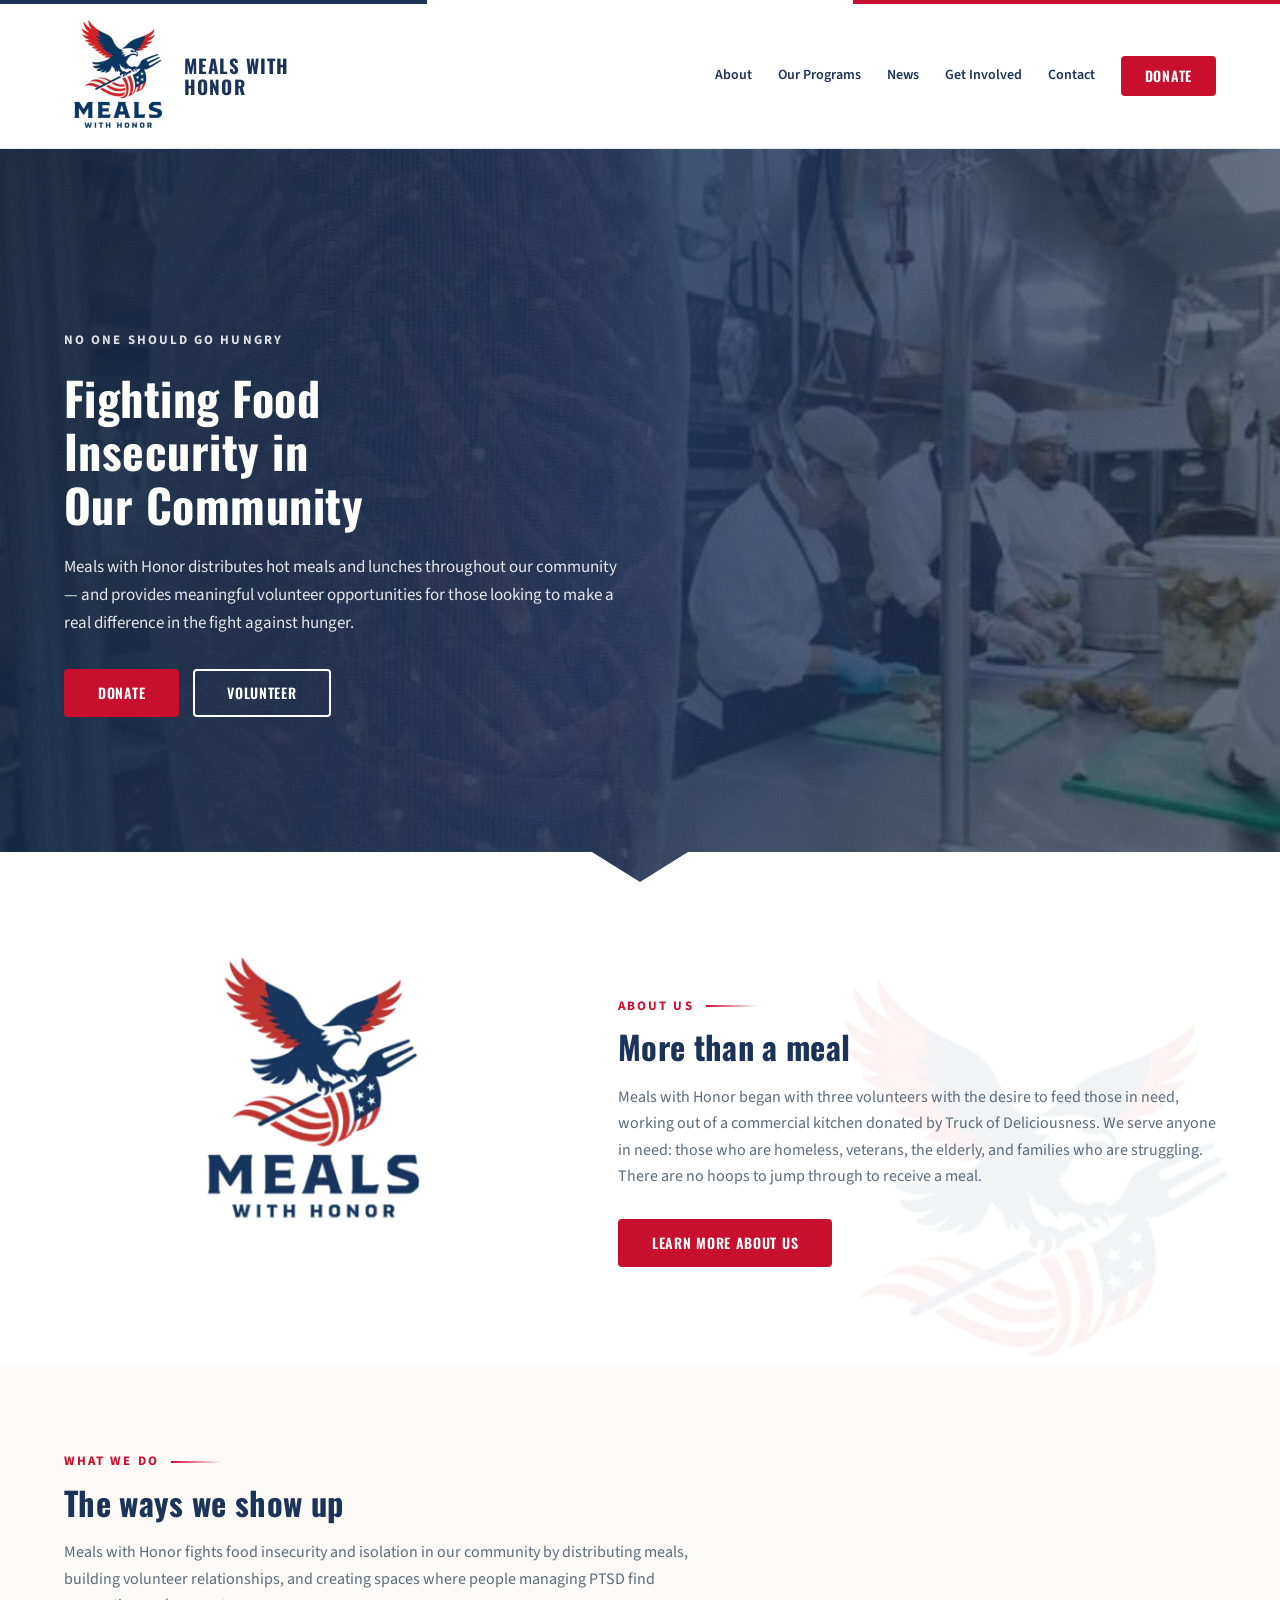
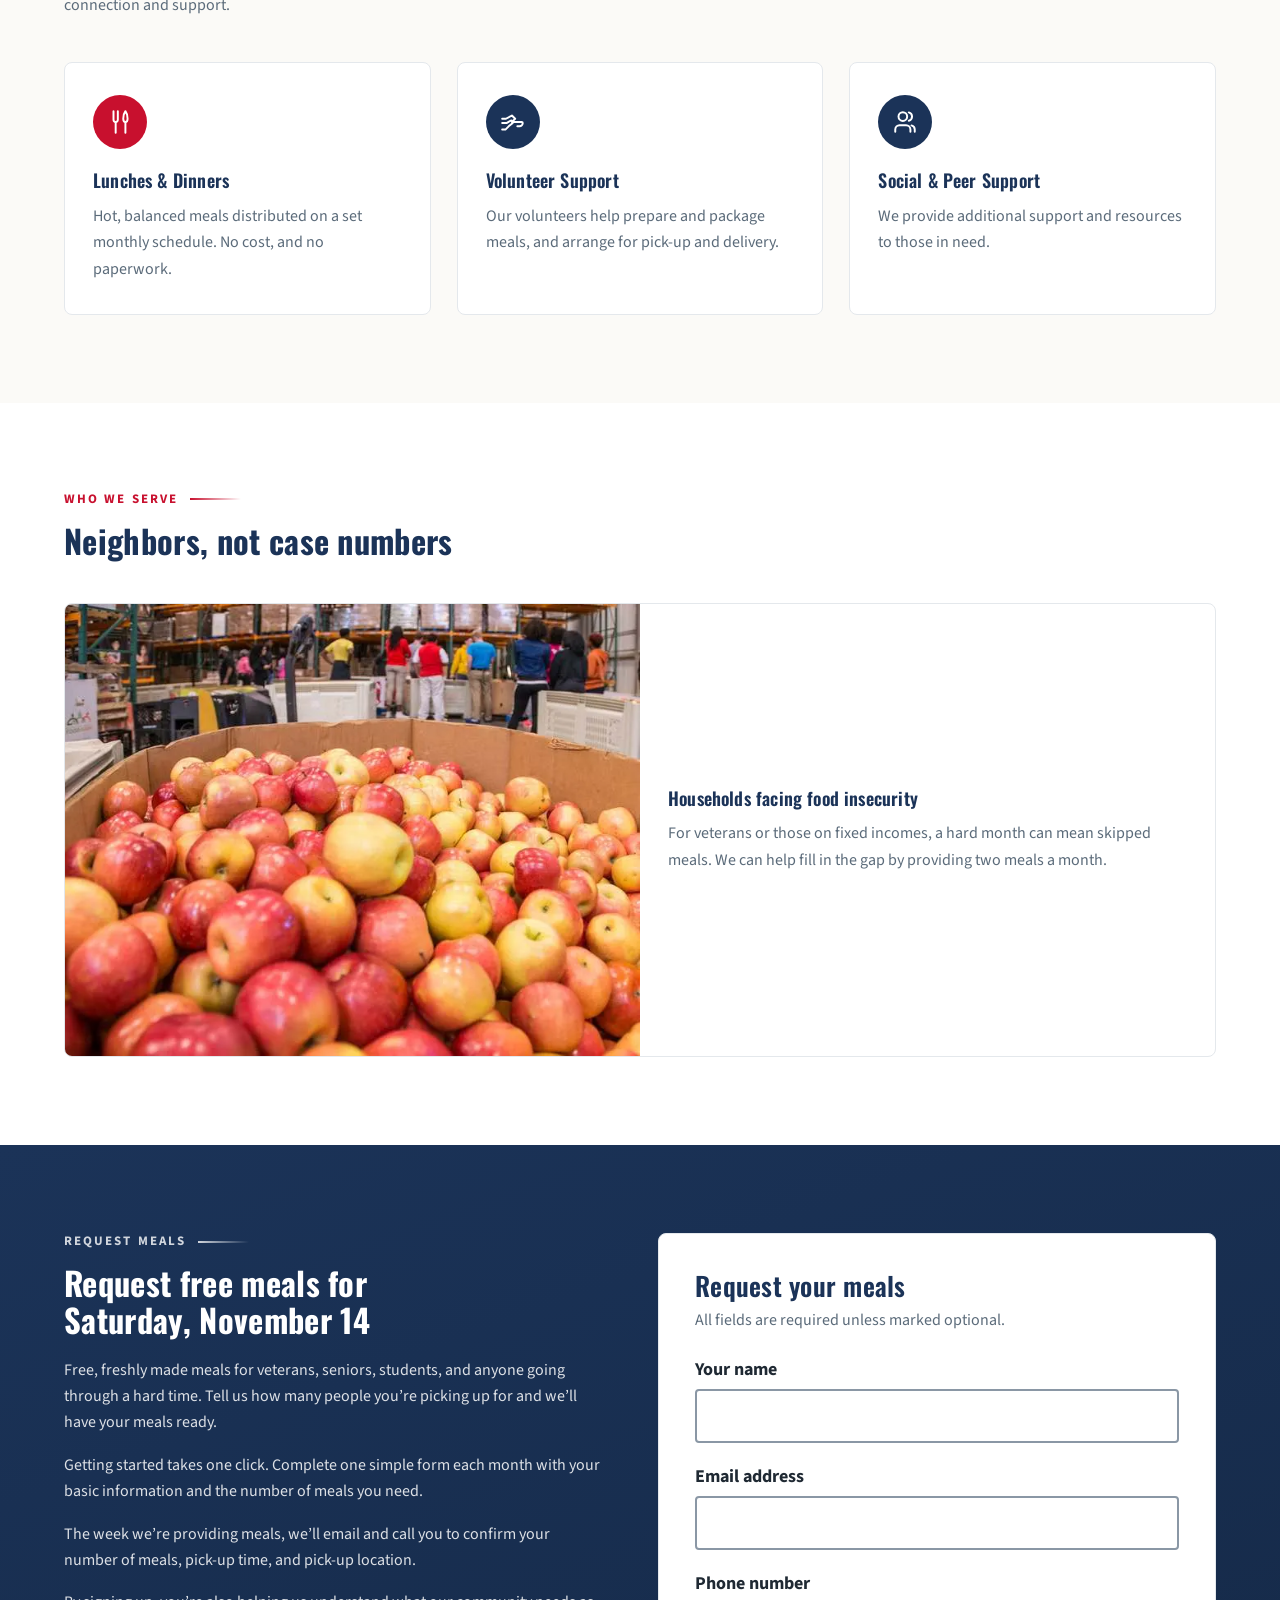
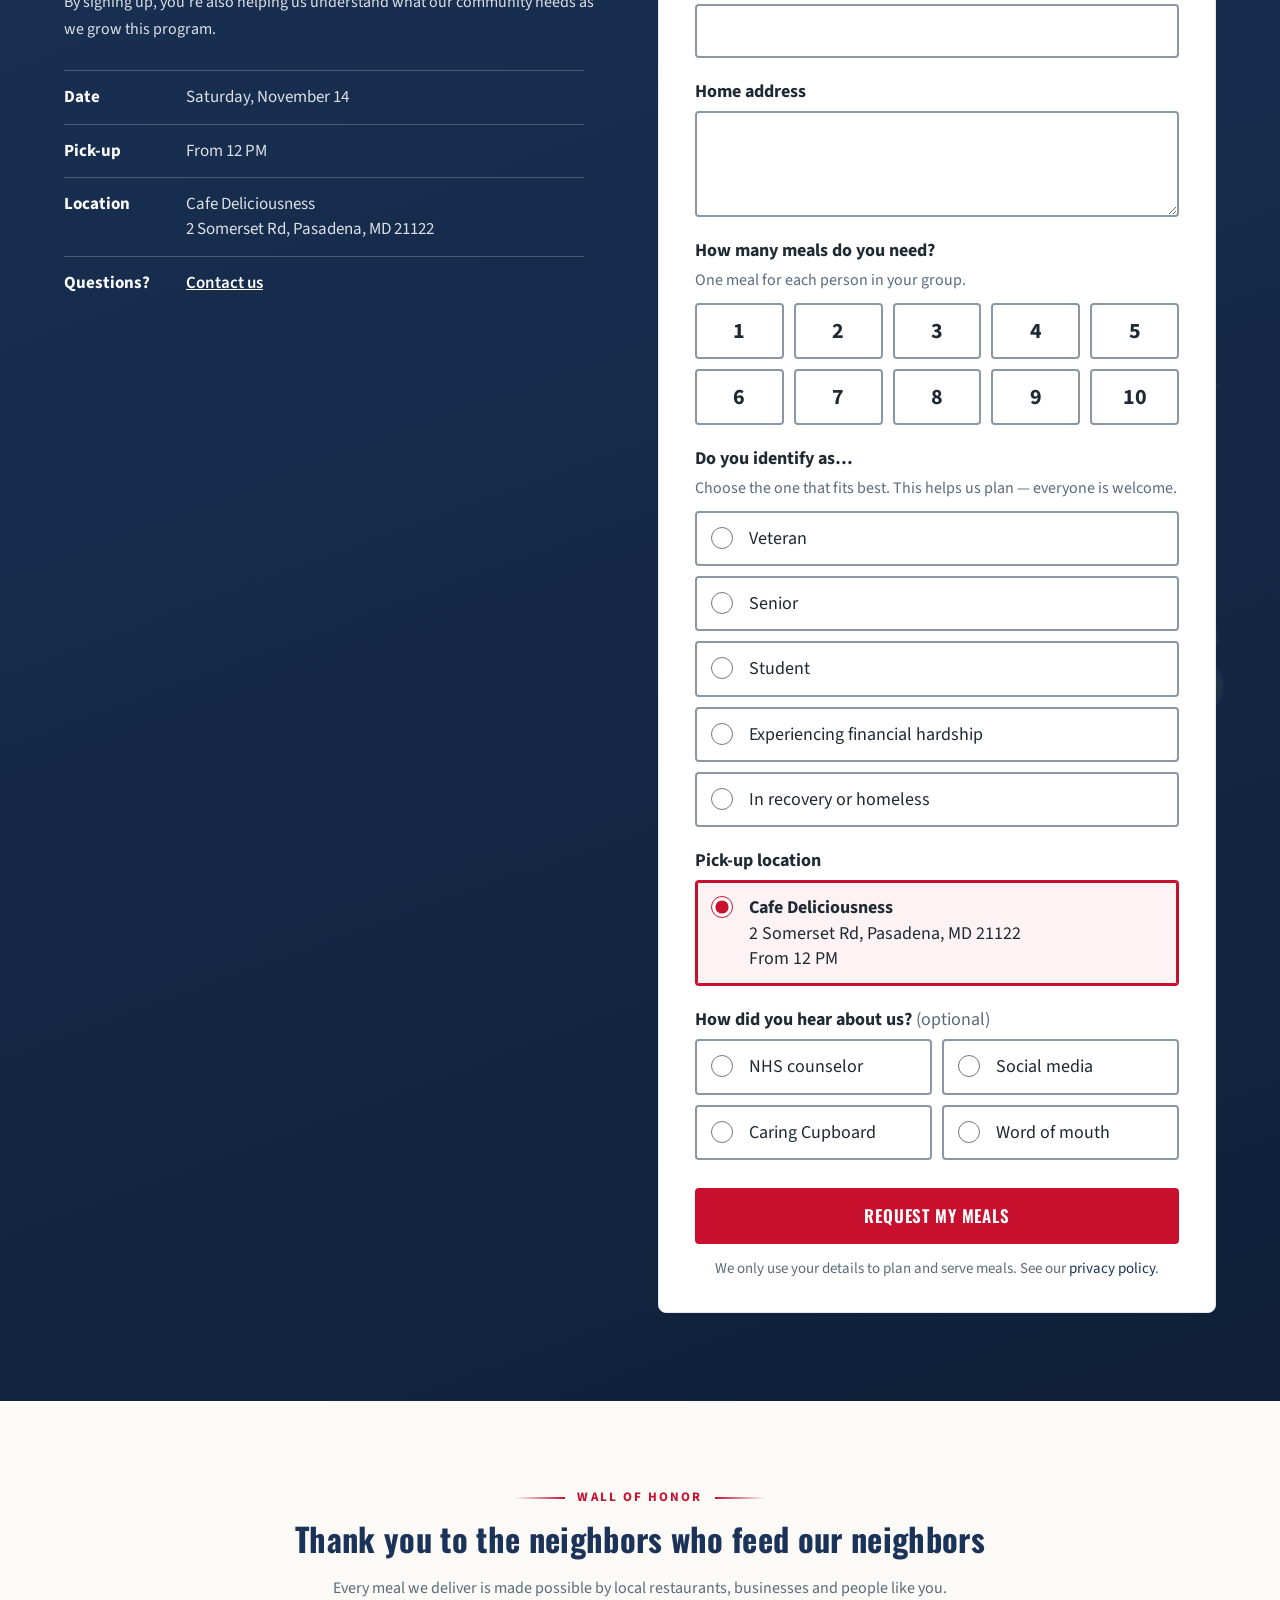
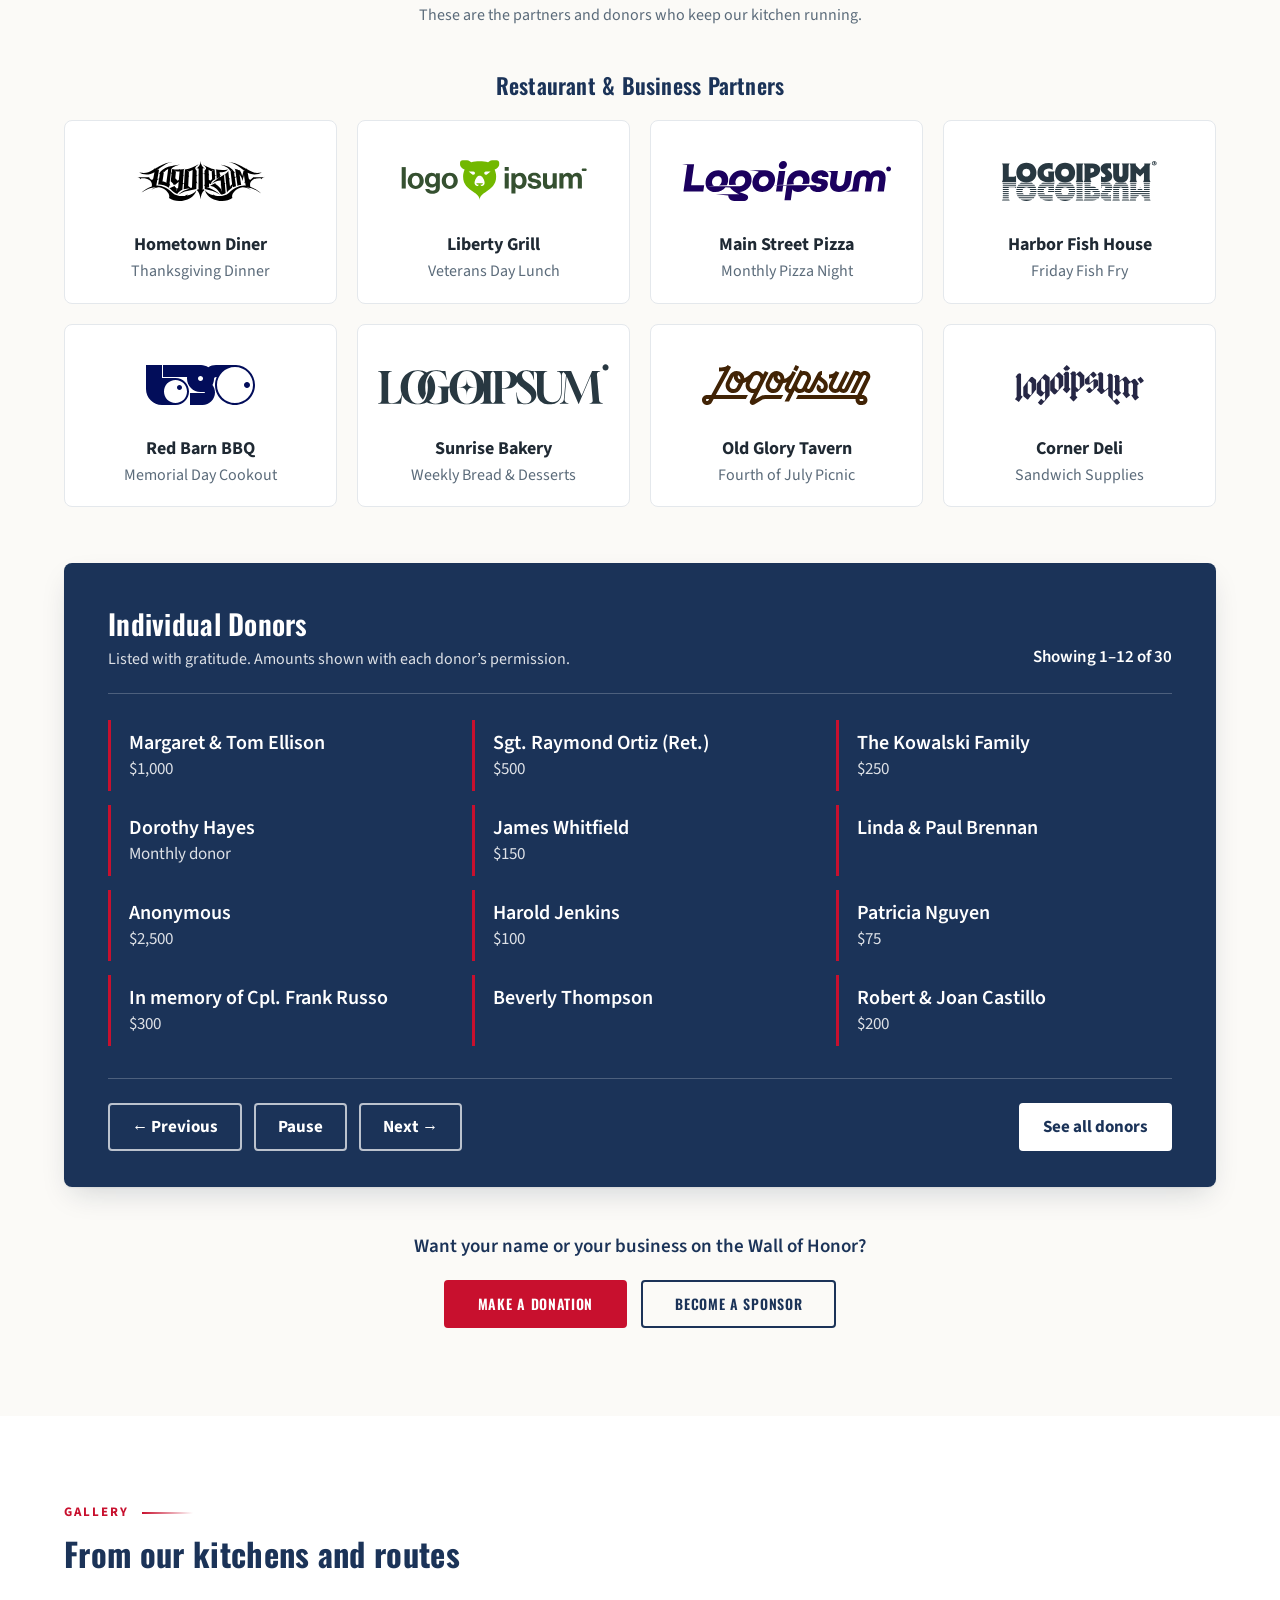
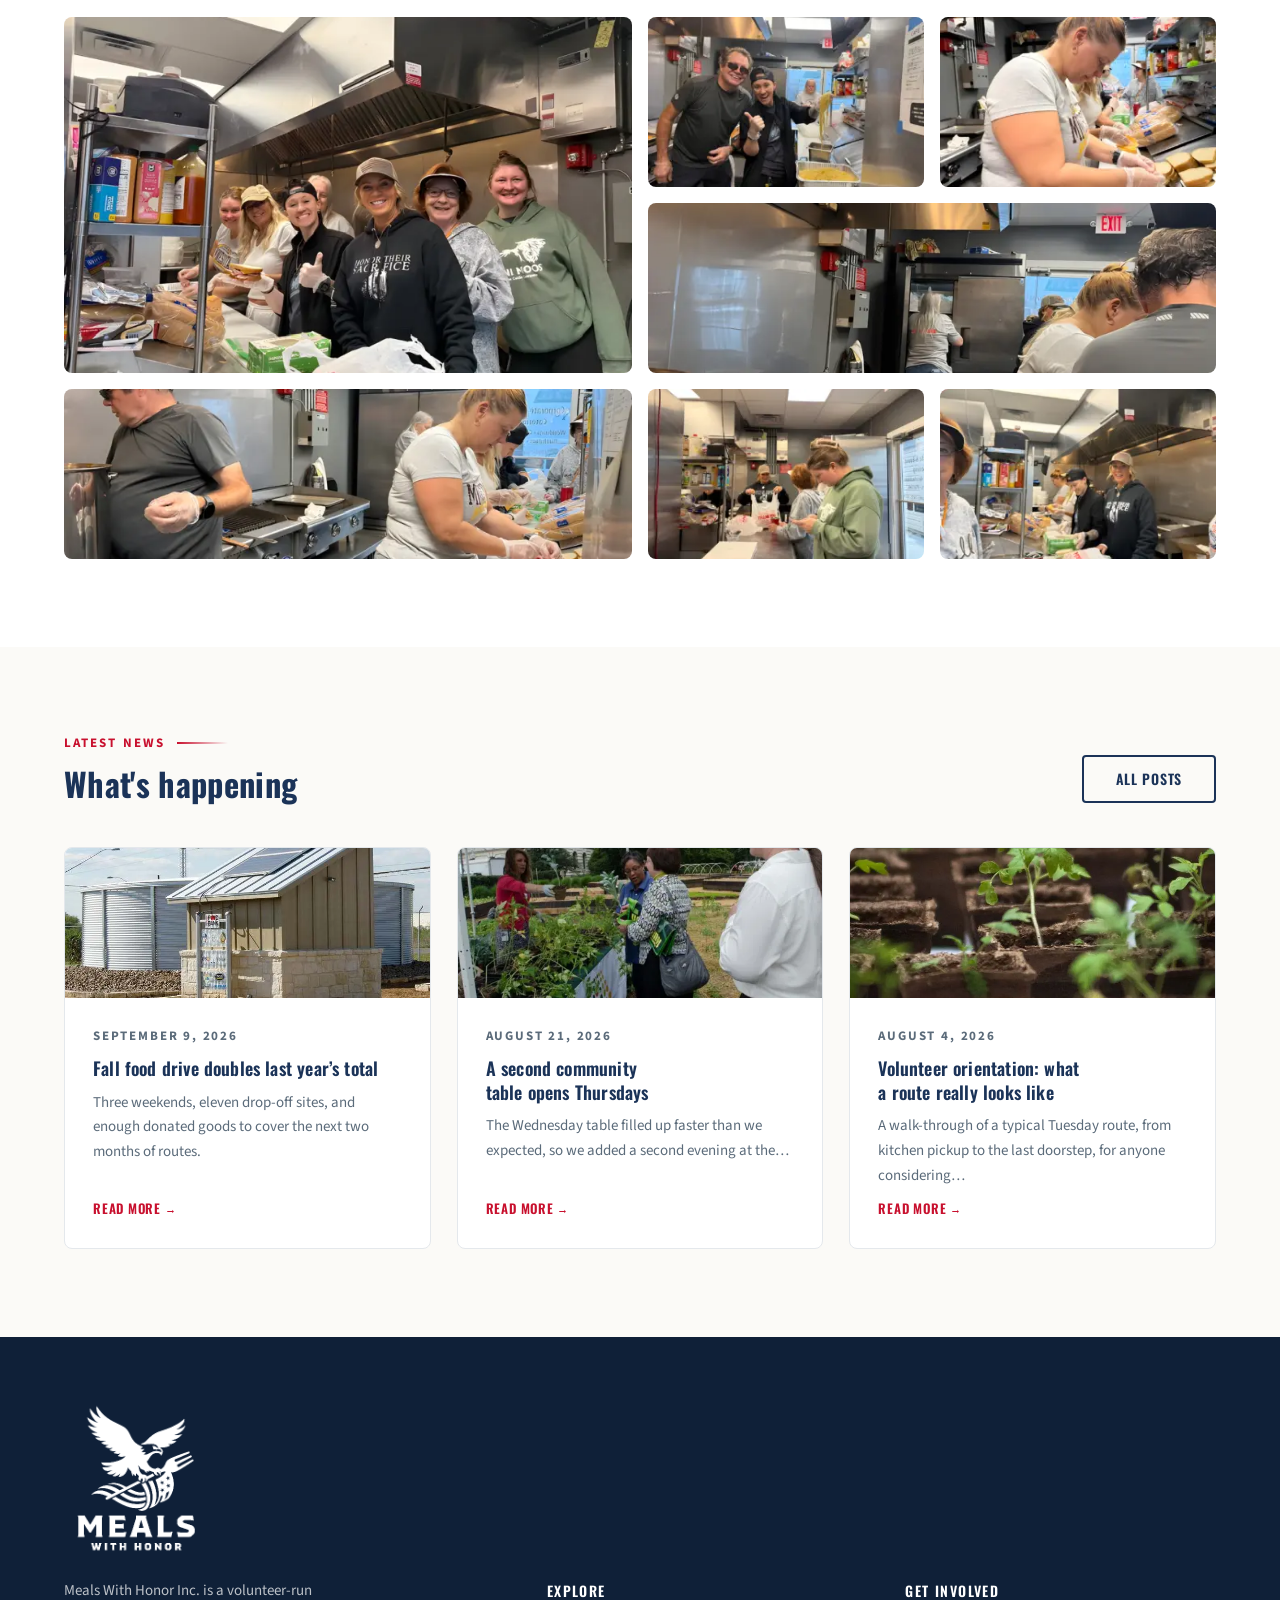
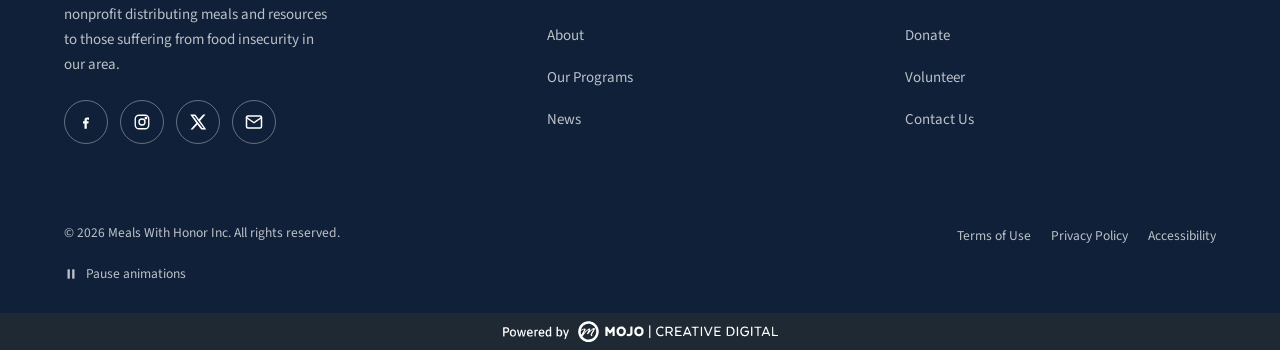
==== commit 1a854273: "Update site to V3 (copy updates) Co-Authored-By: Claude Sonnet 5.5 <noreply@anthropic.com>" ====
--- a/index.html
+++ b/index.html
@@ -92,7 +92,7 @@
 			
 			<div class="mwh-hero__inner">
 				<p class="mwh-kicker">No One Should Go Hungry</p><h1 class="mwh-hero-heading">Fighting Food Insecurity in Our Community</h1><p class="mwh-hero__copy">
-Meals with Honor delivers hot lunches and dinners throughout our community — and provides meaningful volunteer opportunities for those looking to make a real difference in the fight against hunger. </p><div class="mwh-btn-row"><a class="mwh-btn mwh-btn-red" href="get-involved.html#donate">Donate</a><a class="mwh-btn mwh-btn-outline-white" href="get-involved.html#volunteer">Volunteer</a></div>			</div>
+Meals with Honor distributes hot meals and lunches throughout our community — and provides meaningful volunteer opportunities for those looking to make a real difference in the fight against hunger. </p><div class="mwh-btn-row"><a class="mwh-btn mwh-btn-red" href="get-involved.html#donate">Donate</a><a class="mwh-btn mwh-btn-outline-white" href="get-involved.html#volunteer">Volunteer</a></div>			</div>
 
 								<a class="mwh-hero__cue" href="#about-us"><span class="mwh-sr">Scroll to the next section</span></a>
 						</section>
@@ -102,12 +102,166 @@
 		<div class="elementor-element elementor-element-75ac586 e-con-full e-flex e-con e-parent" data-id="75ac586" data-element_type="container" data-e-type="container">
 				<div class="elementor-element elementor-element-2459b7f elementor-widget elementor-widget-mwh-split mwh-band-widget" data-id="2459b7f" data-element_type="widget" data-e-type="widget" data-widget_type="mwh-split.default">
 				<div class="elementor-widget-container">
-					<section class="mwh-section mwh-section--mark mwh-section--alt" id="about-us"><div class="mwh-wrap mwh-split mwh-split--center mwh-split--aside-left"><div class="mwh-split__main"><p class="mwh-kicker">About Us</p><h2 class="mwh-heading">More than a meal at the door</h2><div class="mwh-prose"><p>Meals with Honor began with four volunteers, one route, and a borrowed church kitchen. We still work the same way: dependable meals, the same faces week after week, and no hoops to jump through to receive either. For the veterans and neighbors we serve, the knock at the door matters as much as the food.</p></div><div class="mwh-btn-row" style="margin-top:30px"><a class="mwh-btn mwh-btn-red" href="about.html">Learn More About Us</a></div></div><div class="mwh-split__aside mwh-split__aside--contain mwh-split__aside--parallax"><img width="304" height="338" src="images/logo-transparent-png.webp" class="attachment-medium_large size-medium_large" alt="Meals with Honor" loading="lazy" decoding="async" style="width:100%;height:auto" srcset="images/logo-transparent-png.webp 304w, images/logo-transparent-270x300-png.webp 270w, images/logo-transparent-216x240-png.webp 216w" sizes="auto, (max-width: 304px) 100vw, 304px" /></div></div></section>				</div>
+					<section class="mwh-section mwh-section--mark" id="about-us"><div class="mwh-wrap mwh-split mwh-split--center mwh-split--aside-left"><div class="mwh-split__main"><p class="mwh-kicker">About Us</p><h2 class="mwh-heading">More than a meal</h2><div class="mwh-prose"><p>Meals with Honor began with three volunteers with the desire to feed those in need, working out of a commercial kitchen donated by Truck of Deliciousness. We serve anyone in need: those who are homeless, veterans, the elderly, and families who are struggling. There are no hoops to jump through to receive a meal.</p></div><div class="mwh-btn-row" style="margin-top:30px"><a class="mwh-btn mwh-btn-red" href="about.html">Learn More About Us</a></div></div><div class="mwh-split__aside mwh-split__aside--contain mwh-split__aside--parallax"><img width="304" height="338" src="images/logo-transparent-png.webp" class="attachment-medium_large size-medium_large" alt="Meals with Honor" loading="lazy" decoding="async" style="width:100%;height:auto" srcset="images/logo-transparent-png.webp 304w, images/logo-transparent-270x300-png.webp 270w, images/logo-transparent-216x240-png.webp 216w" sizes="auto, (max-width: 304px) 100vw, 304px" /></div></div></section>				</div>
+				</div>
+				</div>
+		<div class="elementor-element elementor-element-9a7606e e-con-full e-flex e-con e-parent" data-id="9a7606e" data-element_type="container" data-e-type="container">
+				<div class="elementor-element elementor-element-6ed047a elementor-widget elementor-widget-mwh-cards mwh-band-widget" data-id="6ed047a" data-element_type="widget" data-e-type="widget" data-widget_type="mwh-cards.default">
+				<div class="elementor-widget-container">
+					<section class="mwh-section mwh-section--alt" id="what-we-do"><div class="mwh-wrap"><div class="mwh-section-head"><p class="mwh-kicker">What We Do</p><h2 class="mwh-heading">The ways we show up</h2><p class="mwh-copy">Meals with Honor fights food insecurity and isolation in our community by distributing meals, building volunteer relationships, and creating spaces where people managing PTSD find connection and support.</p></div><div class="mwh-grid-3"><article class="mwh-card"><div class="mwh-badge mwh-badge--red"><svg aria-hidden="true" focusable="false" xmlns="http://www.w3.org/2000/svg" width="24" height="24" viewbox="0 0 24 24" fill="none" stroke="currentColor" stroke-width="1.8" stroke-linecap="round" stroke-linejoin="round"><path d="M6 2v8a2 2 0 0 0 2 2h0a2 2 0 0 0 2-2V2" />
+  <path d="M8 12v10" />
+  <path d="M17 2c-1.5 2-2 4.5-2 7 0 2 1 3 2 3s2-1 2-3c0-2.5-.5-5-2-7Z" />
+  <path d="M17 12v10" />
+</svg></div><h3 class="mwh-card-heading">Lunches &amp; Dinners</h3><p class="mwh-copy">Hot, balanced meals distributed on a set monthly schedule. No cost, and no paperwork.</p></article><article class="mwh-card"><div class="mwh-badge mwh-badge--navy"><svg aria-hidden="true" focusable="false" xmlns="http://www.w3.org/2000/svg" width="24" height="24" viewbox="0 0 24 24" fill="none" stroke="currentColor" stroke-width="1.8" stroke-linecap="round" stroke-linejoin="round"><path d="M11 12h9a1 1 0 0 1 1 1 3 3 0 0 1-3 3h-2" />
+  <path d="M2 13h4l3.5-2a1.5 1.5 0 0 1 2 2.2L8 16l-3 3H2" />
+  <path d="M2 9h3.5L11 6l3 3-2 2" />
+</svg></div><h3 class="mwh-card-heading">Volunteer Support</h3><p class="mwh-copy">Our volunteers help prepare and package meals, and arrange for pick-up and delivery.</p></article><article class="mwh-card"><div class="mwh-badge mwh-badge--navy"><svg aria-hidden="true" focusable="false" xmlns="http://www.w3.org/2000/svg" width="24" height="24" viewbox="0 0 24 24" fill="none" stroke="currentColor" stroke-width="1.8" stroke-linecap="round" stroke-linejoin="round"><path d="M17 21v-2a4 4 0 0 0-4-4H7a4 4 0 0 0-4 4v2" />
+  <circle cx="10" cy="7" r="4" />
+  <path d="M21 21v-2a4 4 0 0 0-3-3.87" />
+  <path d="M15.5 3.13a4 4 0 0 1 0 7.75" />
+</svg></div><h3 class="mwh-card-heading">Social &amp; Peer Support</h3><p class="mwh-copy">We provide additional support and resources to those in need.</p></article></div></div></section>				</div>
+				</div>
+				</div>
+		<div class="elementor-element elementor-element-c977ed4 e-con-full e-flex e-con e-parent" data-id="c977ed4" data-element_type="container" data-e-type="container">
+				<div class="elementor-element elementor-element-87565f8 elementor-widget elementor-widget-mwh-cards mwh-band-widget" data-id="87565f8" data-element_type="widget" data-e-type="widget" data-widget_type="mwh-cards.default">
+				<div class="elementor-widget-container">
+					<section class="mwh-section" id="who-we-serve"><div class="mwh-wrap"><div class="mwh-section-head"><p class="mwh-kicker">Who We Serve</p><h2 class="mwh-heading">Neighbors, not case numbers</h2></div><div class="mwh-who-single"><article class="mwh-card mwh-card--media"><img width="700" height="550" src="images/who-we-serve-food-insecurity-jpg.webp" class="attachment-mwh-card-media size-mwh-card-media" alt="A large bin of fresh apples in a food bank warehouse, with volunteers in the background" loading="lazy" decoding="async" srcset="images/who-we-serve-food-insecurity-jpg.webp 700w, images/who-we-serve-food-insecurity-300x236-jpg.webp 300w, images/who-we-serve-food-insecurity-305x240-jpg.webp 305w" sizes="auto, (max-width: 700px) 100vw, 700px" /><div class="mwh-card__body"><h3 class="mwh-card-heading">Households facing food insecurity</h3><p class="mwh-copy">For veterans or those on fixed incomes, a hard month can mean skipped meals. We can help fill in the gap by providing two meals a month.</p></div></article></div></div></section>				</div>
+				</div>
+				</div>
+		<div class="elementor-element elementor-element-9d91a1b e-con-full e-flex e-con e-parent" data-id="9d91a1b" data-element_type="container" data-e-type="container">
+				<div class="elementor-element elementor-element-33b2b1a elementor-widget elementor-widget-mwh-split mwh-band-widget" data-id="33b2b1a" data-element_type="widget" data-e-type="widget" data-widget_type="mwh-split.default">
+				<div class="elementor-widget-container">
+					<!-- ============ Meal request form (added for ColorMocks) ============
+     Fields mirror the Google Form "Meals With Honor Meal Request 11/14 Service":
+     https://docs.google.com/forms/d/e/1FAIpQLSdp-fOei3UhT4YKvGAPGx7rQzF2zdRsfnjTpsiVfMOTFHp8oA/viewform
+     Input names are that form's entry IDs and option values match its options
+     exactly, so it can post straight to Google (see js/volunteer-forms.js). -->
+<section class="mwh-section mwh-section--navy mwh-vol mwh-meal" id="request-meals" aria-labelledby="meal-heading"><div class="mwh-wrap mwh-split">
+	<div class="mwh-split__main mwh-vol__intro">
+		<p class="mwh-kicker">Request Meals</p>
+		<h2 class="mwh-heading" id="meal-heading">Request free meals for Saturday, November 14</h2>
+		<div class="mwh-prose">
+			<p>Free, freshly made meals for veterans, seniors, students, and anyone going through a hard time. Tell us how many people you&rsquo;re picking up for and we&rsquo;ll have your meals ready.</p>
+			<p>Getting started takes one click. Complete one simple form each month with your basic information and the number of meals you need.</p><p>The week we&rsquo;re providing meals, we&rsquo;ll email and call you to confirm your number of meals, pick-up time, and pick-up location.</p><p>By signing up, you&rsquo;re also helping us understand what our community needs as we grow this program.</p>
+		</div>
+		<ul class="mwh-vol__facts" role="list">
+			<li><span class="mwh-vol__fact-label">Date</span><span class="mwh-vol__fact-value">Saturday, November 14</span></li>
+			<li><span class="mwh-vol__fact-label">Pick-up</span><span class="mwh-vol__fact-value">From 12 PM</span></li>
+			<li><span class="mwh-vol__fact-label">Location</span><span class="mwh-vol__fact-value">Cafe Deliciousness<br>2 Somerset Rd, Pasadena, MD 21122</span></li>
+			<li><span class="mwh-vol__fact-label">Questions?</span><span class="mwh-vol__fact-value"><a href="contact.html">Contact us</a></span></li>
+		</ul>
+	</div>
+
+	<div class="mwh-split__aside mwh-vol__card">
+		<form class="mwh-vol__form" data-vol-form novalidate
+		      action="https://docs.google.com/forms/d/e/1FAIpQLSdp-fOei3UhT4YKvGAPGx7rQzF2zdRsfnjTpsiVfMOTFHp8oA/formResponse" method="post">
+			<h3 class="mwh-vol__form-title">Request your meals</h3>
+			<p class="mwh-vol__req-note">All fields are required unless marked optional.</p>
+
+			<div class="mwh-vol__errors" data-vol-errors tabindex="-1" hidden>
+				<p class="mwh-vol__errors-title">Please fix the following:</p>
+				<ul role="list" data-vol-error-list></ul>
+			</div>
+
+			<div class="mwh-vol__field">
+				<label class="mwh-vol__label" for="meal-name">Your name</label>
+				<input class="mwh-vol__input" type="text" id="meal-name" name="entry.466793130" autocomplete="name" aria-describedby="meal-name-err"
+				       data-check="text" data-required data-msg-required="Please enter your name.">
+				<p class="mwh-vol__err" id="meal-name-err" data-err-for="meal-name"></p>
+			</div>
+
+			<div class="mwh-vol__field">
+				<label class="mwh-vol__label" for="meal-email">Email address</label>
+				<input class="mwh-vol__input" type="email" id="meal-email" name="entry.1857913554" autocomplete="email" inputmode="email" aria-describedby="meal-email-err"
+				       data-check="email" data-required data-msg-required="Please enter your email address." data-msg-invalid="Please check your email address &mdash; it should look like name@example.com.">
+				<p class="mwh-vol__err" id="meal-email-err" data-err-for="meal-email"></p>
+			</div>
+
+			<div class="mwh-vol__field">
+				<label class="mwh-vol__label" for="meal-phone">Phone number</label>
+				<input class="mwh-vol__input" type="tel" id="meal-phone" name="entry.313533026" autocomplete="tel" inputmode="tel" aria-describedby="meal-phone-err"
+				       data-check="phone" data-required data-msg-required="Please enter your phone number." data-msg-invalid="Please enter a 10-digit phone number, like 410-555-0123.">
+				<p class="mwh-vol__err" id="meal-phone-err" data-err-for="meal-phone"></p>
+			</div>
+
+			<div class="mwh-vol__field">
+				<label class="mwh-vol__label" for="meal-address">Home address</label>
+				<textarea class="mwh-vol__input mwh-vol__textarea" id="meal-address" name="entry.632550464" rows="3" autocomplete="street-address" aria-describedby="meal-address-err"
+				          data-check="text" data-required data-msg-required="Please enter your address."></textarea>
+				<p class="mwh-vol__err" id="meal-address-err" data-err-for="meal-address"></p>
+			</div>
+
+			<fieldset class="mwh-vol__field mwh-vol__fieldset" id="meal-count" aria-describedby="meal-count-hint meal-count-err"
+			          data-check="choice" data-required data-msg-required="Please choose how many meals you need.">
+				<legend class="mwh-vol__label">How many meals do you need?</legend>
+				<p class="mwh-vol__hint mwh-vol__hint--top" id="meal-count-hint">One meal for each person in your group.</p>
+				<div class="mwh-vol__counts">
+					<label class="mwh-vol__count"><input type="radio" name="entry.193247990" value="1" data-label="1 meal"><span>1</span></label>
+					<label class="mwh-vol__count"><input type="radio" name="entry.193247990" value="2" data-label="2 meals"><span>2</span></label>
+					<label class="mwh-vol__count"><input type="radio" name="entry.193247990" value="3" data-label="3 meals"><span>3</span></label>
+					<label class="mwh-vol__count"><input type="radio" name="entry.193247990" value="4" data-label="4 meals"><span>4</span></label>
+					<label class="mwh-vol__count"><input type="radio" name="entry.193247990" value="5" data-label="5 meals"><span>5</span></label>
+					<label class="mwh-vol__count"><input type="radio" name="entry.193247990" value="6" data-label="6 meals"><span>6</span></label>
+					<label class="mwh-vol__count"><input type="radio" name="entry.193247990" value="7" data-label="7 meals"><span>7</span></label>
+					<label class="mwh-vol__count"><input type="radio" name="entry.193247990" value="8" data-label="8 meals"><span>8</span></label>
+					<label class="mwh-vol__count"><input type="radio" name="entry.193247990" value="9" data-label="9 meals"><span>9</span></label>
+					<label class="mwh-vol__count"><input type="radio" name="entry.193247990" value="10" data-label="10 meals"><span>10</span></label>
+				</div>
+				<p class="mwh-vol__err" id="meal-count-err" data-err-for="meal-count"></p>
+			</fieldset>
+
+			<fieldset class="mwh-vol__field mwh-vol__fieldset" id="meal-who" aria-describedby="meal-who-hint meal-who-err"
+			          data-check="choice" data-required data-msg-required="Please choose the option that describes you best.">
+				<legend class="mwh-vol__label">Do you identify as&hellip;</legend>
+				<p class="mwh-vol__hint mwh-vol__hint--top" id="meal-who-hint">Choose the one that fits best. This helps us plan &mdash; everyone is welcome.</p>
+				<div class="mwh-vol__options">
+					<label class="mwh-vol__option"><input type="radio" name="entry.30304657" value="Veteran"><span>Veteran</span></label>
+					<label class="mwh-vol__option"><input type="radio" name="entry.30304657" value="Elderly"><span>Senior</span></label>
+					<label class="mwh-vol__option"><input type="radio" name="entry.30304657" value="Student"><span>Student</span></label>
+					<label class="mwh-vol__option"><input type="radio" name="entry.30304657" value="Experiencing Financial Hardship"><span>Experiencing financial hardship</span></label>
+					<label class="mwh-vol__option"><input type="radio" name="entry.30304657" value="In recovery or homeless"><span>In recovery or homeless</span></label>
+				</div>
+				<p class="mwh-vol__err" id="meal-who-err" data-err-for="meal-who"></p>
+			</fieldset>
+
+			<fieldset class="mwh-vol__field mwh-vol__fieldset" id="meal-where" aria-describedby="meal-where-err"
+			          data-check="choice" data-required data-msg-required="Please choose a pick-up location.">
+				<legend class="mwh-vol__label">Pick-up location</legend>
+				<div class="mwh-vol__options">
+					<label class="mwh-vol__option"><input type="radio" name="entry.420971858" value="Cafe deliciousness 2 Somerset Rd, Pasadena, MD 21122" data-label="Cafe Deliciousness, 2 Somerset Rd, Pasadena" checked><span><strong>Cafe Deliciousness</strong><br>2 Somerset Rd, Pasadena, MD 21122<br>From 12 PM</span></label>
+				</div>
+				<p class="mwh-vol__err" id="meal-where-err" data-err-for="meal-where"></p>
+			</fieldset>
+
+			<fieldset class="mwh-vol__field mwh-vol__fieldset" id="meal-heard" aria-describedby="meal-heard-err" data-check="choice">
+				<legend class="mwh-vol__label">How did you hear about us? <span class="mwh-vol__optional">(optional)</span></legend>
+				<div class="mwh-vol__options mwh-vol__options--2">
+					<label class="mwh-vol__option"><input type="radio" name="entry.200319680" value="NHS counselor"><span>NHS counselor</span></label>
+					<label class="mwh-vol__option"><input type="radio" name="entry.200319680" value="Social media"><span>Social media</span></label>
+					<label class="mwh-vol__option"><input type="radio" name="entry.200319680" value="Caring Cupboard"><span>Caring Cupboard</span></label>
+					<label class="mwh-vol__option"><input type="radio" name="entry.200319680" value="Word of mouth"><span>Word of mouth</span></label>
+				</div>
+				<p class="mwh-vol__err" id="meal-heard-err" data-err-for="meal-heard"></p>
+			</fieldset>
+
+			<button type="submit" class="mwh-btn mwh-btn-red mwh-vol__submit">Request My Meals</button>
+			<p class="mwh-vol__privacy">We only use your details to plan and serve meals. See our <a href="privacy-policy.html">privacy policy</a>.</p>
+		</form>
+
+		<div class="mwh-vol__done" data-vol-done tabindex="-1" hidden>
+			<div class="mwh-vol__done-icon" aria-hidden="true"><svg width="28" height="28" viewBox="0 0 24 24" fill="none" stroke="currentColor" stroke-width="2.4" stroke-linecap="round" stroke-linejoin="round"><path d="M20 6 9 17l-5-5"/></svg></div>
+			<h3 class="mwh-vol__form-title">Thank you, <span data-fill="first:meal-name"></span>!</h3>
+			<p class="mwh-vol__done-copy">We&rsquo;ve noted your request for <strong data-fill="choice:meal-count"></strong>. Pick them up on <strong>Saturday, November 14 from 12 PM</strong> at <strong data-fill="choice:meal-where"></strong>. If anything changes, we&rsquo;ll contact you at <strong data-fill="text:meal-email"></strong>.</p>
+			<button type="button" class="mwh-btn mwh-btn-outline-navy" data-vol-again>Make another request</button>
+		</div>
+	</div>
+</div></section>
+<!-- ============ /Meal request form ============ -->				</div>
 				</div>
 				</div>
 		<!-- ============ Wall of Honor: sponsors & donors (added for ColorMocks) ============ -->
 		<div class="elementor-element e-con-full e-flex e-con e-parent">
-			<section class="mwh-section mwh-woh" id="wall-of-honor" aria-labelledby="woh-heading">
+			<section class="mwh-section mwh-section--alt mwh-woh" id="wall-of-honor" aria-labelledby="woh-heading">
 				<div class="mwh-wrap">
 					<div class="mwh-section-head mwh-woh__head">
 						<p class="mwh-kicker">Wall of Honor</p>
@@ -190,160 +344,6 @@
 			</section>
 		</div>
 		<!-- ============ /Wall of Honor ============ -->
-		<div class="elementor-element elementor-element-9a7606e e-con-full e-flex e-con e-parent" data-id="9a7606e" data-element_type="container" data-e-type="container">
-				<div class="elementor-element elementor-element-6ed047a elementor-widget elementor-widget-mwh-cards mwh-band-widget" data-id="6ed047a" data-element_type="widget" data-e-type="widget" data-widget_type="mwh-cards.default">
-				<div class="elementor-widget-container">
-					<section class="mwh-section mwh-section--alt" id="what-we-do"><div class="mwh-wrap"><div class="mwh-section-head"><p class="mwh-kicker">What We Do</p><h2 class="mwh-heading">Three ways we show up</h2><p class="mwh-copy">Meals with Honor fights food insecurity and isolation in our community by delivering meals, building volunteer relationships, and creating spaces where people managing PTSD find connection and support.</p></div><div class="mwh-grid-3"><article class="mwh-card"><div class="mwh-badge mwh-badge--red"><svg aria-hidden="true" focusable="false" xmlns="http://www.w3.org/2000/svg" width="24" height="24" viewbox="0 0 24 24" fill="none" stroke="currentColor" stroke-width="1.8" stroke-linecap="round" stroke-linejoin="round"><path d="M6 2v8a2 2 0 0 0 2 2h0a2 2 0 0 0 2-2V2" />
-  <path d="M8 12v10" />
-  <path d="M17 2c-1.5 2-2 4.5-2 7 0 2 1 3 2 3s2-1 2-3c0-2.5-.5-5-2-7Z" />
-  <path d="M17 12v10" />
-</svg></div><h3 class="mwh-card-heading">Lunches &amp; Dinners</h3><p class="mwh-copy">Hot, balanced meals delivered on a set weekly schedule, with dietary needs accommodated at intake. No cost, and no paperwork after the first visit.</p></article><article class="mwh-card"><div class="mwh-badge mwh-badge--navy"><svg aria-hidden="true" focusable="false" xmlns="http://www.w3.org/2000/svg" width="24" height="24" viewbox="0 0 24 24" fill="none" stroke="currentColor" stroke-width="1.8" stroke-linecap="round" stroke-linejoin="round"><path d="M11 12h9a1 1 0 0 1 1 1 3 3 0 0 1-3 3h-2" />
-  <path d="M2 13h4l3.5-2a1.5 1.5 0 0 1 2 2.2L8 16l-3 3H2" />
-  <path d="M2 9h3.5L11 6l3 3-2 2" />
-</svg></div><h3 class="mwh-card-heading">Volunteer Support</h3><p class="mwh-copy">The same volunteer returns to the same door each week. Routes are built around relationships, not efficiency, so nobody is a stranger at the doorstep.</p></article><article class="mwh-card"><div class="mwh-badge mwh-badge--navy"><svg aria-hidden="true" focusable="false" xmlns="http://www.w3.org/2000/svg" width="24" height="24" viewbox="0 0 24 24" fill="none" stroke="currentColor" stroke-width="1.8" stroke-linecap="round" stroke-linejoin="round"><path d="M17 21v-2a4 4 0 0 0-4-4H7a4 4 0 0 0-4 4v2" />
-  <circle cx="10" cy="7" r="4" />
-  <path d="M21 21v-2a4 4 0 0 0-3-3.87" />
-  <path d="M15.5 3.13a4 4 0 0 1 0 7.75" />
-</svg></div><h3 class="mwh-card-heading">Social &amp; Peer Support</h3><p class="mwh-copy">Weekly community tables and peer-led groups where veterans managing PTSD can sit with people who already understand the shorthand.</p></article></div></div></section>				</div>
-				</div>
-				</div>
-		<div class="elementor-element elementor-element-c977ed4 e-con-full e-flex e-con e-parent" data-id="c977ed4" data-element_type="container" data-e-type="container">
-				<div class="elementor-element elementor-element-87565f8 elementor-widget elementor-widget-mwh-cards mwh-band-widget" data-id="87565f8" data-element_type="widget" data-e-type="widget" data-widget_type="mwh-cards.default">
-				<div class="elementor-widget-container">
-					<section class="mwh-section" id="who-we-serve"><div class="mwh-wrap"><div class="mwh-section-head"><p class="mwh-kicker">Who We Serve</p><h2 class="mwh-heading">Neighbors, not case numbers</h2></div><div class="mwh-grid-2"><article class="mwh-card mwh-card--media"><img width="700" height="460" src="images/who-we-serve-ptsd-jpg.webp" class="attachment-mwh-card-media size-mwh-card-media" alt="A group of people stacking their hands together in a show of solidarity" loading="lazy" decoding="async" srcset="images/who-we-serve-ptsd-jpg.webp 700w, images/who-we-serve-ptsd-300x197-jpg.webp 300w, images/who-we-serve-ptsd-365x240-jpg.webp 365w" sizes="auto, (max-width: 700px) 100vw, 700px" /><div class="mwh-card__body"><h3 class="mwh-card-heading">Veterans managing PTSD</h3><p class="mwh-copy">Isolation compounds everything else. Our tables and peer groups are built to be low-pressure and predictable — come when you can, leave when you need to, and nobody asks you to perform being fine.</p></div></article><article class="mwh-card mwh-card--media"><img width="700" height="550" src="images/who-we-serve-food-insecurity-jpg.webp" class="attachment-mwh-card-media size-mwh-card-media" alt="A large bin of fresh apples in a food bank warehouse, with volunteers in the background" loading="lazy" decoding="async" srcset="images/who-we-serve-food-insecurity-jpg.webp 700w, images/who-we-serve-food-insecurity-300x236-jpg.webp 300w, images/who-we-serve-food-insecurity-305x240-jpg.webp 305w" sizes="auto, (max-width: 700px) 100vw, 700px" /><div class="mwh-card__body"><h3 class="mwh-card-heading">Households facing food insecurity</h3><p class="mwh-copy">For veterans on fixed incomes, a hard month can mean skipped meals. We deliver on a schedule you can plan around, and we keep delivering for as long as it helps.</p></div></article></div></div></section>				</div>
-				</div>
-				</div>
-		<div class="elementor-element elementor-element-9d91a1b e-con-full e-flex e-con e-parent" data-id="9d91a1b" data-element_type="container" data-e-type="container">
-				<div class="elementor-element elementor-element-33b2b1a elementor-widget elementor-widget-mwh-split mwh-band-widget" data-id="33b2b1a" data-element_type="widget" data-e-type="widget" data-widget_type="mwh-split.default">
-				<div class="elementor-widget-container">
-					<!-- ============ Meal request form (added for ColorMocks) ============
-     Fields mirror the Google Form "Meals With Honor Meal Request 11/14 Service":
-     https://docs.google.com/forms/d/e/1FAIpQLSdp-fOei3UhT4YKvGAPGx7rQzF2zdRsfnjTpsiVfMOTFHp8oA/viewform
-     Input names are that form's entry IDs and option values match its options
-     exactly, so it can post straight to Google (see js/volunteer-forms.js). -->
-<section class="mwh-section mwh-section--navy mwh-vol mwh-meal" id="request-meals" aria-labelledby="meal-heading"><div class="mwh-wrap mwh-split">
-	<div class="mwh-split__main mwh-vol__intro">
-		<p class="mwh-kicker">Request Meals</p>
-		<h2 class="mwh-heading" id="meal-heading">Request free meals for Saturday, November 14</h2>
-		<div class="mwh-prose">
-			<p>Free, freshly made meals for veterans, seniors, students, and anyone going through a hard time. Tell us how many people you&rsquo;re picking up for and we&rsquo;ll have your meals ready.</p>
-			<p>By signing up, you&rsquo;re also helping us understand what our community needs as we grow this program.</p>
-		</div>
-		<ul class="mwh-vol__facts" role="list">
-			<li><span class="mwh-vol__fact-label">Date</span><span class="mwh-vol__fact-value">Saturday, November 14</span></li>
-			<li><span class="mwh-vol__fact-label">Pick-up</span><span class="mwh-vol__fact-value">From 12 PM</span></li>
-			<li><span class="mwh-vol__fact-label">Location</span><span class="mwh-vol__fact-value">Cafe Deliciousness<br>2 Somerset Rd, Pasadena, MD 21122</span></li>
-			<li><span class="mwh-vol__fact-label">Questions?</span><span class="mwh-vol__fact-value"><a href="contact.html">Contact us</a></span></li>
-		</ul>
-	</div>
-
-	<div class="mwh-split__aside mwh-vol__card">
-		<form class="mwh-vol__form" data-vol-form novalidate
-		      action="https://docs.google.com/forms/d/e/1FAIpQLSdp-fOei3UhT4YKvGAPGx7rQzF2zdRsfnjTpsiVfMOTFHp8oA/formResponse" method="post">
-			<h3 class="mwh-vol__form-title">Request your meals</h3>
-			<p class="mwh-vol__req-note">All fields are required unless marked optional.</p>
-
-			<div class="mwh-vol__errors" data-vol-errors tabindex="-1" hidden>
-				<p class="mwh-vol__errors-title">Please fix the following:</p>
-				<ul role="list" data-vol-error-list></ul>
-			</div>
-
-			<div class="mwh-vol__field">
-				<label class="mwh-vol__label" for="meal-name">Your name</label>
-				<input class="mwh-vol__input" type="text" id="meal-name" name="entry.466793130" autocomplete="name" aria-describedby="meal-name-err"
-				       data-check="text" data-required data-msg-required="Please enter your name.">
-				<p class="mwh-vol__err" id="meal-name-err" data-err-for="meal-name"></p>
-			</div>
-
-			<div class="mwh-vol__field">
-				<label class="mwh-vol__label" for="meal-email">Email address</label>
-				<input class="mwh-vol__input" type="email" id="meal-email" name="entry.1857913554" autocomplete="email" inputmode="email" aria-describedby="meal-email-err"
-				       data-check="email" data-required data-msg-required="Please enter your email address." data-msg-invalid="Please check your email address &mdash; it should look like name@example.com.">
-				<p class="mwh-vol__err" id="meal-email-err" data-err-for="meal-email"></p>
-			</div>
-
-			<div class="mwh-vol__field">
-				<label class="mwh-vol__label" for="meal-phone">Phone number</label>
-				<input class="mwh-vol__input" type="tel" id="meal-phone" name="entry.313533026" autocomplete="tel" inputmode="tel" aria-describedby="meal-phone-err"
-				       data-check="phone" data-required data-msg-required="Please enter your phone number." data-msg-invalid="Please enter a 10-digit phone number, like 410-555-0123.">
-				<p class="mwh-vol__err" id="meal-phone-err" data-err-for="meal-phone"></p>
-			</div>
-
-			<div class="mwh-vol__field">
-				<label class="mwh-vol__label" for="meal-address">Home address</label>
-				<textarea class="mwh-vol__input mwh-vol__textarea" id="meal-address" name="entry.632550464" rows="3" autocomplete="street-address" aria-describedby="meal-address-err"
-				          data-check="text" data-required data-msg-required="Please enter your address."></textarea>
-				<p class="mwh-vol__err" id="meal-address-err" data-err-for="meal-address"></p>
-			</div>
-
-			<fieldset class="mwh-vol__field mwh-vol__fieldset" id="meal-count" aria-describedby="meal-count-hint meal-count-err"
-			          data-check="choice" data-required data-msg-required="Please choose how many meals you need.">
-				<legend class="mwh-vol__label">How many meals do you need?</legend>
-				<p class="mwh-vol__hint mwh-vol__hint--top" id="meal-count-hint">One meal for each person in your group.</p>
-				<div class="mwh-vol__counts">
-					<label class="mwh-vol__count"><input type="radio" name="entry.193247990" value="1" data-label="1 meal"><span>1</span></label>
-					<label class="mwh-vol__count"><input type="radio" name="entry.193247990" value="2" data-label="2 meals"><span>2</span></label>
-					<label class="mwh-vol__count"><input type="radio" name="entry.193247990" value="3" data-label="3 meals"><span>3</span></label>
-					<label class="mwh-vol__count"><input type="radio" name="entry.193247990" value="4" data-label="4 meals"><span>4</span></label>
-					<label class="mwh-vol__count"><input type="radio" name="entry.193247990" value="5" data-label="5 meals"><span>5</span></label>
-					<label class="mwh-vol__count"><input type="radio" name="entry.193247990" value="6" data-label="6 meals"><span>6</span></label>
-					<label class="mwh-vol__count"><input type="radio" name="entry.193247990" value="7" data-label="7 meals"><span>7</span></label>
-					<label class="mwh-vol__count"><input type="radio" name="entry.193247990" value="8" data-label="8 meals"><span>8</span></label>
-					<label class="mwh-vol__count"><input type="radio" name="entry.193247990" value="9" data-label="9 meals"><span>9</span></label>
-					<label class="mwh-vol__count"><input type="radio" name="entry.193247990" value="10" data-label="10 meals"><span>10</span></label>
-				</div>
-				<p class="mwh-vol__err" id="meal-count-err" data-err-for="meal-count"></p>
-			</fieldset>
-
-			<fieldset class="mwh-vol__field mwh-vol__fieldset" id="meal-who" aria-describedby="meal-who-hint meal-who-err"
-			          data-check="choice" data-required data-msg-required="Please choose the option that describes you best.">
-				<legend class="mwh-vol__label">Do you identify as&hellip;</legend>
-				<p class="mwh-vol__hint mwh-vol__hint--top" id="meal-who-hint">Choose the one that fits best. This helps us plan &mdash; everyone is welcome.</p>
-				<div class="mwh-vol__options">
-					<label class="mwh-vol__option"><input type="radio" name="entry.30304657" value="Veteran"><span>Veteran</span></label>
-					<label class="mwh-vol__option"><input type="radio" name="entry.30304657" value="Elderly"><span>Senior</span></label>
-					<label class="mwh-vol__option"><input type="radio" name="entry.30304657" value="Student"><span>Student</span></label>
-					<label class="mwh-vol__option"><input type="radio" name="entry.30304657" value="Experiencing Financial Hardship"><span>Experiencing financial hardship</span></label>
-					<label class="mwh-vol__option"><input type="radio" name="entry.30304657" value="In recovery or homeless"><span>In recovery or homeless</span></label>
-				</div>
-				<p class="mwh-vol__err" id="meal-who-err" data-err-for="meal-who"></p>
-			</fieldset>
-
-			<fieldset class="mwh-vol__field mwh-vol__fieldset" id="meal-where" aria-describedby="meal-where-err"
-			          data-check="choice" data-required data-msg-required="Please choose a pick-up location.">
-				<legend class="mwh-vol__label">Pick-up location</legend>
-				<div class="mwh-vol__options">
-					<label class="mwh-vol__option"><input type="radio" name="entry.420971858" value="Cafe deliciousness 2 Somerset Rd, Pasadena, MD 21122" data-label="Cafe Deliciousness, 2 Somerset Rd, Pasadena" checked><span><strong>Cafe Deliciousness</strong><br>2 Somerset Rd, Pasadena, MD 21122<br>From 12 PM</span></label>
-				</div>
-				<p class="mwh-vol__err" id="meal-where-err" data-err-for="meal-where"></p>
-			</fieldset>
-
-			<fieldset class="mwh-vol__field mwh-vol__fieldset" id="meal-heard" aria-describedby="meal-heard-err" data-check="choice">
-				<legend class="mwh-vol__label">How did you hear about us? <span class="mwh-vol__optional">(optional)</span></legend>
-				<div class="mwh-vol__options mwh-vol__options--2">
-					<label class="mwh-vol__option"><input type="radio" name="entry.200319680" value="NHS counselor"><span>NHS counselor</span></label>
-					<label class="mwh-vol__option"><input type="radio" name="entry.200319680" value="Social media"><span>Social media</span></label>
-					<label class="mwh-vol__option"><input type="radio" name="entry.200319680" value="Caring Cupboard"><span>Caring Cupboard</span></label>
-					<label class="mwh-vol__option"><input type="radio" name="entry.200319680" value="Word of mouth"><span>Word of mouth</span></label>
-				</div>
-				<p class="mwh-vol__err" id="meal-heard-err" data-err-for="meal-heard"></p>
-			</fieldset>
-
-			<button type="submit" class="mwh-btn mwh-btn-red mwh-vol__submit">Request My Meals</button>
-			<p class="mwh-vol__privacy">We only use your details to plan and serve meals. See our <a href="privacy-policy.html">privacy policy</a>.</p>
-		</form>
-
-		<div class="mwh-vol__done" data-vol-done tabindex="-1" hidden>
-			<div class="mwh-vol__done-icon" aria-hidden="true"><svg width="28" height="28" viewBox="0 0 24 24" fill="none" stroke="currentColor" stroke-width="2.4" stroke-linecap="round" stroke-linejoin="round"><path d="M20 6 9 17l-5-5"/></svg></div>
-			<h3 class="mwh-vol__form-title">Thank you, <span data-fill="first:meal-name"></span>!</h3>
-			<p class="mwh-vol__done-copy">We&rsquo;ve noted your request for <strong data-fill="choice:meal-count"></strong>. Pick them up on <strong>Saturday, November 14 from 12 PM</strong> at <strong data-fill="choice:meal-where"></strong>. If anything changes, we&rsquo;ll contact you at <strong data-fill="text:meal-email"></strong>.</p>
-			<button type="button" class="mwh-btn mwh-btn-outline-navy" data-vol-again>Make another request</button>
-		</div>
-	</div>
-</div></section>
-<!-- ============ /Meal request form ============ -->				</div>
-				</div>
-				</div>
 		<div class="elementor-element elementor-element-f93ba29 e-con-full e-flex e-con e-parent" data-id="f93ba29" data-element_type="container" data-e-type="container">
 				<div class="elementor-element elementor-element-c674b9a elementor-widget elementor-widget-mwh-gallery mwh-band-widget" data-id="c674b9a" data-element_type="widget" data-e-type="widget" data-widget_type="mwh-gallery.default">
 				<div class="elementor-widget-container">
@@ -411,7 +411,7 @@
 		<div>
 											<img class="mwh-footer__logo" src="images/logo/logo-white.png" width="304" height="338" alt="" loading="lazy" decoding="async">
 			
-							<p class="mwh-footer__blurb">Meals With Honor Inc. is a volunteer-run nonprofit delivering meals and community to veterans in our area.</p>
+							<p class="mwh-footer__blurb">Meals With Honor Inc. is a volunteer-run nonprofit distributing meals and resources to those suffering from food insecurity in our area.</p>
 			
 							<div class="mwh-social">
 												<a aria-hidden="true"><svg aria-hidden="true" focusable="false" xmlns="http://www.w3.org/2000/svg" width="24" height="24" viewbox="0 0 24 24" fill="currentColor"><path d="M13.5 9H16V6h-2.5C11 6 10 7.2 10 9.2V11H8v3h2v7h3v-7h2.2l.3-3H13v-1.3c0-.7.3-1.7 1.5-1.7Z" />
--- a/css/wall-of-honor.css
+++ b/css/wall-of-honor.css
@@ -191,3 +191,7 @@
 @media (prefers-reduced-motion: reduce) {
   .mwh-woh__names { transition: none; }
 }
+
+/* section sits on the off-white background now (between the navy meal form and the white gallery),
+   so the logo cards switch to white to keep them reading as cards */
+.mwh-section--alt .mwh-woh__logo-card { background: #fff; }
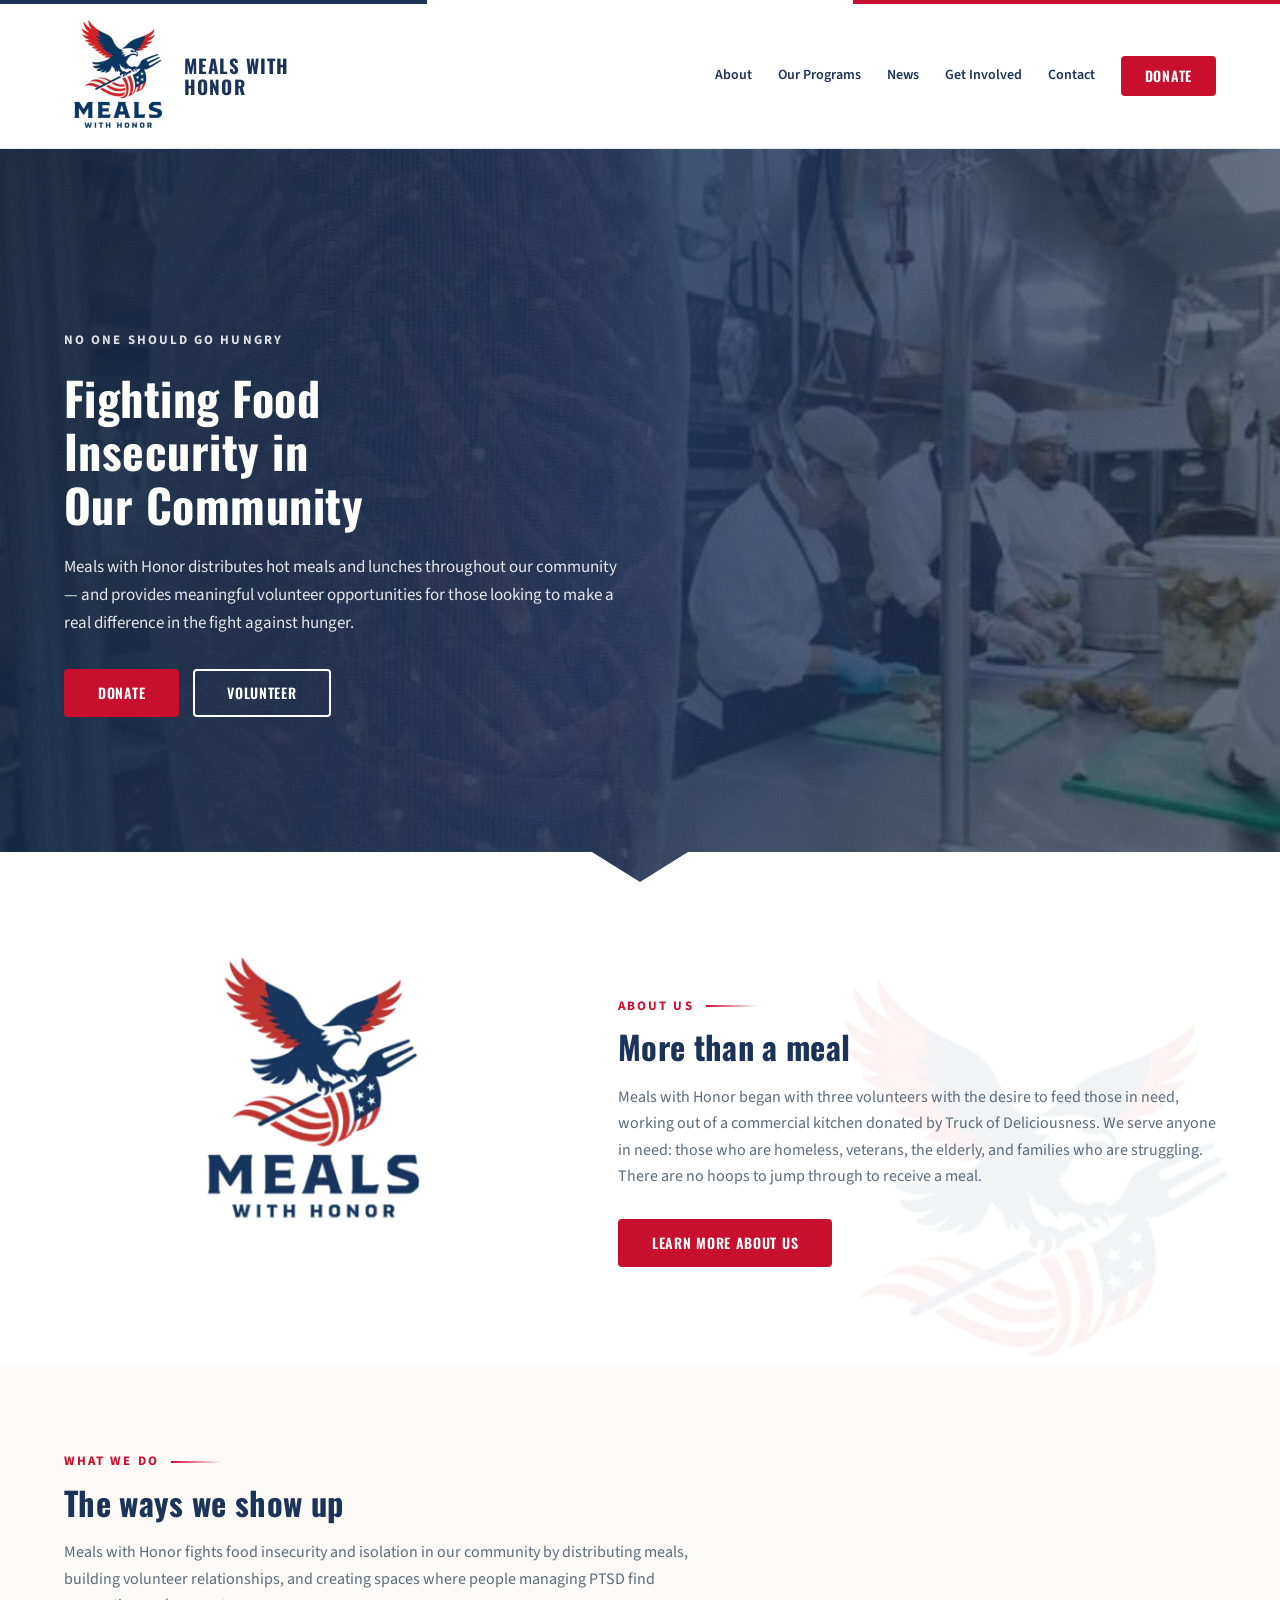
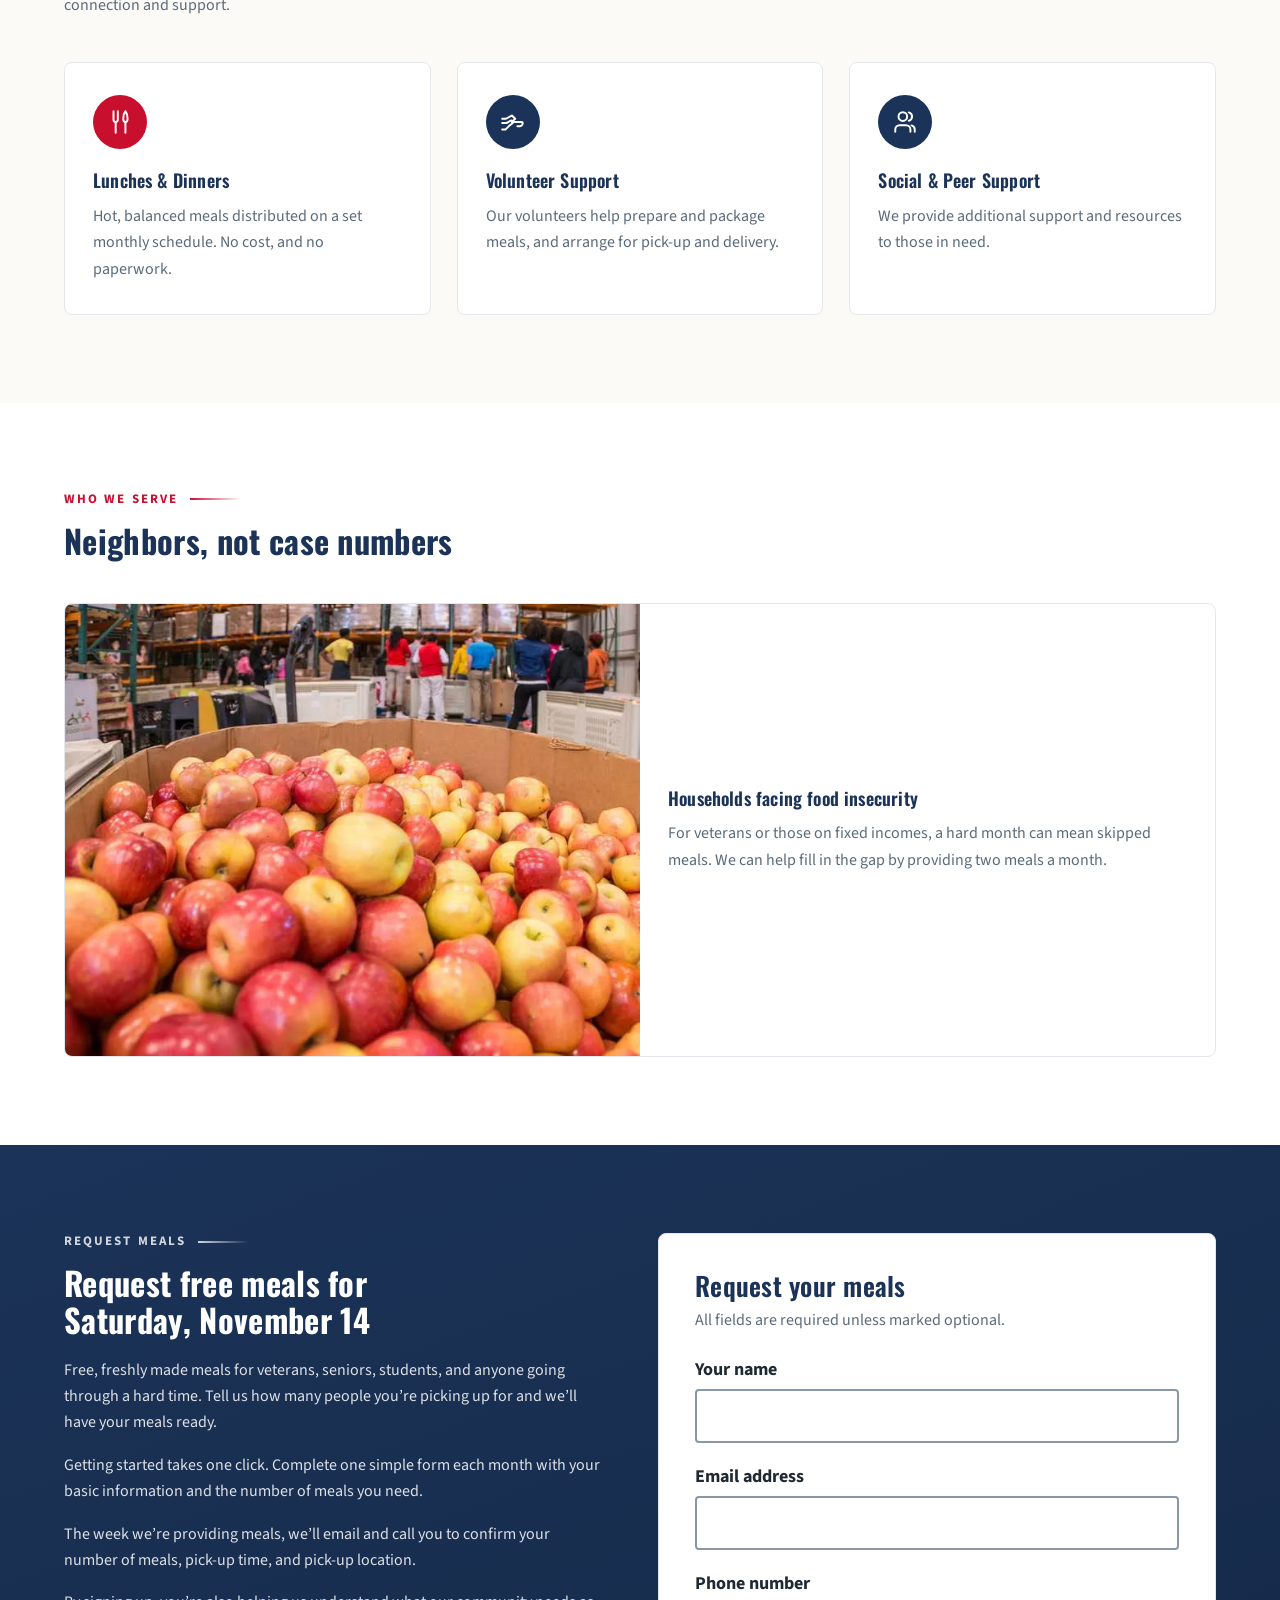
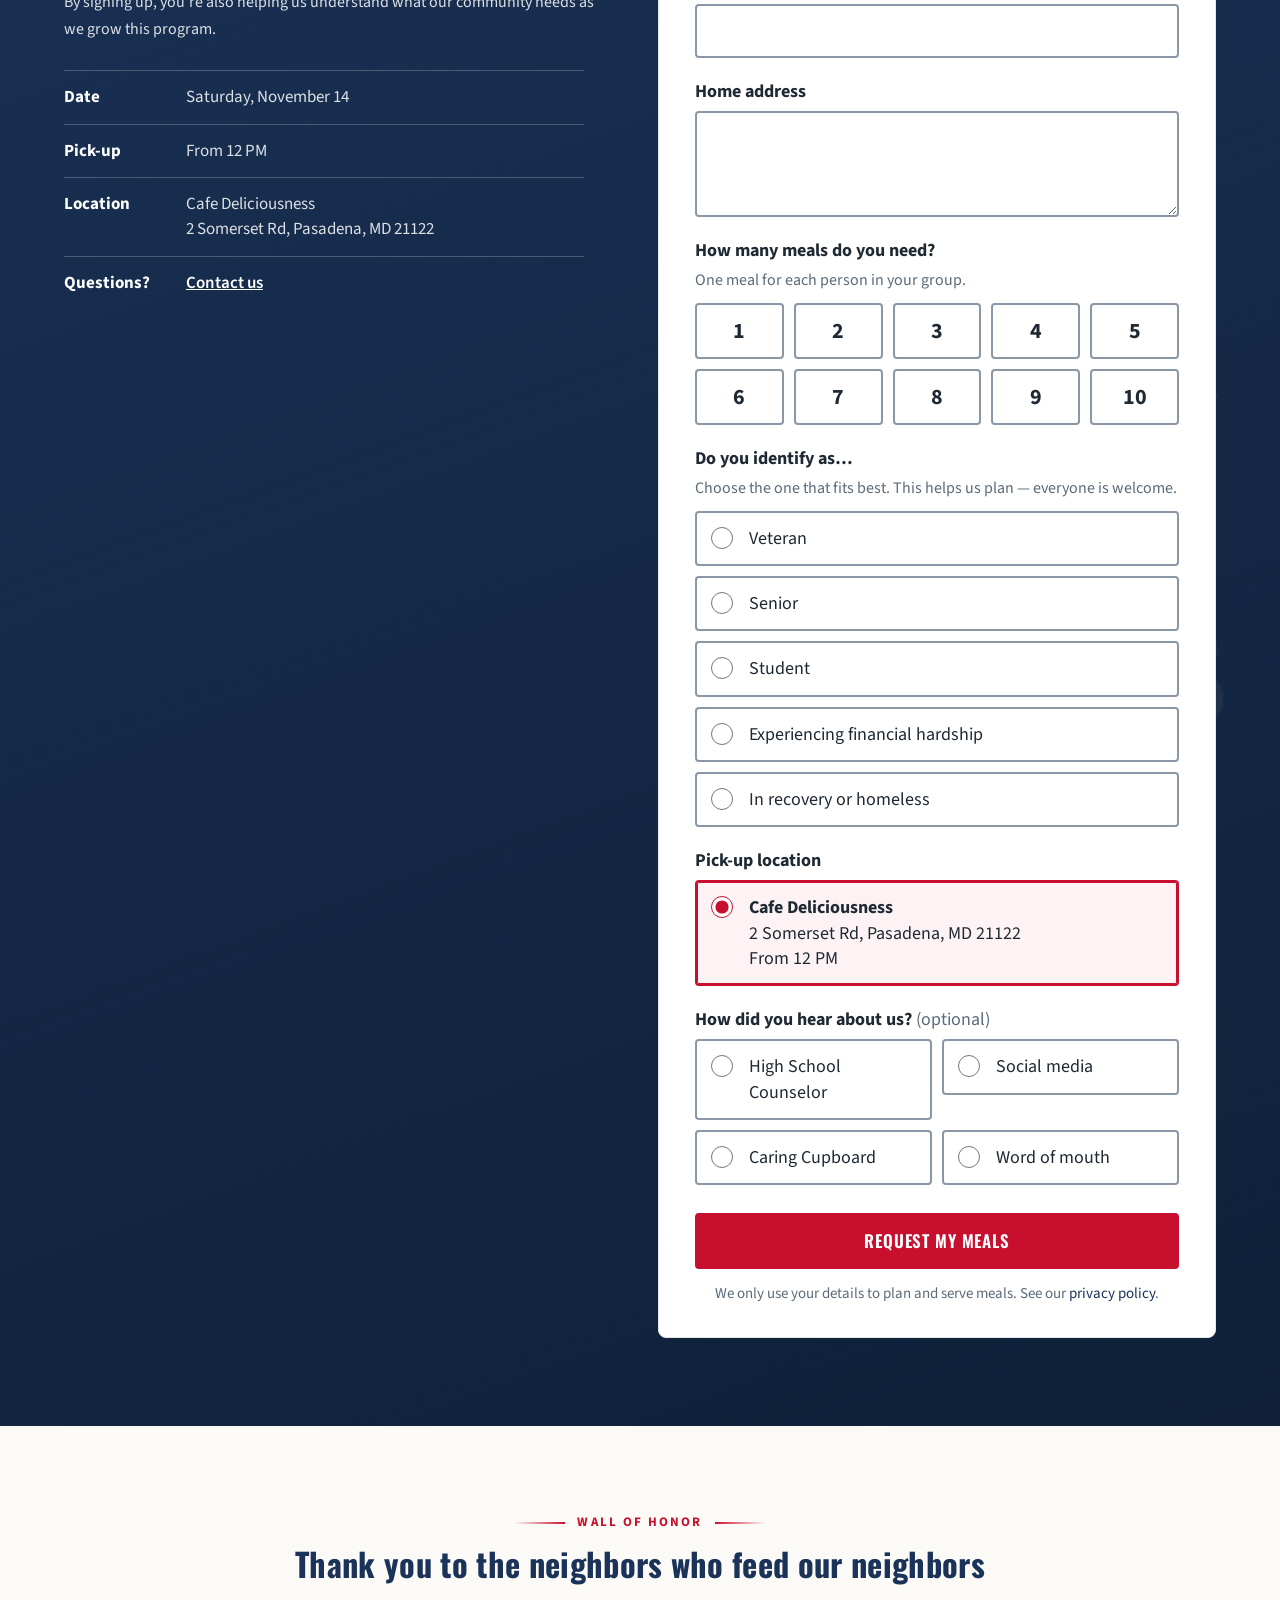
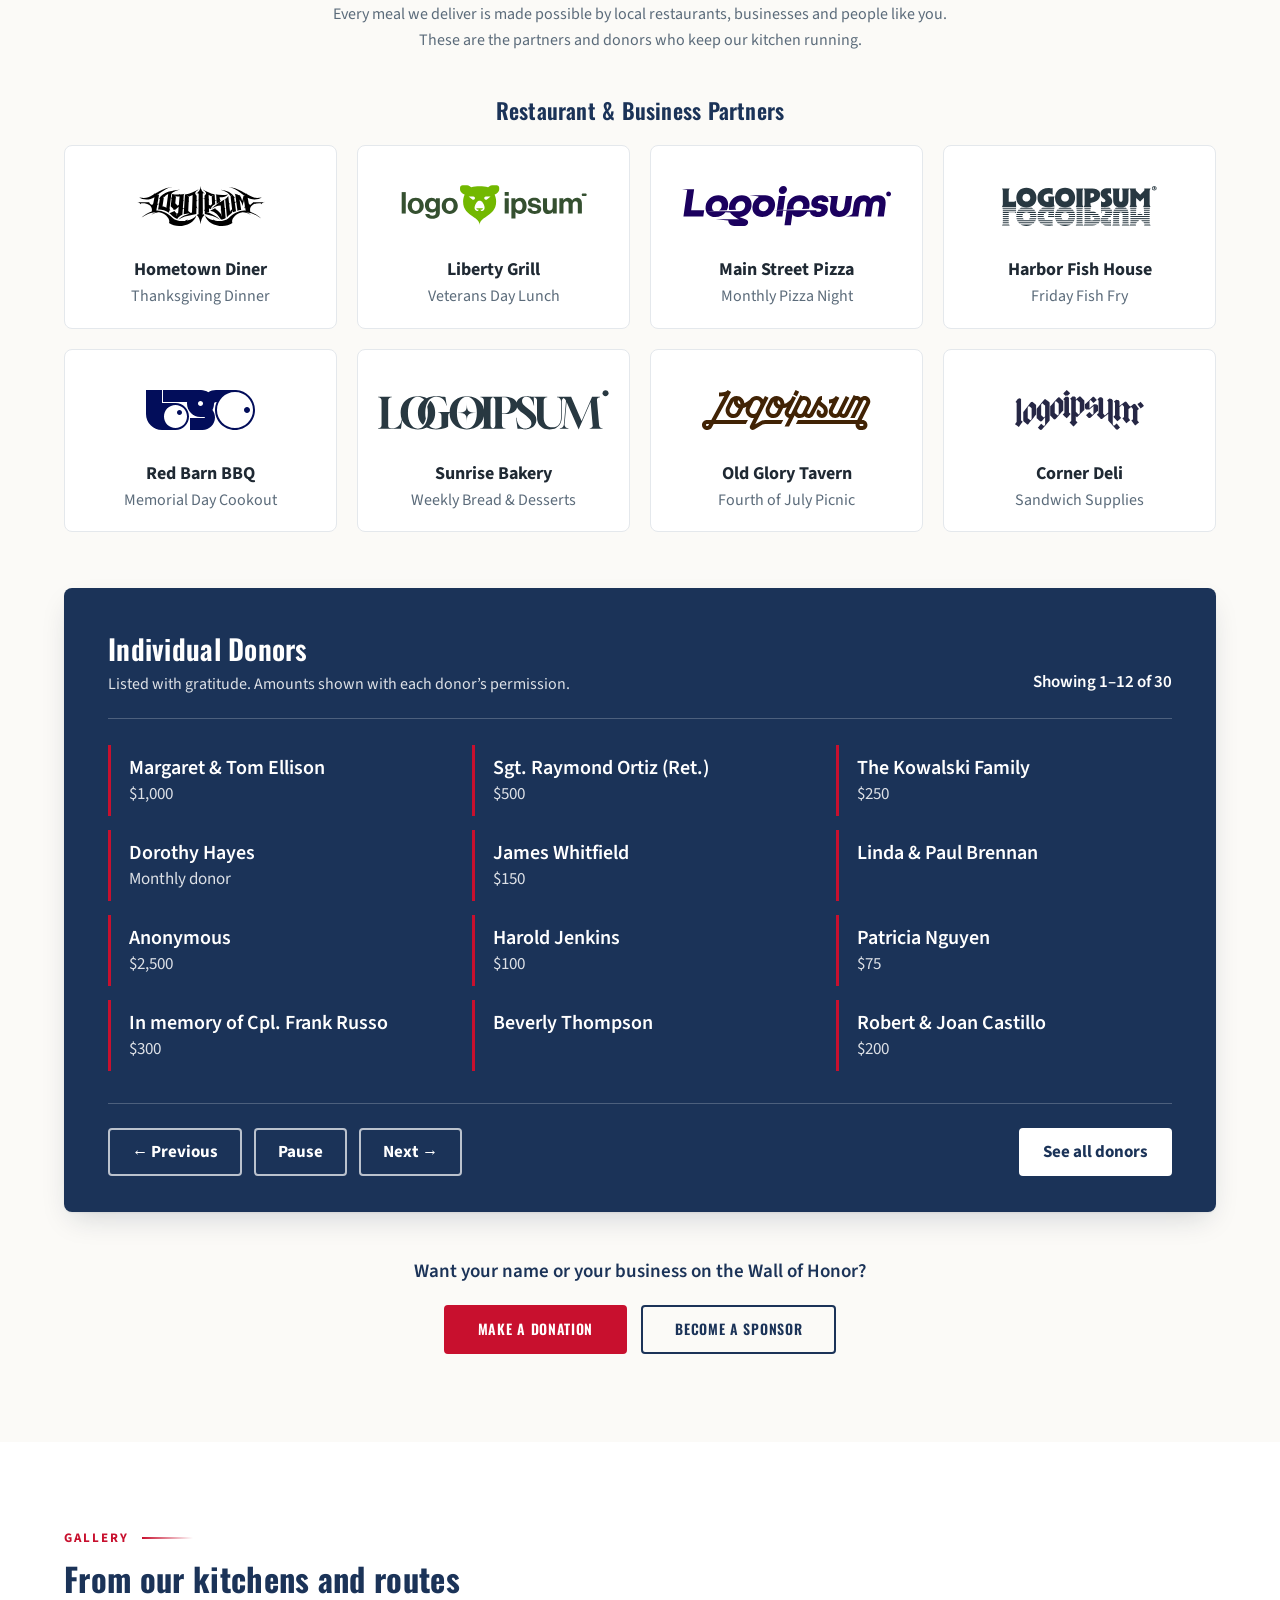
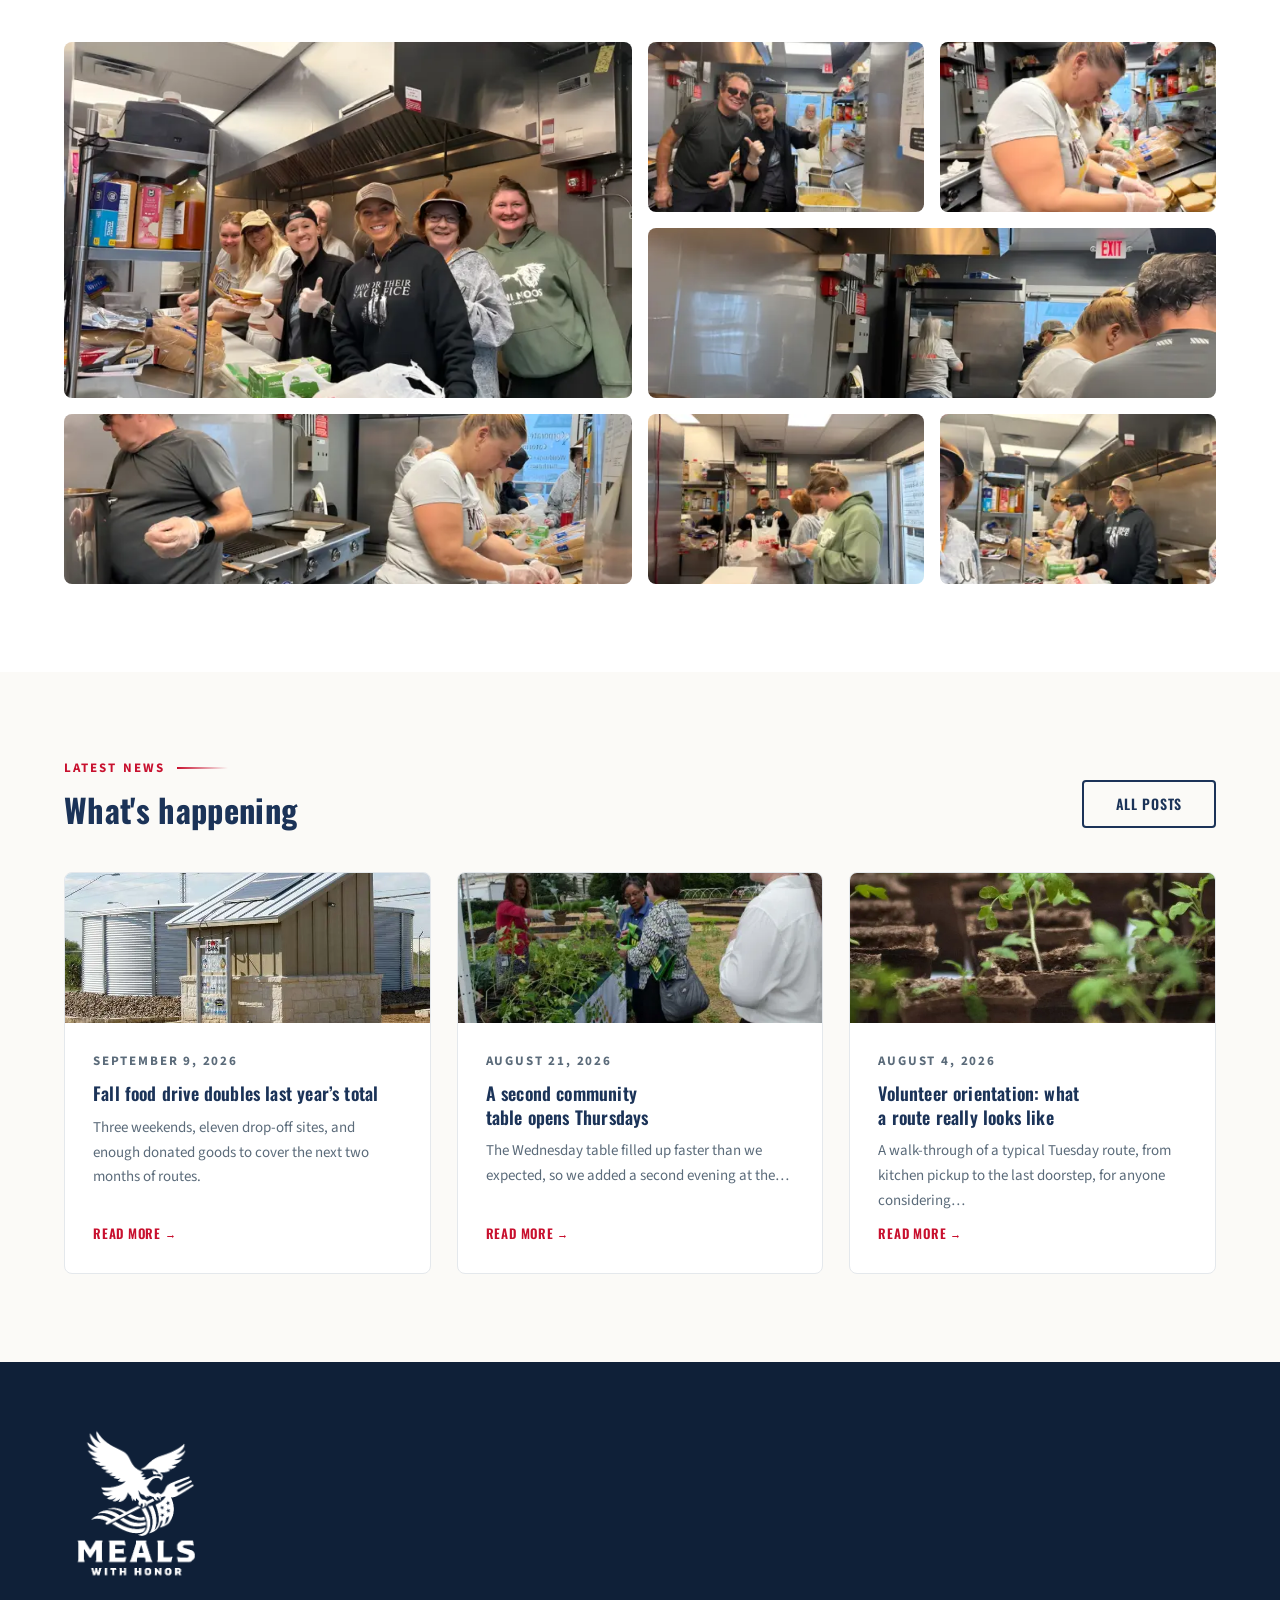
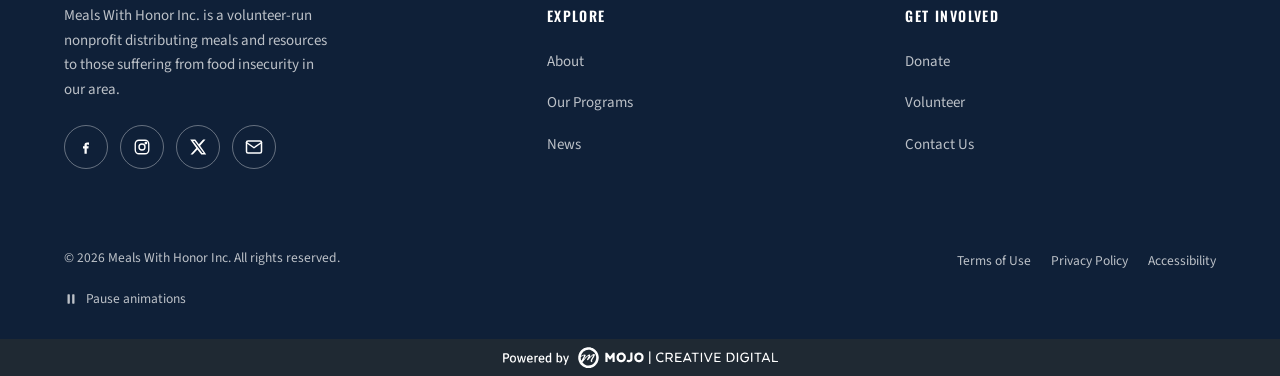
==== commit 7353b816: "Update site to V4 (footer social links, counselor label) Co-Authored-By: Claude Sonnet 5.5 <noreply@" ====
--- a/index.html
+++ b/index.html
@@ -236,7 +236,7 @@
 			<fieldset class="mwh-vol__field mwh-vol__fieldset" id="meal-heard" aria-describedby="meal-heard-err" data-check="choice">
 				<legend class="mwh-vol__label">How did you hear about us? <span class="mwh-vol__optional">(optional)</span></legend>
 				<div class="mwh-vol__options mwh-vol__options--2">
-					<label class="mwh-vol__option"><input type="radio" name="entry.200319680" value="NHS counselor"><span>NHS counselor</span></label>
+					<label class="mwh-vol__option"><input type="radio" name="entry.200319680" value="NHS counselor"><span>High School Counselor</span></label>
 					<label class="mwh-vol__option"><input type="radio" name="entry.200319680" value="Social media"><span>Social media</span></label>
 					<label class="mwh-vol__option"><input type="radio" name="entry.200319680" value="Caring Cupboard"><span>Caring Cupboard</span></label>
 					<label class="mwh-vol__option"><input type="radio" name="entry.200319680" value="Word of mouth"><span>Word of mouth</span></label>
@@ -416,11 +416,11 @@
 							<div class="mwh-social">
 												<a aria-hidden="true"><svg aria-hidden="true" focusable="false" xmlns="http://www.w3.org/2000/svg" width="24" height="24" viewbox="0 0 24 24" fill="currentColor"><path d="M13.5 9H16V6h-2.5C11 6 10 7.2 10 9.2V11H8v3h2v7h3v-7h2.2l.3-3H13v-1.3c0-.7.3-1.7 1.5-1.7Z" />
 </svg></a>
-														<a aria-hidden="true"><svg aria-hidden="true" focusable="false" xmlns="http://www.w3.org/2000/svg" width="24" height="24" viewbox="0 0 24 24" fill="none" stroke="currentColor" stroke-width="1.8"><rect x="3" y="3" width="18" height="18" rx="5" />
+														<a href="https://www.instagram.com/mealswithhonor/" target="_blank" rel="noopener" aria-label="Instagram (opens in a new tab)"><svg aria-hidden="true" focusable="false" xmlns="http://www.w3.org/2000/svg" width="24" height="24" viewbox="0 0 24 24" fill="none" stroke="currentColor" stroke-width="1.8"><rect x="3" y="3" width="18" height="18" rx="5" />
   <circle cx="12" cy="12" r="4" />
   <circle cx="17.2" cy="6.8" r="1" />
 </svg></a>
-														<a aria-hidden="true"><svg aria-hidden="true" focusable="false" xmlns="http://www.w3.org/2000/svg" width="24" height="24" viewbox="0 0 24 24" fill="currentColor"><path d="M18.9 2H22l-7.2 8.2L23 22h-6.6l-5.2-6.8L5 22H2l7.7-8.8L1.6 2h6.8l4.7 6.2Zm-1.2 18h1.8L7.4 4H5.5Z" />
+														<a href="https://x.com/mealswithhonor" target="_blank" rel="noopener" aria-label="X (opens in a new tab)"><svg aria-hidden="true" focusable="false" xmlns="http://www.w3.org/2000/svg" width="24" height="24" viewbox="0 0 24 24" fill="currentColor"><path d="M18.9 2H22l-7.2 8.2L23 22h-6.6l-5.2-6.8L5 22H2l7.7-8.8L1.6 2h6.8l4.7 6.2Zm-1.2 18h1.8L7.4 4H5.5Z" />
 </svg></a>
 													<a href="mailto:info@mealswithhonorinc.com"
 														aria-label="Email">
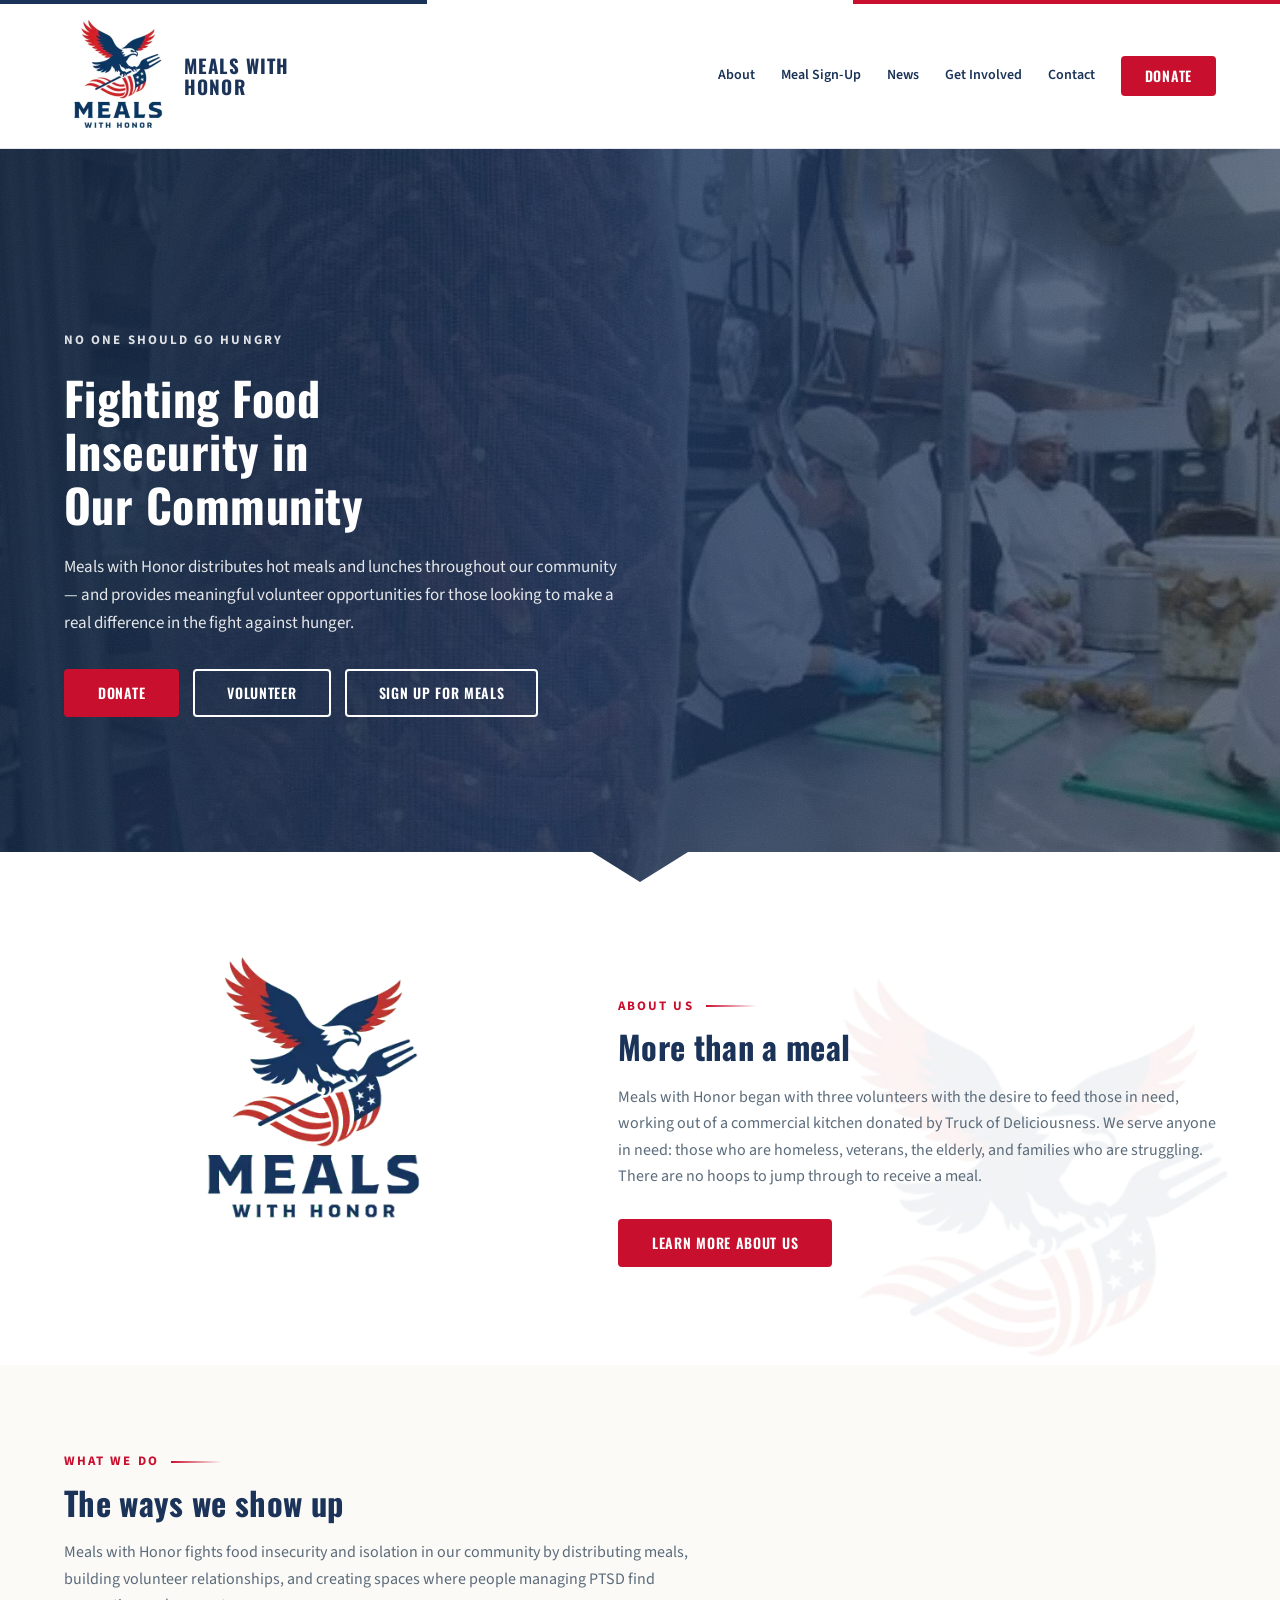
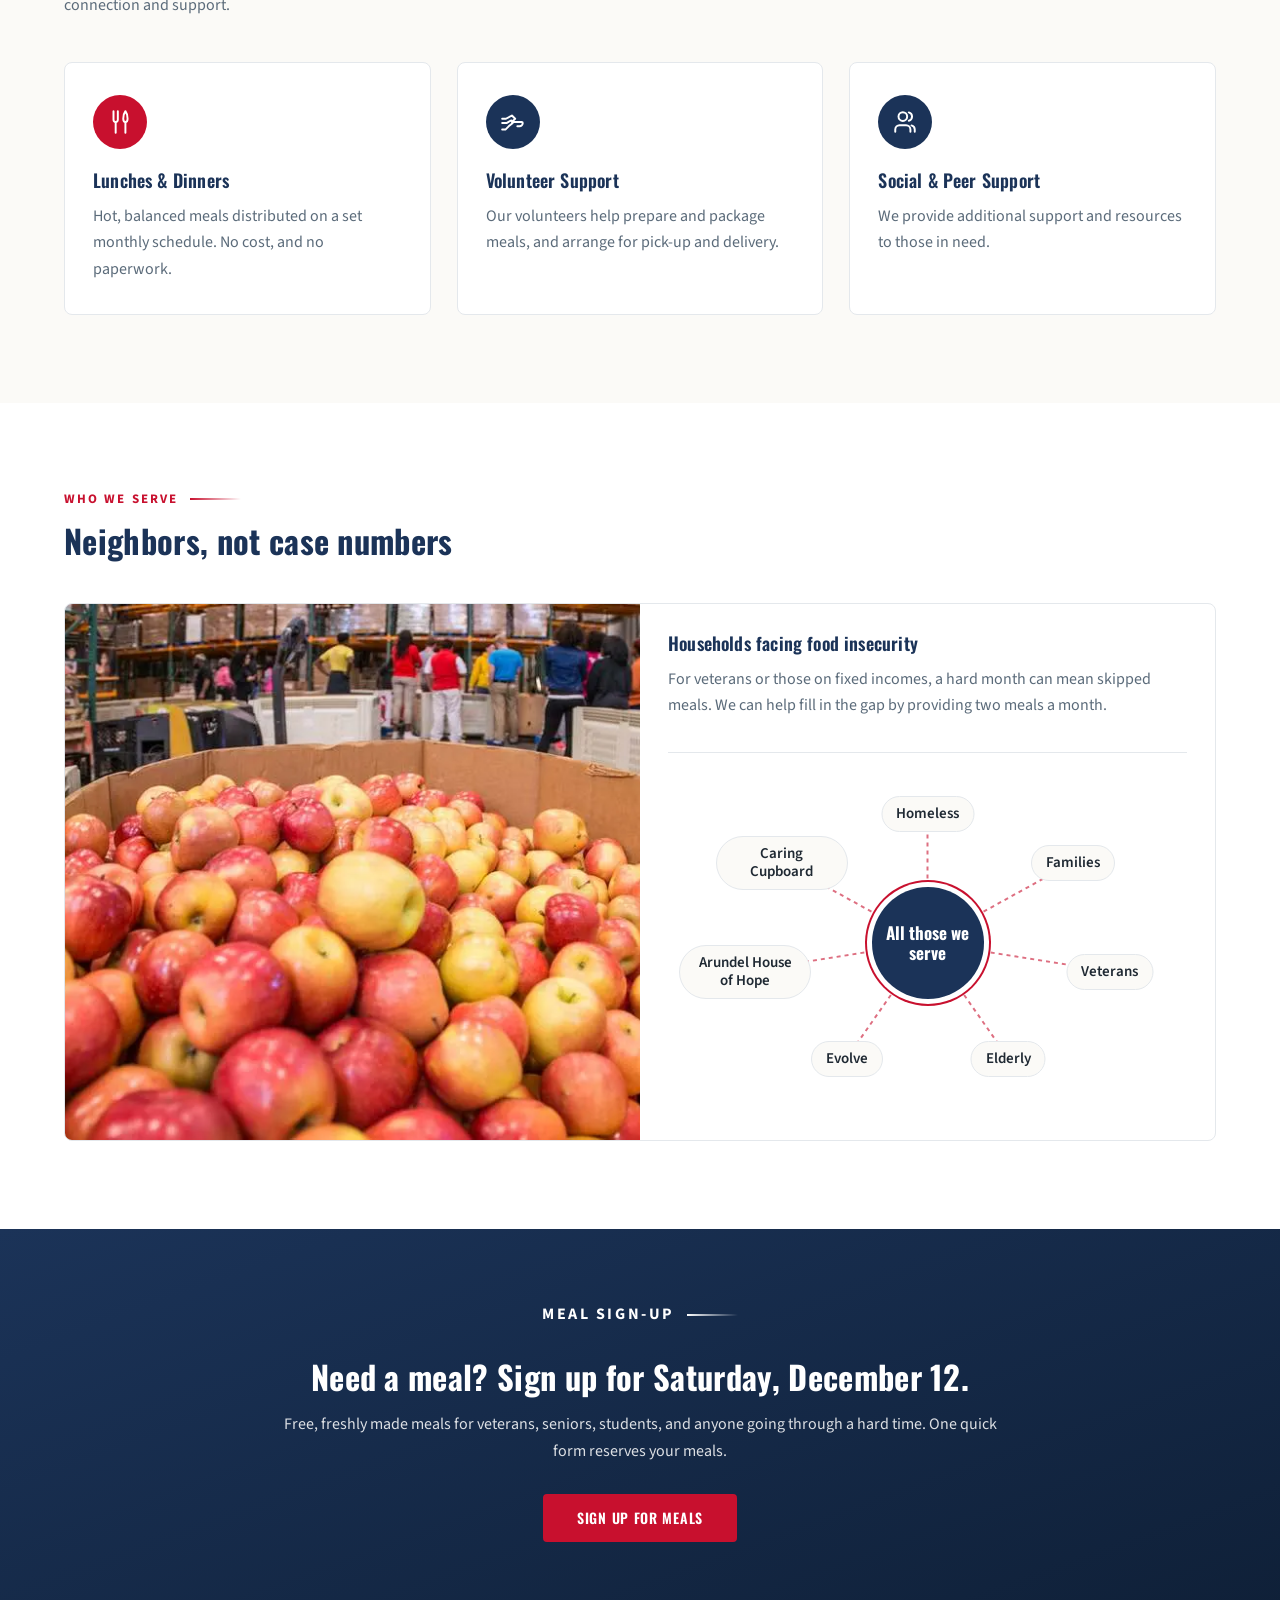
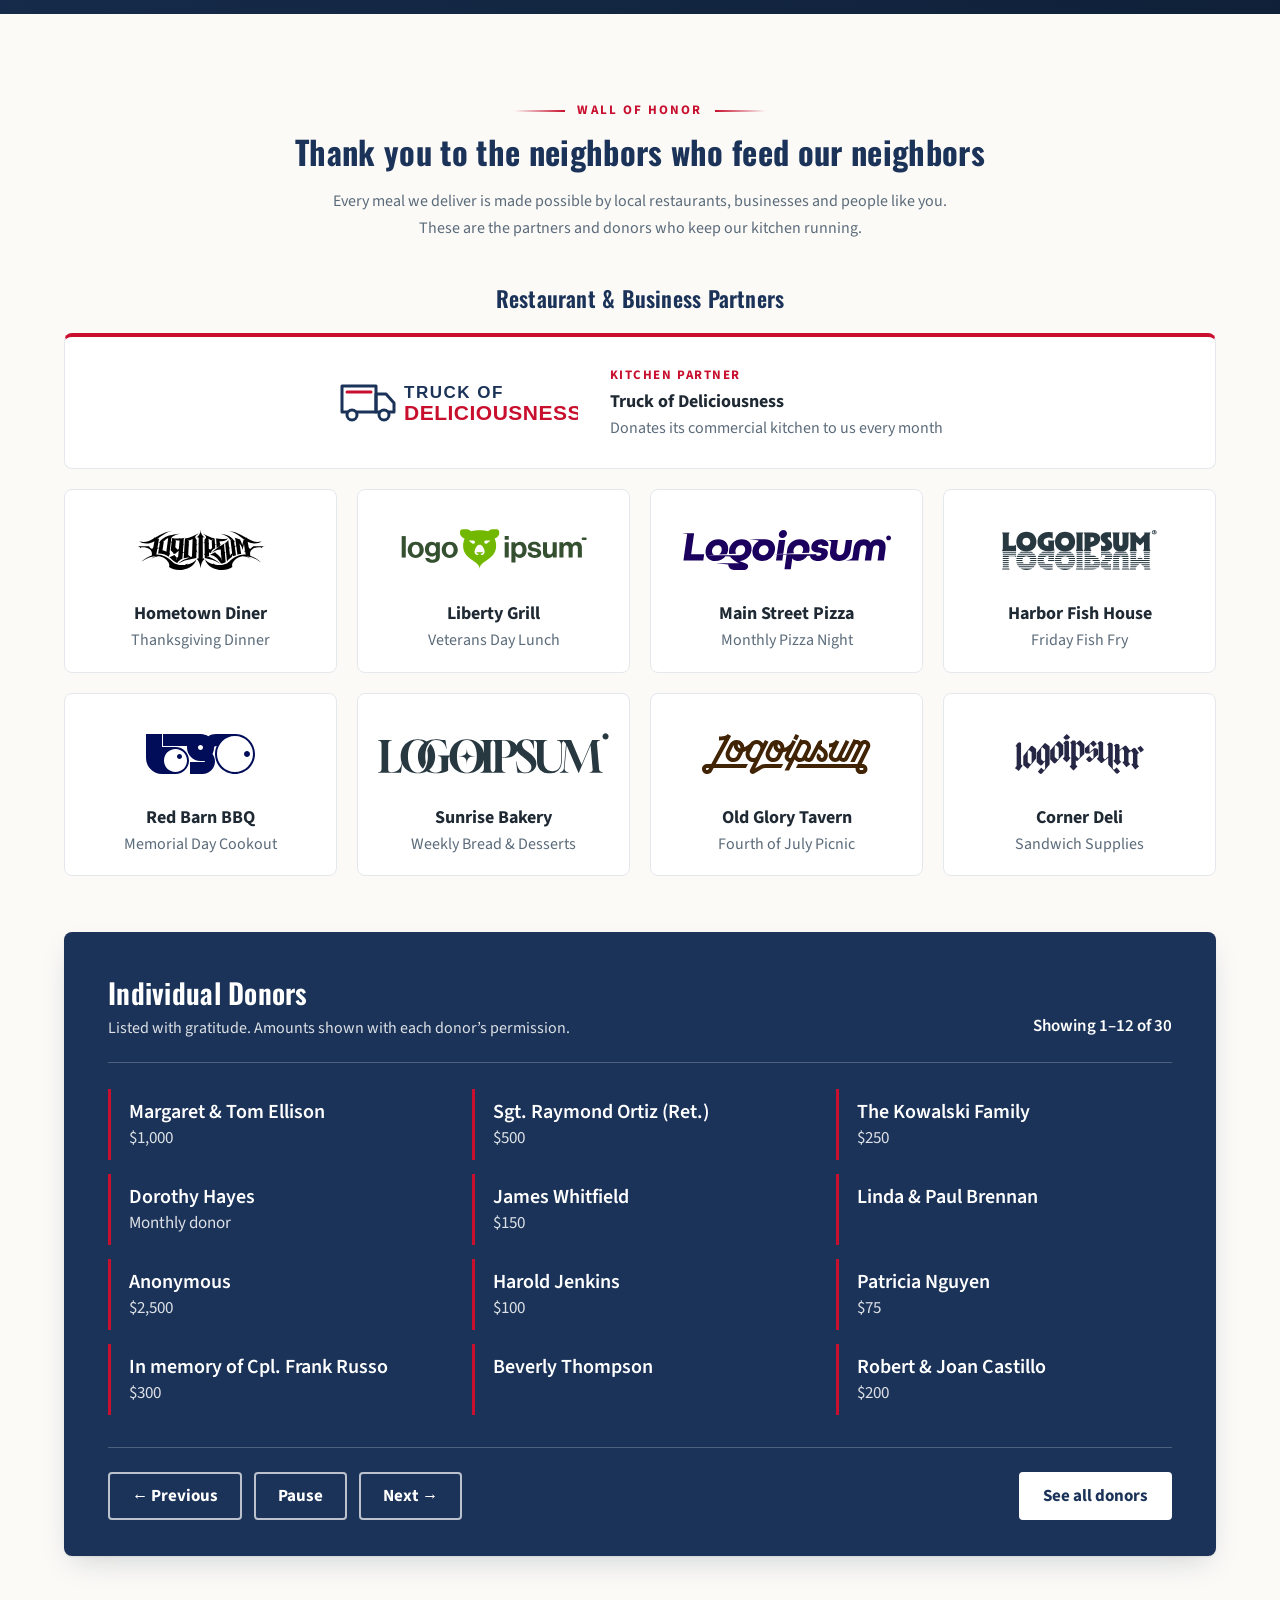
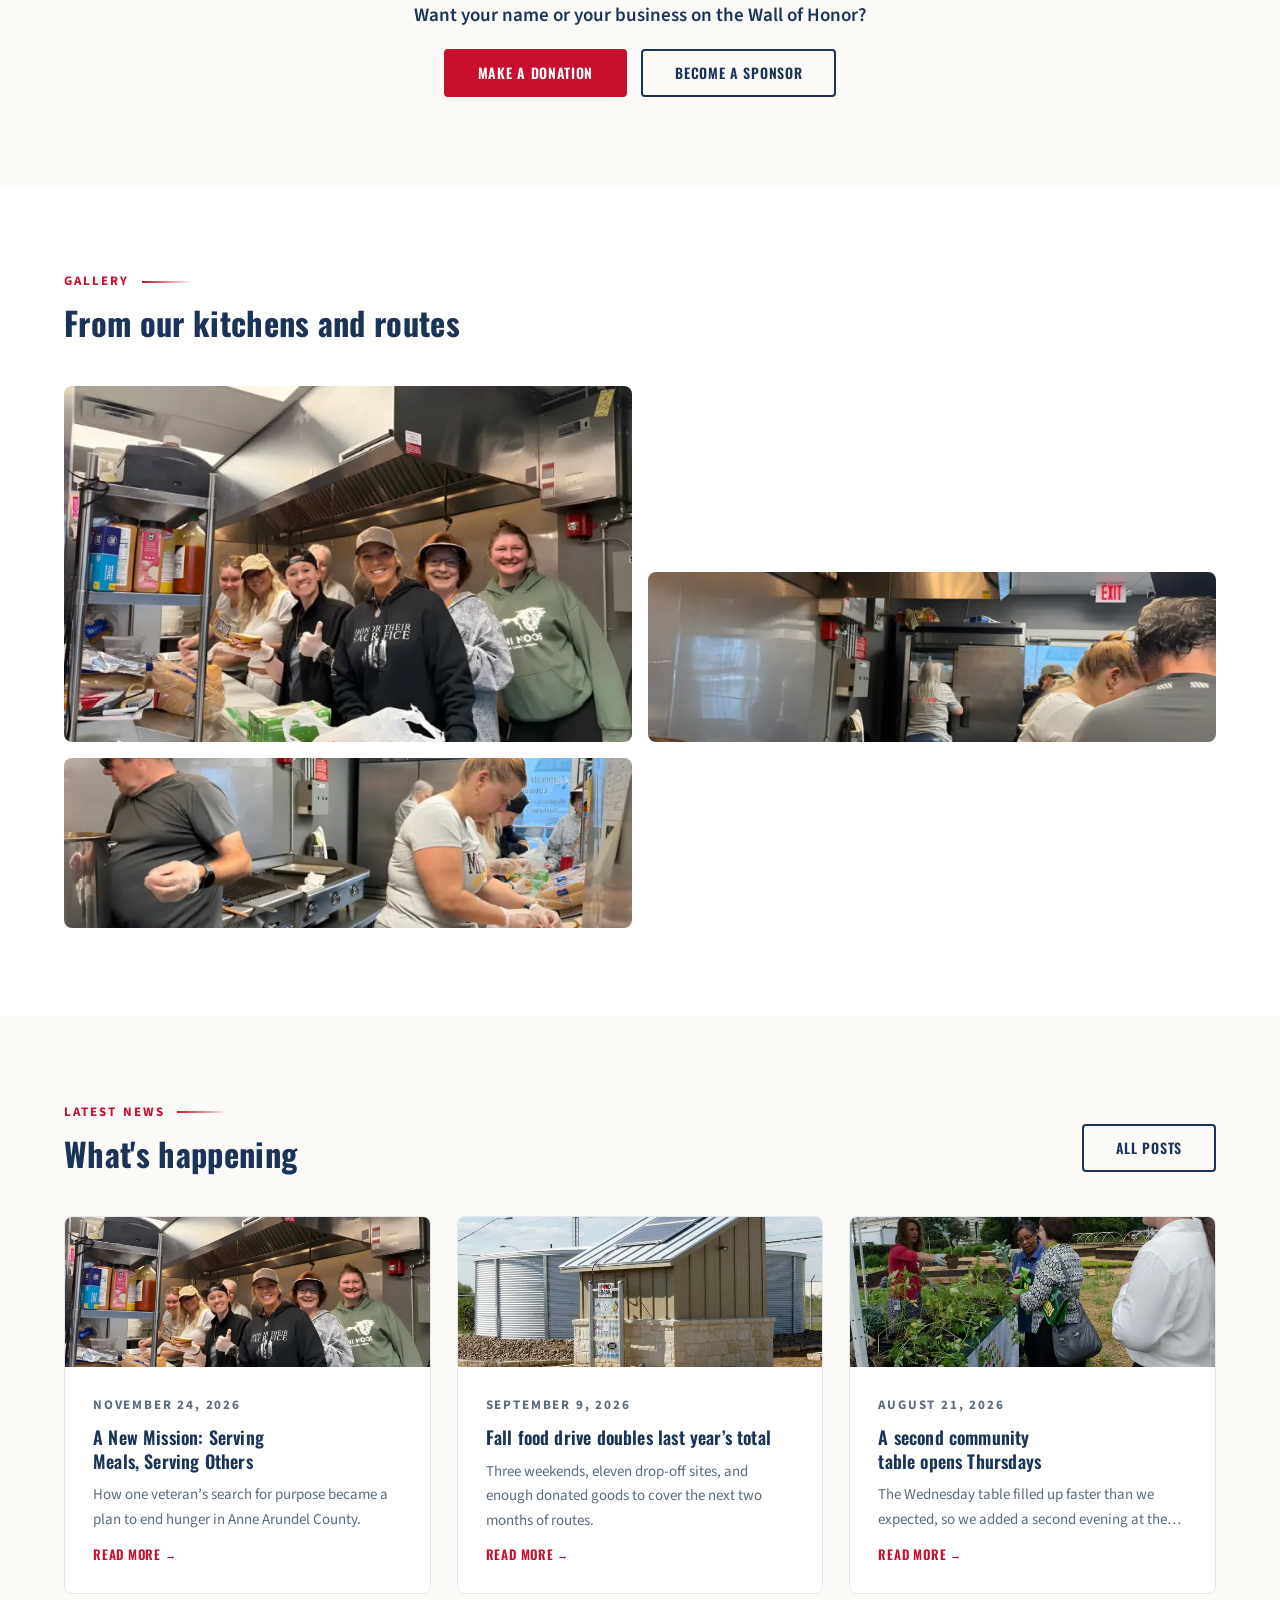
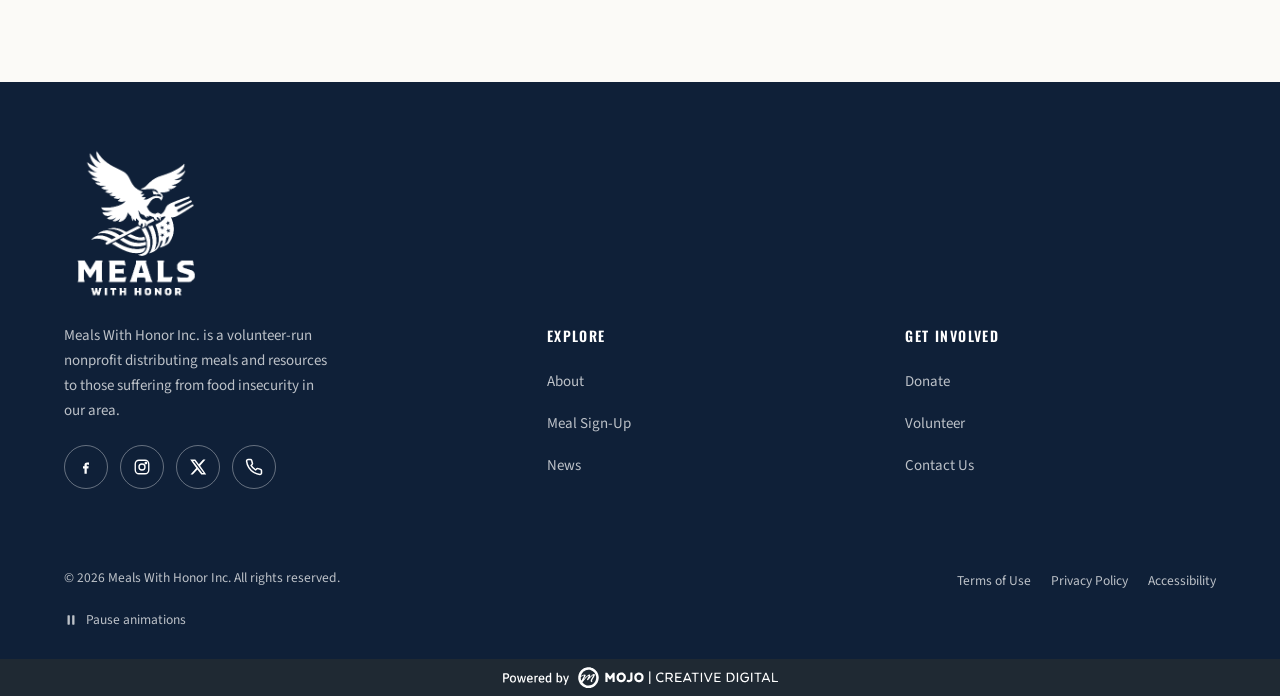
==== commit c86726c5: "Update site to V6 (Meal Sign-Up page, new news post, contact and copy updates) Co-Authored-By: Claud" ====
--- a/index.html
+++ b/index.html
@@ -51,7 +51,6 @@
 <link rel="icon" href="images/favicon-512-32x32.png" sizes="32x32" />
 <link rel="icon" href="images/favicon-512-192x192.png" sizes="192x192" />
 <link rel="apple-touch-icon" href="images/favicon-512-180x180.png" />
-<link rel='stylesheet' href='css/volunteer-form.css' media='all' />
 </head>
 
 <body class="home wp-singular page-template-default page page-id-11 wp-custom-logo wp-embed-responsive wp-theme-meals-with-honor elementor-default elementor-kit-15 elementor-page elementor-page-11">
@@ -72,7 +71,7 @@
 			</button>
 
 			<nav class="mwh-nav" id="primaryNav" aria-label="Primary">
-				<a href="about.html">About</a><a href="programs.html">Our Programs</a><a href="news.html">News</a><a href="get-involved.html">Get Involved</a><a href="contact.html">Contact</a><a href="get-involved.html#donate" class="mwh-btn mwh-btn-red mwh-btn--sm">Donate</a>			</nav>
+				<a href="about.html">About</a><a href="programs.html">Meal Sign-Up</a><a href="news.html">News</a><a href="get-involved.html">Get Involved</a><a href="contact.html">Contact</a><a href="get-involved.html#donate" class="mwh-btn mwh-btn-red mwh-btn--sm">Donate</a>			</nav>
 			</div>
 </header>
 
@@ -92,7 +91,7 @@
 			
 			<div class="mwh-hero__inner">
 				<p class="mwh-kicker">No One Should Go Hungry</p><h1 class="mwh-hero-heading">Fighting Food Insecurity in Our Community</h1><p class="mwh-hero__copy">
-Meals with Honor distributes hot meals and lunches throughout our community — and provides meaningful volunteer opportunities for those looking to make a real difference in the fight against hunger. </p><div class="mwh-btn-row"><a class="mwh-btn mwh-btn-red" href="get-involved.html#donate">Donate</a><a class="mwh-btn mwh-btn-outline-white" href="get-involved.html#volunteer">Volunteer</a></div>			</div>
+Meals with Honor distributes hot meals and lunches throughout our community — and provides meaningful volunteer opportunities for those looking to make a real difference in the fight against hunger. </p><div class="mwh-btn-row"><a class="mwh-btn mwh-btn-red" href="get-involved.html#donate">Donate</a><a class="mwh-btn mwh-btn-outline-white" href="get-involved.html#volunteer">Volunteer</a><a class="mwh-btn mwh-btn-outline-white" href="programs.html#request-meals">Sign Up for Meals</a></div>			</div>
 
 								<a class="mwh-hero__cue" href="#about-us"><span class="mwh-sr">Scroll to the next section</span></a>
 						</section>
@@ -125,138 +124,15 @@
 		<div class="elementor-element elementor-element-c977ed4 e-con-full e-flex e-con e-parent" data-id="c977ed4" data-element_type="container" data-e-type="container">
 				<div class="elementor-element elementor-element-87565f8 elementor-widget elementor-widget-mwh-cards mwh-band-widget" data-id="87565f8" data-element_type="widget" data-e-type="widget" data-widget_type="mwh-cards.default">
 				<div class="elementor-widget-container">
-					<section class="mwh-section" id="who-we-serve"><div class="mwh-wrap"><div class="mwh-section-head"><p class="mwh-kicker">Who We Serve</p><h2 class="mwh-heading">Neighbors, not case numbers</h2></div><div class="mwh-who-single"><article class="mwh-card mwh-card--media"><img width="700" height="550" src="images/who-we-serve-food-insecurity-jpg.webp" class="attachment-mwh-card-media size-mwh-card-media" alt="A large bin of fresh apples in a food bank warehouse, with volunteers in the background" loading="lazy" decoding="async" srcset="images/who-we-serve-food-insecurity-jpg.webp 700w, images/who-we-serve-food-insecurity-300x236-jpg.webp 300w, images/who-we-serve-food-insecurity-305x240-jpg.webp 305w" sizes="auto, (max-width: 700px) 100vw, 700px" /><div class="mwh-card__body"><h3 class="mwh-card-heading">Households facing food insecurity</h3><p class="mwh-copy">For veterans or those on fixed incomes, a hard month can mean skipped meals. We can help fill in the gap by providing two meals a month.</p></div></article></div></div></section>				</div>
+					<section class="mwh-section" id="who-we-serve"><div class="mwh-wrap"><div class="mwh-section-head"><p class="mwh-kicker">Who We Serve</p><h2 class="mwh-heading">Neighbors, not case numbers</h2></div><div class="mwh-who-single"><article class="mwh-card mwh-card--media"><img width="700" height="550" src="images/who-we-serve-food-insecurity-jpg.webp" class="attachment-mwh-card-media size-mwh-card-media" alt="A large bin of fresh apples in a food bank warehouse, with volunteers in the background" loading="lazy" decoding="async" srcset="images/who-we-serve-food-insecurity-jpg.webp 700w, images/who-we-serve-food-insecurity-300x236-jpg.webp 300w, images/who-we-serve-food-insecurity-305x240-jpg.webp 305w" sizes="auto, (max-width: 700px) 100vw, 700px" /><div class="mwh-card__body"><h3 class="mwh-card-heading">Households facing food insecurity</h3><p class="mwh-copy">For veterans or those on fixed incomes, a hard month can mean skipped meals. We can help fill in the gap by providing two meals a month.</p><div class="mwh-mindmap"><svg class="mwh-mindmap__lines" viewBox="0 0 100 100" preserveAspectRatio="none" aria-hidden="true" focusable="false"><line x1="50" y1="50" x2="50.0" y2="12.0"/><line x1="50" y1="50" x2="78.1" y2="26.3"/><line x1="50" y1="50" x2="85.1" y2="58.5"/><line x1="50" y1="50" x2="65.6" y2="84.2"/><line x1="50" y1="50" x2="34.4" y2="84.2"/><line x1="50" y1="50" x2="14.9" y2="58.5"/><line x1="50" y1="50" x2="21.9" y2="26.3"/></svg><p class="mwh-mindmap__hub" id="who-we-serve-hub">All those we serve</p><ul class="mwh-mindmap__nodes" role="list" aria-labelledby="who-we-serve-hub"><li style="--x:50.0%;--y:12.0%">Homeless</li><li style="--x:78.1%;--y:26.3%">Families</li><li style="--x:85.1%;--y:58.5%">Veterans</li><li style="--x:65.6%;--y:84.2%">Elderly</li><li style="--x:34.4%;--y:84.2%">Evolve</li><li style="--x:14.9%;--y:58.5%">Arundel House of Hope</li><li style="--x:21.9%;--y:26.3%">Caring Cupboard</li></ul></div></div></article></div></div></section>				</div>
 				</div>
 				</div>
 		<div class="elementor-element elementor-element-9d91a1b e-con-full e-flex e-con e-parent" data-id="9d91a1b" data-element_type="container" data-e-type="container">
 				<div class="elementor-element elementor-element-33b2b1a elementor-widget elementor-widget-mwh-split mwh-band-widget" data-id="33b2b1a" data-element_type="widget" data-e-type="widget" data-widget_type="mwh-split.default">
 				<div class="elementor-widget-container">
-					<!-- ============ Meal request form (added for ColorMocks) ============
-     Fields mirror the Google Form "Meals With Honor Meal Request 11/14 Service":
-     https://docs.google.com/forms/d/e/1FAIpQLSdp-fOei3UhT4YKvGAPGx7rQzF2zdRsfnjTpsiVfMOTFHp8oA/viewform
-     Input names are that form's entry IDs and option values match its options
-     exactly, so it can post straight to Google (see js/volunteer-forms.js). -->
-<section class="mwh-section mwh-section--navy mwh-vol mwh-meal" id="request-meals" aria-labelledby="meal-heading"><div class="mwh-wrap mwh-split">
-	<div class="mwh-split__main mwh-vol__intro">
-		<p class="mwh-kicker">Request Meals</p>
-		<h2 class="mwh-heading" id="meal-heading">Request free meals for Saturday, November 14</h2>
-		<div class="mwh-prose">
-			<p>Free, freshly made meals for veterans, seniors, students, and anyone going through a hard time. Tell us how many people you&rsquo;re picking up for and we&rsquo;ll have your meals ready.</p>
-			<p>Getting started takes one click. Complete one simple form each month with your basic information and the number of meals you need.</p><p>The week we&rsquo;re providing meals, we&rsquo;ll email and call you to confirm your number of meals, pick-up time, and pick-up location.</p><p>By signing up, you&rsquo;re also helping us understand what our community needs as we grow this program.</p>
-		</div>
-		<ul class="mwh-vol__facts" role="list">
-			<li><span class="mwh-vol__fact-label">Date</span><span class="mwh-vol__fact-value">Saturday, November 14</span></li>
-			<li><span class="mwh-vol__fact-label">Pick-up</span><span class="mwh-vol__fact-value">From 12 PM</span></li>
-			<li><span class="mwh-vol__fact-label">Location</span><span class="mwh-vol__fact-value">Cafe Deliciousness<br>2 Somerset Rd, Pasadena, MD 21122</span></li>
-			<li><span class="mwh-vol__fact-label">Questions?</span><span class="mwh-vol__fact-value"><a href="contact.html">Contact us</a></span></li>
-		</ul>
-	</div>
-
-	<div class="mwh-split__aside mwh-vol__card">
-		<form class="mwh-vol__form" data-vol-form novalidate
-		      action="https://docs.google.com/forms/d/e/1FAIpQLSdp-fOei3UhT4YKvGAPGx7rQzF2zdRsfnjTpsiVfMOTFHp8oA/formResponse" method="post">
-			<h3 class="mwh-vol__form-title">Request your meals</h3>
-			<p class="mwh-vol__req-note">All fields are required unless marked optional.</p>
-
-			<div class="mwh-vol__errors" data-vol-errors tabindex="-1" hidden>
-				<p class="mwh-vol__errors-title">Please fix the following:</p>
-				<ul role="list" data-vol-error-list></ul>
-			</div>
-
-			<div class="mwh-vol__field">
-				<label class="mwh-vol__label" for="meal-name">Your name</label>
-				<input class="mwh-vol__input" type="text" id="meal-name" name="entry.466793130" autocomplete="name" aria-describedby="meal-name-err"
-				       data-check="text" data-required data-msg-required="Please enter your name.">
-				<p class="mwh-vol__err" id="meal-name-err" data-err-for="meal-name"></p>
-			</div>
-
-			<div class="mwh-vol__field">
-				<label class="mwh-vol__label" for="meal-email">Email address</label>
-				<input class="mwh-vol__input" type="email" id="meal-email" name="entry.1857913554" autocomplete="email" inputmode="email" aria-describedby="meal-email-err"
-				       data-check="email" data-required data-msg-required="Please enter your email address." data-msg-invalid="Please check your email address &mdash; it should look like name@example.com.">
-				<p class="mwh-vol__err" id="meal-email-err" data-err-for="meal-email"></p>
-			</div>
-
-			<div class="mwh-vol__field">
-				<label class="mwh-vol__label" for="meal-phone">Phone number</label>
-				<input class="mwh-vol__input" type="tel" id="meal-phone" name="entry.313533026" autocomplete="tel" inputmode="tel" aria-describedby="meal-phone-err"
-				       data-check="phone" data-required data-msg-required="Please enter your phone number." data-msg-invalid="Please enter a 10-digit phone number, like 410-555-0123.">
-				<p class="mwh-vol__err" id="meal-phone-err" data-err-for="meal-phone"></p>
-			</div>
-
-			<div class="mwh-vol__field">
-				<label class="mwh-vol__label" for="meal-address">Home address</label>
-				<textarea class="mwh-vol__input mwh-vol__textarea" id="meal-address" name="entry.632550464" rows="3" autocomplete="street-address" aria-describedby="meal-address-err"
-				          data-check="text" data-required data-msg-required="Please enter your address."></textarea>
-				<p class="mwh-vol__err" id="meal-address-err" data-err-for="meal-address"></p>
-			</div>
-
-			<fieldset class="mwh-vol__field mwh-vol__fieldset" id="meal-count" aria-describedby="meal-count-hint meal-count-err"
-			          data-check="choice" data-required data-msg-required="Please choose how many meals you need.">
-				<legend class="mwh-vol__label">How many meals do you need?</legend>
-				<p class="mwh-vol__hint mwh-vol__hint--top" id="meal-count-hint">One meal for each person in your group.</p>
-				<div class="mwh-vol__counts">
-					<label class="mwh-vol__count"><input type="radio" name="entry.193247990" value="1" data-label="1 meal"><span>1</span></label>
-					<label class="mwh-vol__count"><input type="radio" name="entry.193247990" value="2" data-label="2 meals"><span>2</span></label>
-					<label class="mwh-vol__count"><input type="radio" name="entry.193247990" value="3" data-label="3 meals"><span>3</span></label>
-					<label class="mwh-vol__count"><input type="radio" name="entry.193247990" value="4" data-label="4 meals"><span>4</span></label>
-					<label class="mwh-vol__count"><input type="radio" name="entry.193247990" value="5" data-label="5 meals"><span>5</span></label>
-					<label class="mwh-vol__count"><input type="radio" name="entry.193247990" value="6" data-label="6 meals"><span>6</span></label>
-					<label class="mwh-vol__count"><input type="radio" name="entry.193247990" value="7" data-label="7 meals"><span>7</span></label>
-					<label class="mwh-vol__count"><input type="radio" name="entry.193247990" value="8" data-label="8 meals"><span>8</span></label>
-					<label class="mwh-vol__count"><input type="radio" name="entry.193247990" value="9" data-label="9 meals"><span>9</span></label>
-					<label class="mwh-vol__count"><input type="radio" name="entry.193247990" value="10" data-label="10 meals"><span>10</span></label>
-				</div>
-				<p class="mwh-vol__err" id="meal-count-err" data-err-for="meal-count"></p>
-			</fieldset>
-
-			<fieldset class="mwh-vol__field mwh-vol__fieldset" id="meal-who" aria-describedby="meal-who-hint meal-who-err"
-			          data-check="choice" data-required data-msg-required="Please choose the option that describes you best.">
-				<legend class="mwh-vol__label">Do you identify as&hellip;</legend>
-				<p class="mwh-vol__hint mwh-vol__hint--top" id="meal-who-hint">Choose the one that fits best. This helps us plan &mdash; everyone is welcome.</p>
-				<div class="mwh-vol__options">
-					<label class="mwh-vol__option"><input type="radio" name="entry.30304657" value="Veteran"><span>Veteran</span></label>
-					<label class="mwh-vol__option"><input type="radio" name="entry.30304657" value="Elderly"><span>Senior</span></label>
-					<label class="mwh-vol__option"><input type="radio" name="entry.30304657" value="Student"><span>Student</span></label>
-					<label class="mwh-vol__option"><input type="radio" name="entry.30304657" value="Experiencing Financial Hardship"><span>Experiencing financial hardship</span></label>
-					<label class="mwh-vol__option"><input type="radio" name="entry.30304657" value="In recovery or homeless"><span>In recovery or homeless</span></label>
-				</div>
-				<p class="mwh-vol__err" id="meal-who-err" data-err-for="meal-who"></p>
-			</fieldset>
-
-			<fieldset class="mwh-vol__field mwh-vol__fieldset" id="meal-where" aria-describedby="meal-where-err"
-			          data-check="choice" data-required data-msg-required="Please choose a pick-up location.">
-				<legend class="mwh-vol__label">Pick-up location</legend>
-				<div class="mwh-vol__options">
-					<label class="mwh-vol__option"><input type="radio" name="entry.420971858" value="Cafe deliciousness 2 Somerset Rd, Pasadena, MD 21122" data-label="Cafe Deliciousness, 2 Somerset Rd, Pasadena" checked><span><strong>Cafe Deliciousness</strong><br>2 Somerset Rd, Pasadena, MD 21122<br>From 12 PM</span></label>
-				</div>
-				<p class="mwh-vol__err" id="meal-where-err" data-err-for="meal-where"></p>
-			</fieldset>
-
-			<fieldset class="mwh-vol__field mwh-vol__fieldset" id="meal-heard" aria-describedby="meal-heard-err" data-check="choice">
-				<legend class="mwh-vol__label">How did you hear about us? <span class="mwh-vol__optional">(optional)</span></legend>
-				<div class="mwh-vol__options mwh-vol__options--2">
-					<label class="mwh-vol__option"><input type="radio" name="entry.200319680" value="NHS counselor"><span>High School Counselor</span></label>
-					<label class="mwh-vol__option"><input type="radio" name="entry.200319680" value="Social media"><span>Social media</span></label>
-					<label class="mwh-vol__option"><input type="radio" name="entry.200319680" value="Caring Cupboard"><span>Caring Cupboard</span></label>
-					<label class="mwh-vol__option"><input type="radio" name="entry.200319680" value="Word of mouth"><span>Word of mouth</span></label>
-				</div>
-				<p class="mwh-vol__err" id="meal-heard-err" data-err-for="meal-heard"></p>
-			</fieldset>
-
-			<button type="submit" class="mwh-btn mwh-btn-red mwh-vol__submit">Request My Meals</button>
-			<p class="mwh-vol__privacy">We only use your details to plan and serve meals. See our <a href="privacy-policy.html">privacy policy</a>.</p>
-		</form>
-
-		<div class="mwh-vol__done" data-vol-done tabindex="-1" hidden>
-			<div class="mwh-vol__done-icon" aria-hidden="true"><svg width="28" height="28" viewBox="0 0 24 24" fill="none" stroke="currentColor" stroke-width="2.4" stroke-linecap="round" stroke-linejoin="round"><path d="M20 6 9 17l-5-5"/></svg></div>
-			<h3 class="mwh-vol__form-title">Thank you, <span data-fill="first:meal-name"></span>!</h3>
-			<p class="mwh-vol__done-copy">We&rsquo;ve noted your request for <strong data-fill="choice:meal-count"></strong>. Pick them up on <strong>Saturday, November 14 from 12 PM</strong> at <strong data-fill="choice:meal-where"></strong>. If anything changes, we&rsquo;ll contact you at <strong data-fill="text:meal-email"></strong>.</p>
-			<button type="button" class="mwh-btn mwh-btn-outline-navy" data-vol-again>Make another request</button>
-		</div>
-	</div>
-</div></section>
-<!-- ============ /Meal request form ============ -->				</div>
+					<!-- Meal sign-up prompt (form lives on programs.html) -->
+<section class="mwh-cta mwh-meal-cta" id="request-meals"><div class="mwh-cta__inner"><p class="mwh-kicker">Meal Sign-Up</p><h2>Need a meal? Sign up for Saturday, December 12.</h2><p>Free, freshly made meals for veterans, seniors, students, and anyone going through a hard time. One quick form reserves your meals.</p><div class="mwh-btn-row"><a class="mwh-btn mwh-btn-red" href="programs.html#request-meals">Sign Up for Meals</a></div></div></section>
+				</div>
 				</div>
 				</div>
 		<!-- ============ Wall of Honor: sponsors & donors (added for ColorMocks) ============ -->
@@ -272,6 +148,7 @@
 					<!-- Business partners: logos + plain-text name, always visible -->
 					<h3 class="mwh-woh__subhead">Restaurant &amp; Business Partners</h3>
 					<ul class="mwh-woh__logos" role="list">
+						<li class="mwh-woh__logo-card mwh-woh__logo-card--featured"><div class="mwh-woh__logo"><img src="images/sponsors/truck-of-deliciousness.svg" alt="" width="240" height="64" loading="lazy"></div><div><p class="mwh-woh__tag">Kitchen Partner</p><p class="mwh-woh__biz">Truck of Deliciousness</p><p class="mwh-woh__gift">Donates its commercial kitchen to us every month</p></div></li>
 						<li class="mwh-woh__logo-card"><div class="mwh-woh__logo"><img src="images/sponsors/hometown-diner.svg" alt="" width="128" height="40" loading="lazy"></div><p class="mwh-woh__biz">Hometown Diner</p><p class="mwh-woh__gift">Thanksgiving Dinner</p></li>
 						<li class="mwh-woh__logo-card"><div class="mwh-woh__logo"><img src="images/sponsors/liberty-grill.svg" alt="" width="186" height="41" loading="lazy"></div><p class="mwh-woh__biz">Liberty Grill</p><p class="mwh-woh__gift">Veterans Day Lunch</p></li>
 						<li class="mwh-woh__logo-card"><div class="mwh-woh__logo"><img src="images/sponsors/main-street-pizza.svg" alt="" width="209" height="40" loading="lazy"></div><p class="mwh-woh__biz">Main Street Pizza</p><p class="mwh-woh__gift">Monthly Pizza Night</p></li>
@@ -353,7 +230,22 @@
 		<div class="elementor-element elementor-element-b662a36 e-con-full e-flex e-con e-parent" data-id="b662a36" data-element_type="container" data-e-type="container">
 				<div class="elementor-element elementor-element-874fbc6 elementor-widget elementor-widget-mwh-news mwh-band-widget" data-id="874fbc6" data-element_type="widget" data-e-type="widget" data-widget_type="mwh-news.default">
 				<div class="elementor-widget-container">
-					<section class="mwh-section mwh-section--alt" id="news"><div class="mwh-wrap"><div class="mwh-section-head mwh-section-head--split"><div><p class="mwh-kicker">Latest News</p><h2 class="mwh-heading">What&#039;s happening</h2></div><a class="mwh-btn mwh-btn-outline-navy" href="news.html">All Posts</a></div><div class="mwh-grid-3">	<article class="mwh-card mwh-card--news mwh-card--media post-40 post type-post status-publish format-standard has-post-thumbnail hentry category-news-updates">
+					<section class="mwh-section mwh-section--alt" id="news"><div class="mwh-wrap"><div class="mwh-section-head mwh-section-head--split"><div><p class="mwh-kicker">Latest News</p><h2 class="mwh-heading">What&#039;s happening</h2></div><a class="mwh-btn mwh-btn-outline-navy" href="news.html">All Posts</a></div><div class="mwh-grid-3">	<article class="mwh-card mwh-card--news mwh-card--media post-43 post type-post status-publish format-standard has-post-thumbnail hentry category-news-updates">
+		<img width="700" height="525" src="images/volunteer-team-group-photo-2-700x525-jpg.webp" class="attachment-mwh-card size-mwh-card wp-post-image" alt="Seven Meals With Honor volunteers smiling together behind the kitchen counter, one giving a thumbs-up" loading="lazy" decoding="async" srcset="images/volunteer-team-group-photo-2-700x525-jpg.webp 700w, images/volunteer-team-group-photo-2-300x225-jpg.webp 300w, images/volunteer-team-group-photo-2-320x240-jpg.webp 320w" sizes="auto, (max-width: 700px) 100vw, 700px" />		<div class="mwh-card__body">
+							<span class="mwh-meta">November 24, 2026</span>
+			
+			<h3 class="mwh-card-heading">
+				<a href="a-new-mission-serving-meals-serving-others.html">A New Mission: Serving Meals, Serving Others</a>
+			</h3>
+
+						<p class="mwh-copy">How one veteran&#8217;s search for purpose became a plan to end hunger in Anne Arundel County.</p>
+
+			<span class="mwh-readmore" aria-hidden="true">
+				Read more				<span class="mwh-readmore__arrow">&rarr;</span>
+			</span>
+		</div>
+	</article>
+		<article class="mwh-card mwh-card--news mwh-card--media post-40 post type-post status-publish format-standard has-post-thumbnail hentry category-news-updates">
 		<img width="700" height="463" src="images/news-01-jpg.webp" class="attachment-mwh-card size-mwh-card wp-post-image" alt="A small solar-roofed food bank building beside two steel water tanks, with a signboard out front" loading="lazy" decoding="async" srcset="images/news-01-jpg.webp 700w, images/news-01-300x198-jpg.webp 300w, images/news-01-363x240-jpg.webp 363w" sizes="auto, (max-width: 700px) 100vw, 700px" />		<div class="mwh-card__body">
 							<span class="mwh-meta">September 9, 2026</span>
 			
@@ -377,21 +269,6 @@
 			</h3>
 
 						<p class="mwh-copy">The Wednesday table filled up faster than we expected, so we added a second evening at the…</p>
-
-			<span class="mwh-readmore" aria-hidden="true">
-				Read more				<span class="mwh-readmore__arrow">&rarr;</span>
-			</span>
-		</div>
-	</article>
-		<article class="mwh-card mwh-card--news mwh-card--media post-42 post type-post status-publish format-standard has-post-thumbnail hentry category-news-updates">
-		<img width="700" height="499" src="images/news-03-jpg.webp" class="attachment-mwh-card size-mwh-card wp-post-image" alt="Tomato seedlings growing in small peat pots" loading="lazy" decoding="async" srcset="images/news-03-jpg.webp 700w, images/news-03-300x214-jpg.webp 300w, images/news-03-337x240-jpg.webp 337w" sizes="auto, (max-width: 700px) 100vw, 700px" />		<div class="mwh-card__body">
-							<span class="mwh-meta">August 4, 2026</span>
-			
-			<h3 class="mwh-card-heading">
-				<a href="volunteer-orientation-what-a-route-really-looks-like.html">Volunteer orientation: what a route really looks like</a>
-			</h3>
-
-						<p class="mwh-copy">A walk-through of a typical Tuesday route, from kitchen pickup to the last doorstep, for anyone considering…</p>
 
 			<span class="mwh-readmore" aria-hidden="true">
 				Read more				<span class="mwh-readmore__arrow">&rarr;</span>
@@ -422,18 +299,14 @@
 </svg></a>
 														<a href="https://x.com/mealswithhonor" target="_blank" rel="noopener" aria-label="X (opens in a new tab)"><svg aria-hidden="true" focusable="false" xmlns="http://www.w3.org/2000/svg" width="24" height="24" viewbox="0 0 24 24" fill="currentColor"><path d="M18.9 2H22l-7.2 8.2L23 22h-6.6l-5.2-6.8L5 22H2l7.7-8.8L1.6 2h6.8l4.7 6.2Zm-1.2 18h1.8L7.4 4H5.5Z" />
 </svg></a>
-													<a href="mailto:info@mealswithhonorinc.com"
-														aria-label="Email">
-							<svg aria-hidden="true" focusable="false" xmlns="http://www.w3.org/2000/svg" width="24" height="24" viewbox="0 0 24 24" fill="none" stroke="currentColor" stroke-width="2" stroke-linecap="round" stroke-linejoin="round"><rect x="2" y="4" width="20" height="16" rx="2" />
-  <path d="m22 6-10 7L2 6" />
-</svg>						</a>
+													<a href="tel:4107937396" aria-label="Call (410) 793-7396"><svg aria-hidden="true" focusable="false" xmlns="http://www.w3.org/2000/svg" width="24" height="24" viewbox="0 0 24 24" fill="none" stroke="currentColor" stroke-width="2" stroke-linecap="round" stroke-linejoin="round"><path d="M22 16.92v3a2 2 0 0 1-2.18 2 19.79 19.79 0 0 1-8.63-3.07 19.5 19.5 0 0 1-6-6 19.79 19.79 0 0 1-3.07-8.67A2 2 0 0 1 4.11 2h3a2 2 0 0 1 2 1.72 12.84 12.84 0 0 0 .7 2.81 2 2 0 0 1-.45 2.11L8.09 9.91a16 16 0 0 0 6 6l1.27-1.27a2 2 0 0 1 2.11-.45 12.84 12.84 0 0 0 2.81.7A2 2 0 0 1 22 16.92z" /></svg></a>
 									</div>
 					</div>
 
 					<div class="mwh-footer__col">
 				<h3>Explore</h3>
 				<nav class="mwh-footer__links" aria-label="Explore">
-					<a href="about.html">About</a><a href="programs.html">Our Programs</a><a href="news.html">News</a>				</nav>
+					<a href="about.html">About</a><a href="programs.html">Meal Sign-Up</a><a href="news.html">News</a>				</nav>
 			</div>
 		
 					<div class="mwh-footer__col">
@@ -476,6 +349,5 @@
 </script>
 <script id="mwh-main-js" src="js/main.min.js"></script>
 <script id="mwh-wall-of-honor-js" src="js/wall-of-honor.js"></script>
-<script id="mwh-volunteer-forms-js" src="js/volunteer-forms.js"></script>
 </body>
 </html>
--- a/css/wall-of-honor.css
+++ b/css/wall-of-honor.css
@@ -195,3 +195,10 @@
 /* section sits on the off-white background now (between the navy meal form and the white gallery),
    so the logo cards switch to white to keep them reading as cards */
 .mwh-section--alt .mwh-woh__logo-card { background: #fff; }
+
+/* Featured kitchen partner (Truck of Deliciousness) */
+.mwh-woh__logo-card--featured{grid-column:1/-1;display:flex;align-items:center;justify-content:center;gap:32px;text-align:left;border-top:4px solid var(--mwh-red);padding:28px 32px}
+.mwh-woh__logo-card--featured .mwh-woh__logo{margin:0;height:auto;flex:0 0 auto}
+.mwh-woh__logo-card--featured .mwh-woh__logo img{max-height:72px}
+.mwh-woh__tag{font-size:13px;font-weight:700;letter-spacing:.12em;text-transform:uppercase;color:var(--mwh-red);margin:0 0 4px}
+@media (max-width:760px){.mwh-woh__logo-card--featured{flex-direction:column;text-align:center;gap:14px;padding:22px 16px}}
